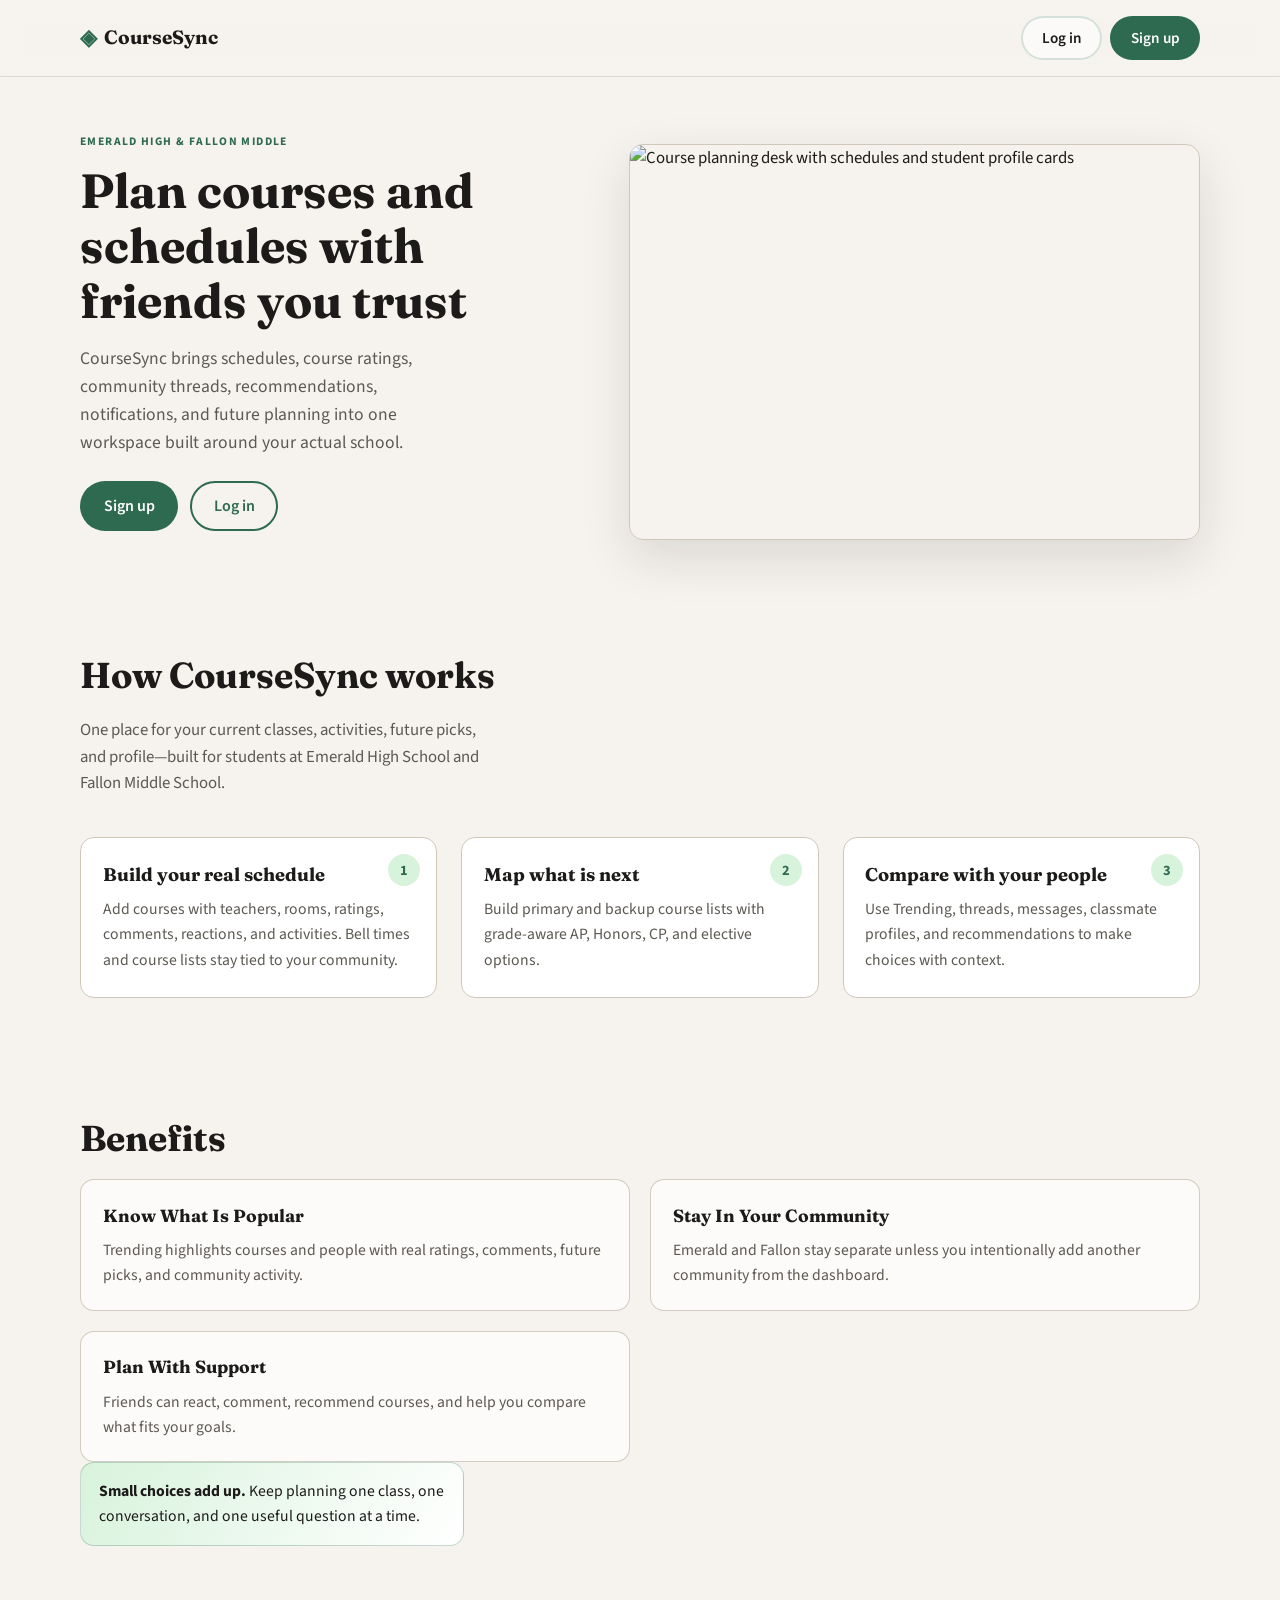
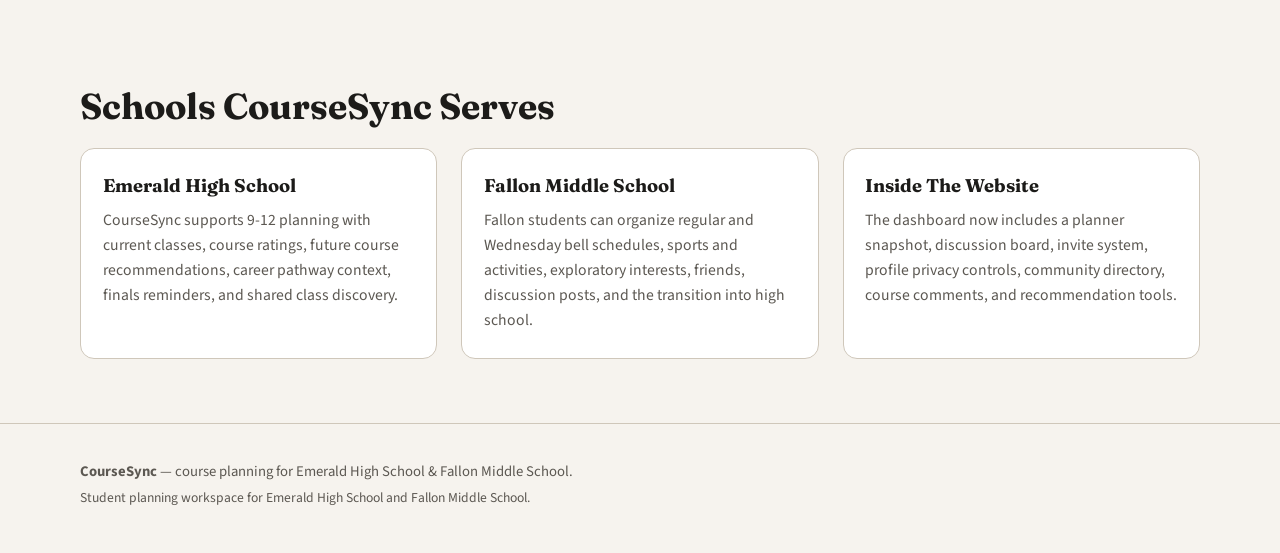
==== main.html @ 9a4d91c2 "Add files via upload" ====
<!DOCTYPE html>
<html lang="en">
  <head>
    <meta charset="UTF-8" />
    <meta name="viewport" content="width=device-width, initial-scale=1.0" />
    <title>CourseSync — Dashboard</title>
    <link rel="preconnect" href="https://fonts.googleapis.com" />
    <link rel="preconnect" href="https://fonts.gstatic.com" crossorigin />
    <link
      href="https://fonts.googleapis.com/css2?family=Fraunces:ital,opsz,wght@0,9..144,400;0,9..144,600;0,9..144,700&family=Source+Sans+3:ital,wght@0,400;0,500;0,600;0,700&display=swap"
      rel="stylesheet"
    />
    <link rel="stylesheet" href="styles.css?v=course-sync-current" />
  </head>
  <body class="app-body">
    <a class="skip-link" href="#app-main">Skip to content</a>

    <div class="app-shell">
      <aside class="app-sidebar" aria-label="Main navigation">
        <div class="sidebar-brand">
          <a href="main.html" class="logo"><span class="logo-mark" aria-hidden="true">◈</span> CourseSync</a>
        </div>
        <nav class="sidebar-nav">
          <button type="button" class="sidebar-link" data-panel="home" aria-current="page">Main</button>
          <button type="button" class="sidebar-link" data-panel="schedule">Current Schedule</button>
          <button type="button" class="sidebar-link" data-panel="future">Future Courses</button>
          <button type="button" class="sidebar-link" data-panel="grad">Grad Requirements</button>
          <button type="button" class="sidebar-link" data-panel="courses">Course Info</button>
          <button type="button" class="sidebar-link" data-panel="classes">Classes</button>
          <button type="button" class="sidebar-link" data-panel="community">Community</button>
          <button type="button" class="sidebar-link" data-panel="discussion">Networking</button>
          <button type="button" class="sidebar-link" data-panel="friends">Friends & Messages</button>
          <button type="button" class="sidebar-link" data-panel="settings">Settings</button>
        </nav>
        <div class="sidebar-footer">
          <div class="sidebar-update-log">
            <strong>Update Log</strong>
            <span>May 9: Finder, starred courses, achievements, and cleaner class matching.</span>
          </div>
        </div>
      </aside>

      <div class="app-content">
        <header class="app-topbar">
          <button type="button" class="btn btn-ghost topbar-menu" id="sidebar-toggle" aria-label="Open menu">Menu</button>
          <h1 class="topbar-title" id="topbar-title">Main</h1>
          <nav class="topbar-actions" aria-label="Quick navigation">
            <button type="button" class="btn btn-primary btn-sm" id="nav-main" title="Dashboard home">Main</button>
            <a class="btn btn-outline btn-sm" id="nav-overview" href="index.html">Overview</a>
            <button type="button" class="btn btn-outline btn-sm" id="nav-profile">My Snapshot</button>
            <div class="notification-wrap">
              <button type="button" class="btn btn-outline btn-sm notification-trigger" id="notification-trigger" aria-expanded="false" aria-haspopup="true">Notifications <span id="notification-count" class="notification-count">0</span></button>
              <div class="notification-dropdown" id="notification-dropdown" hidden>
                <h3>Notifications</h3>
                <div id="notification-list"></div>
              </div>
            </div>
            <div class="user-menu-wrap">
              <button type="button" class="user-menu-trigger" id="user-menu-trigger" aria-expanded="false" aria-haspopup="true">
                <span class="user-menu-avatar" id="topbar-avatar" aria-hidden="true"></span>
                <span class="user-menu-name" id="topbar-name">Account</span>
              </button>
              <div class="user-menu-dropdown" id="user-menu-dropdown" hidden>
                <button type="button" class="user-menu-item" id="menu-open-profile">Profile & Security</button>
                <button type="button" class="user-menu-item user-menu-danger" id="menu-sign-out">Sign Out</button>
              </div>
            </div>
          </nav>
        </header>

        <main class="app-main" id="app-main">
          <section id="panel-home" class="panel" aria-labelledby="home-heading">
            <div class="home-hero card-elevated home-hero-expanded">
              <div class="home-hero-text">
                <h2 id="home-heading" class="home-greeting-title"><span id="home-greeting">Hi There</span></h2>
                <p class="home-lead home-lead-wide">
                  Welcome back to your CourseSync dashboard. Here you can shape your weekly schedule, track
                  sports and activities, plan future courses, compare course ratings, discuss coursework, and invite
                  classmates into your school community.
                </p>
                <p class="positive-note" role="note">
                  <strong>Stay Current.</strong> When you save to your profile, classmates can discover shared
                  courses, and Course Info reflects enrollments and ratings from everyone who has published here.
                </p>
                <div class="home-hero-meta">
                  <span class="pill" id="home-school-pill">School</span>
                  <span class="pill pill-soft" id="home-grade-pill" hidden></span>
                  <span class="pill pill-soft" id="current-date-pill">Today</span>
                </div>
              </div>
              <div class="home-hero-visual hero-single">
                <img
                  src="assets/course-planning.svg"
                  alt="Students collaborating"
                  loading="eager"
                />
              </div>
            </div>

            <section class="card home-explorer-section" aria-labelledby="home-explorer-heading">
              <div class="section-row-head">
                <div>
                  <h3 id="home-explorer-heading" class="card-title">Explorer</h3>
                  <p class="muted small">Use Explorer for quick course discovery, community context, and planning ideas that change with your active school, grade, and career pathway.</p>
                </div>
              </div>
              <div class="explore-actions" aria-label="Explorer choices">
                <button type="button" class="explore-action-card" id="home-explore-course">
                  <span class="explore-action-label">Courses</span>
                  <strong>Random Course Info</strong>
                  <span>Pull a title, level, subject, workload hint, and planning note.</span>
                </button>
                <button type="button" class="explore-action-card" id="home-explore-person">
                  <span class="explore-action-label">People</span>
                  <strong>Random Person</strong>
                  <span>Surface a verified member from your school community.</span>
                </button>
                <button type="button" class="explore-action-card" id="home-explore-fact">
                  <span class="explore-action-label">Facts</span>
                  <strong>Random Fun Fact</strong>
                  <span>Get a quick planning, study, or school-life fact.</span>
                </button>
              </div>
              <div class="explore-result-card inline-explore-result" id="home-explore-result" aria-live="polite">
                <div id="home-explore-panel-body" class="explore-panel-body"></div>
              </div>
            </section>

            <section class="card trending-section" aria-labelledby="home-trending-heading">
              <div class="section-row-head">
                <div>
                  <h3 id="home-trending-heading" class="card-title">Trending</h3>
                  <p class="muted small">See what is moving in your community: course enrollment, future-plan demand, board replies, ratings, and fresh activity signals.</p>
                </div>
              </div>
              <div id="home-trending-results" class="trending-grid" aria-live="polite"></div>
            </section>

            <div class="home-grid home-grid-compact">
              <article class="card home-card invite-card">
                <h3>Invite Friends</h3>
                <p>Share an invite message classmates can use to join your CourseSync community.</p>
                <label class="field">
                  <span>Friend Email</span>
                  <input type="email" id="invite-email" placeholder="friend@student.org" />
                </label>
                <button type="button" class="btn btn-primary" id="invite-friend-btn">Create Invite</button>
                <p id="invite-output" class="muted small" aria-live="polite"></p>
              </article>
              <article class="card home-card" id="career-outline-card">
                <h3>Career Outline</h3>
                <div id="career-outline-content"></div>
              </article>
            </div>

            <div class="card friend-activity-card">
              <div class="activity-card-head">
                <div>
                  <h3 class="card-title">Friend Activity</h3>
                  <p class="muted small">Updates from friends only—you will not see your own actions here.</p>
                </div>
                <label class="field activity-filter-field">
                  <span class="sr-only">Time range</span>
                  <select id="activity-filter-days" aria-label="Filter activity by time range">
                    <option value="7" selected>Last 7 days</option>
                    <option value="0">All activity</option>
                  </select>
                </label>
              </div>
              <ul id="friend-activity-list" class="activity-feed activity-feed-clamped"></ul>
              <button type="button" class="btn btn-outline btn-load-more" id="friend-activity-load-more" hidden>
                Load more
              </button>
            </div>

            <div class="home-grid">
              <article class="card home-card">
                <img class="card-thumb" src="assets/course-planning.svg" alt="" loading="lazy" />
                <h3>Weekly Schedule</h3>
                <p>Monday–Friday class rows with times, rooms, and a comments area for ratings.</p>
                <button type="button" class="btn btn-primary" data-panel="schedule">Open Schedule</button>
              </article>
              <article class="card home-card">
                <img class="card-thumb" src="assets/course-planning.svg" alt="" loading="lazy" />
                <h3>Future Planning</h3>
                <p>Primary picks and alternatives for next year—or the next term.</p>
                <button type="button" class="btn btn-primary" data-panel="future">Plan Courses</button>
              </article>
              <article class="card home-card">
                <img class="card-thumb" src="assets/course-planning.svg" alt="" loading="lazy" />
                <h3>Course Info</h3>
                <p>See which courses have the most students here, average ratings, and full comment threads.</p>
                <button type="button" class="btn btn-primary" data-panel="courses">Browse</button>
              </article>
              <article class="card home-card">
                <img class="card-thumb" src="assets/course-planning.svg" alt="" loading="lazy" />
                <h3>Community</h3>
                <p>Your school hub, member count, and verified directory—sorted by your inner circle.</p>
                <button type="button" class="btn btn-primary" data-panel="community">Open Community</button>
              </article>
              <article class="card home-card">
                <img class="card-thumb" src="assets/course-planning.svg" alt="" loading="lazy" />
                <h3>Networking</h3>
                <p>Talk about coursework, study groups, school questions, or public and private board posts.</p>
                <button type="button" class="btn btn-primary" data-panel="discussion">Open Networking</button>
              </article>
              <article class="card home-card">
                <img class="card-thumb" src="assets/course-planning.svg" alt="" loading="lazy" />
                <h3>Shared Classes</h3>
                <p>Find others with the same period and teacher as you from published schedules.</p>
                <button type="button" class="btn btn-primary" data-panel="classes">View Classes</button>
              </article>
            </div>
          </section>

          <section id="panel-snapshot" class="panel" hidden aria-labelledby="snapshot-heading">
            <h2 id="snapshot-heading" class="panel-title">My Snapshot</h2>
            <p class="panel-intro">A cleaner view of your current schedule, planned courses, and summer or online work.</p>
            <button type="button" class="btn btn-outline section-jump-btn" id="snapshot-open-profile">Open Profile & Security</button>
            <div id="snapshot-content" class="snapshot-grid"></div>
          </section>

          <section id="panel-explore" class="panel" hidden aria-labelledby="explore-heading">
            <div class="explore-hero card card-elevated">
              <div>
                <h2 id="explore-heading" class="panel-title">Explorer</h2>
                <p class="panel-intro">
                  Browse without committing to anything. Pull up a random course, discover people from your school
                  directory, or get a quick planning fact when you need a spark.
                </p>
              </div>
              <button type="button" class="btn btn-primary" id="explore-surprise">Surprise Me</button>
            </div>

            <div class="explore-actions" aria-label="Explorer choices">
              <button type="button" class="explore-action-card" id="explore-course">
                <span class="explore-action-label">Courses</span>
                <strong>Random Course</strong>
                <span>Preview a title, subject, level, and course note from the catalog.</span>
              </button>
              <button type="button" class="explore-action-card" id="explore-person">
                <span class="explore-action-label">People</span>
                <strong>Random Person</strong>
                <span>Find a verified classmate when directory profiles are available.</span>
              </button>
              <button type="button" class="explore-action-card" id="explore-fact">
                <span class="explore-action-label">Facts</span>
                <strong>Fun Fact</strong>
                <span>Get a quick school-planning idea or course-selection reminder.</span>
              </button>
            </div>

            <div class="card explore-result-card" id="explore-result" aria-live="polite">
              <div id="explore-panel-body" class="explore-panel-body"></div>
            </div>
            <div class="card trending-section">
              <h3 class="card-title">Trending</h3>
              <p class="muted small">Activity highlights by courses, people, or board discussions.</p>
              <div id="explore-trending-results" class="trending-grid" aria-live="polite"></div>
            </div>
          </section>

          <section id="panel-schedule" class="panel" hidden aria-labelledby="sched-heading">
            <h2 id="sched-heading" class="panel-title">Current Schedule</h2>
            <p class="panel-intro">
              Build the schedule for the active community one semester at a time. You can add a class to one day,
              every weekday, Semester 1, Semester 2, or both semesters; CourseSync keeps each community's classes
              separate so Fallon and Emerald schedules do not overwrite each other. Official EHS course titles: see the
              <a id="ehs-doc-link" href="#" target="_blank" rel="noopener noreferrer">registration resources document</a>.
            </p>

            <div class="schedule-toolbar card toolbar-card">
              <button type="button" class="btn btn-primary" id="btn-save-all">Save To Profile & Directory</button>
              <button type="button" class="btn btn-ghost" id="btn-undo-schedule" title="Revert last local change">Undo</button>
              <span id="save-status" class="muted small toolbar-status" aria-live="polite"></span>
            </div>

            <div class="two-col">
              <div class="card schedule-card">
                <label class="field">
                  <span>School</span>
                  <select id="schedule-school">
                    <option value="Emerald High School">Emerald High School</option>
                    <option value="Fallon Middle School">Fallon Middle School</option>
                  </select>
                </label>
                <div id="emerald-day-wrap" hidden>
                  <p class="field-label">Bell Reference By Day</p>
                  <div class="day-tabs" id="bell-day-tabs" role="tablist" aria-label="Weekday bells"></div>
                </div>
                <div id="bell-schedule" class="bell-schedule"></div>
              </div>

              <div class="card form-card">
                <h3 class="card-title">Add A Class</h3>
                <label class="field">
                  <span>Weekday</span>
                  <select id="add-class-weekday">
                    <option value="All">All Weekdays</option>
                    <option value="Monday">Monday</option>
                    <option value="Tuesday">Tuesday</option>
                    <option value="Wednesday">Wednesday</option>
                    <option value="Thursday">Thursday</option>
                    <option value="Friday">Friday</option>
                  </select>
                </label>
                <label class="field">
                  <span>Semester</span>
                  <select id="add-class-semester">
                    <option value="both">Both Semesters</option>
                    <option value="s1">Semester 1</option>
                    <option value="s2">Semester 2</option>
                  </select>
                </label>
                <label class="field">
                  <span id="period-field-label">Period</span>
                  <select id="add-class-period">
                    <option value="">Choose…</option>
                  </select>
                </label>
                <label class="field">
                  <span>Room Number</span>
                  <input type="text" id="add-class-room" placeholder="e.g. B-204, 12" autocomplete="off" />
                </label>
                <p class="hint" id="period-hint-emerald" hidden>
                  Period 0 and Period 7 are optional. ACCESS Period is available if your class meets then.
                </p>
                <p class="hint" id="period-hint-fallon" hidden>Fallon uses block labels.</p>

                <label class="field">
                  <span>Find A Course</span>
                  <input type="search" id="course-filter-add" class="course-search" placeholder="Search by name…" autocomplete="off" />
                </label>
                <label class="field" id="course-browser-grad-wrap">
                  <span>Grad Requirement Filter</span>
                  <select id="course-browser-grad-filter">
                    <option value="">All Requirements</option>
                    <option value="History/Social Science">History/Social Science</option>
                    <option value="English">English</option>
                    <option value="Mathematics">Mathematics</option>
                    <option value="Science">Science</option>
                    <option value="World Language">World Language</option>
                    <option value="Elective">Elective / Other</option>
                  </select>
                </label>
                <p class="selected-course-line">Selected: <strong id="add-class-course-label">— None —</strong></p>
                <input type="hidden" id="add-class-course-value" value="" />
                <div id="course-browser-add" class="course-browser" aria-label="Course catalog"></div>

                <label class="field">
                  <span>Teacher</span>
                  <input type="text" id="add-class-teacher" placeholder="Type teacher name…" autocomplete="off" />
                </label>
                <p class="muted small">After adding, use <strong>Comments</strong> on each row for rating and notes.</p>
                <button type="button" class="btn btn-primary" id="add-class-btn">Add To This Day</button>
              </div>
            </div>

            <div class="schedule-split card table-card">
              <div class="schedule-split-main">
                <h3 class="card-title">My Classes</h3>
                <p class="field-label">Semester</p>
                <div class="day-tabs" id="my-classes-semester-tabs" role="tablist" aria-label="Schedule semester"></div>
                <p class="field-label">Edit Day</p>
                <div class="day-tabs" id="my-classes-day-tabs" role="tablist" aria-label="Schedule weekday"></div>
                <div class="table-wrap">
                  <table class="data-table schedule-class-table">
                    <thead>
                      <tr>
                        <th>Period</th>
                        <th>Start</th>
                        <th>End</th>
                        <th>Room</th>
                        <th>Course</th>
                        <th>Teacher</th>
                        <th>Comments</th>
                        <th></th>
                      </tr>
                    </thead>
                    <tbody id="classes-tbody"></tbody>
                  </table>
                </div>
              </div>
              <aside class="comments-panel" id="comments-panel" aria-live="polite">
                <h3 class="card-title">Comments</h3>
                <p id="comments-empty" class="muted small">Select a row and open comments to add a rating and note.</p>
                <div id="comments-editor" hidden>
                  <p class="muted small" id="comments-context"></p>
                  <label class="field">
                    <span>Rating (1–5)</span>
                    <select id="comments-rating">
                      <option value="5">5 — Excellent</option>
                      <option value="4">4</option>
                      <option value="3">3</option>
                      <option value="2">2</option>
                      <option value="1">1 — Tough</option>
                    </select>
                  </label>
                  <label class="field">
                    <span>Note</span>
                    <textarea id="comments-text" rows="4" placeholder="Workload, pacing, what helped…"></textarea>
                  </label>
                  <button type="button" class="btn btn-primary" id="comments-save-btn">Save Comment</button>
                </div>
              </aside>
            </div>

            <div class="two-col">
              <div class="card">
                <h3 class="card-title">Activities</h3>
                <label class="field">
                  <span>Activity Name</span>
                  <input type="text" id="act-name" placeholder="Soccer, Robotics, ASB…" />
                </label>
                <label class="field">
                  <span>Type</span>
                  <select id="act-kind">
                    <option value="Sport">Sport</option>
                    <option value="Club">Club</option>
                    <option value="Arts">Arts</option>
                    <option value="Leadership">Leadership</option>
                    <option value="Other">Other</option>
                  </select>
                </label>
                <label class="field">
                  <span>When It Meets</span>
                  <input type="text" id="act-when" placeholder="Club room, meeting note, or recurring detail…" />
                </label>
                <div class="sports-fields" id="sports-fields">
                  <label class="field">
                    <span>Sport</span>
                    <select id="act-sport">
                      <option value="">Choose sport…</option>
                      <optgroup label="Fall Sports">
                        <option>Cross Country (Co-Ed)</option>
                        <option>Flag Football (Girls)</option>
                        <option>Football</option>
                        <option>Golf (Girls)</option>
                        <option>Tennis (Girls)</option>
                        <option>Volleyball (Girls)</option>
                        <option>Water Polo (Girls & Boys)</option>
                      </optgroup>
                      <optgroup label="Winter Sports">
                        <option>Archery</option>
                        <option>Basketball (Boys)</option>
                        <option>Basketball (Girls)</option>
                        <option>Dance</option>
                        <option>Hip Hop</option>
                        <option>Soccer (Boys)</option>
                        <option>Soccer (Girls)</option>
                        <option>Wrestling (Co-Ed)</option>
                      </optgroup>
                      <optgroup label="Spring Sports">
                        <option>Badminton (Co-Ed)</option>
                        <option>Baseball (Boys)</option>
                        <option>Beach Volleyball (Girls)</option>
                        <option>Golf (Boys)</option>
                        <option>Softball (Girls)</option>
                        <option>STUNT (Girls)</option>
                        <option>Swim (Co-Ed)</option>
                        <option>Tennis (Boys)</option>
                        <option>Track & Field (Co-Ed)</option>
                        <option>Volleyball (Boys)</option>
                      </optgroup>
                      <optgroup label="Open-Season Sports">
                        <option>Traditional Competitive Cheer</option>
                        <option>Spirit (Sideline) Cheer</option>
                      </optgroup>
                    </select>
                  </label>
                  <div class="inline-fields">
                    <label class="field grow">
                      <span>Date</span>
                      <input type="date" id="act-date" />
                    </label>
                    <label class="field grow">
                      <span>Start Time</span>
                      <input type="time" id="act-start" />
                    </label>
                    <label class="field grow">
                      <span>End Time</span>
                      <input type="time" id="act-end" />
                    </label>
                  </div>
                </div>
                <button type="button" class="btn btn-primary" id="add-activity-btn">Add Activity</button>
              </div>
              <div class="card table-card">
                <h3 class="card-title">Activities List</h3>
                <div class="table-wrap">
                  <table class="data-table">
                    <thead>
                      <tr>
                        <th>Activity</th>
                        <th>Type</th>
                        <th>When</th>
                        <th>Calendar</th>
                        <th></th>
                      </tr>
                    </thead>
                    <tbody id="activities-tbody"></tbody>
                  </table>
                </div>
              </div>
            </div>

            <div class="card summer-card">
              <h3 class="card-title">Summer Courses (This Summer)</h3>
              <p class="muted">Add the program name and where you are taking it.</p>
              <div class="inline-fields">
                <label class="field grow">
                  <span>Course / Program Name</span>
                  <input type="text" id="summer-title" placeholder="e.g. Algebra 2 Summer Bridge" />
                </label>
                <label class="field grow">
                  <span>Where You Are Taking It</span>
                  <input type="text" id="summer-where" placeholder="Institution or platform" />
                </label>
              </div>
              <button type="button" class="btn btn-outline" id="add-summer-btn">Add Summer Course</button>
              <ul id="summer-list" class="summer-list"></ul>
            </div>

            <div class="card new-schedule-card">
              <h3 class="card-title">New Schedule</h3>
              <p class="muted small">Use this only when your school year or semester setup changes. Your current classes, activities, and summer courses will move into Past Classes, then the active schedule will be cleared for a fresh setup.</p>
              <button type="button" class="btn btn-outline" id="btn-new-year">Start New Schedule</button>
            </div>
          </section>

          <section id="panel-future" class="panel" hidden aria-labelledby="future-heading">
            <div class="future-hero card">
              <img
                class="future-hero-img"
                src="assets/course-planning.svg"
                alt="Course planning reference"
                loading="lazy"
              />
              <div class="future-hero-text">
                <h2 id="future-heading" class="panel-title future-hero-title">Future Course Reference</h2>
                <p class="panel-intro future-hero-intro">
                  Plan by <strong>grade</strong>: choose the school year you are planning for, add primary picks and
                  backups, then save. Grades you have already finished are hidden automatically.
                </p>
              </div>
            </div>
            <div class="schedule-toolbar card toolbar-card">
              <button type="button" class="btn btn-primary" id="btn-save-future">Save To Profile & Directory</button>
              <span class="muted small">Plans are stored per grade and published when you save.</span>
            </div>
            <div class="card future-grade-wrap">
              <p class="field-label">Planning For Grade</p>
              <div class="day-tabs future-grade-tabs" id="future-grade-tabs" role="tablist" aria-label="Grade to plan"></div>
              <p id="future-grade-hint" class="muted small"></p>
            </div>
            <div class="future-layout future-layout-enhanced">
              <div class="card future-picks-card">
                <h3 class="card-title">Primary Picks</h3>
                <p class="muted small">Your first-choice classes for the grade you are planning. Use these for the courses you most want on your schedule.</p>
                <ul id="future-primary-list" class="future-dynamic-list"></ul>
                <div class="future-toolbar">
                  <button type="button" class="btn btn-outline" id="future-add-row">Add Row</button>
                  <button type="button" class="btn btn-ghost" id="future-remove-active">Remove Row</button>
                  <button type="button" class="btn btn-ghost" id="future-clear-primary">Clear All</button>
                </div>
              </div>
              <div class="card future-picks-card">
                <h3 class="card-title">Alternatives & Backups</h3>
                <p class="muted small">Backup choices give your counselor options if a primary pick is full, unavailable, or does not fit your schedule.</p>
                <ul id="future-alt-list" class="future-dynamic-list"></ul>
                <div class="future-toolbar">
                  <button type="button" class="btn btn-outline" id="future-add-alt-row">Add Alt Row</button>
                  <button type="button" class="btn btn-ghost" id="future-remove-alt-active">Remove Selected</button>
                </div>
                <label class="field">
                  <span>Notes For This Grade (Optional)</span>
                  <textarea id="future-alt-notes" rows="2" placeholder="If a section is full, I will…"></textarea>
                </label>
              </div>
              <div class="card catalog-card future-catalog-card">
                <h3 class="card-title">Catalog</h3>
                <input type="search" id="course-filter-future" class="course-search" placeholder="Search courses…" />
                <div id="future-catalog" class="course-browser course-browser-tall"></div>
              </div>
            </div>
            <div class="card">
              <h3 class="card-title">Recommended For You</h3>
              <p class="muted small">Based on academic level, saved ratings, career pathway, current courses, and community compatibility.</p>
              <div id="future-recommendations" class="recommendation-list"></div>
            </div>
            <div class="card">
              <h3 class="card-title">All Plans By Grade</h3>
              <p class="muted small">Summary of every grade you have planned (current grade and up).</p>
              <div id="future-by-grade-summary" class="future-summary-grid"></div>
            </div>
          </section>

          <section id="panel-grad" class="panel" hidden aria-labelledby="grad-heading">
            <h2 id="grad-heading" class="panel-title">Grad Requirements</h2>
            <p class="panel-intro">Track Emerald high-school progress against DUSD course requirements and UC/CSU A-G categories. Fallon Middle hides this page because middle-school schedules do not count toward these high-school graduation totals.</p>
            <div id="grad-requirements-content" class="grad-grid"></div>
          </section>

          <section id="panel-courses" class="panel" hidden aria-labelledby="courses-heading">
            <h2 id="courses-heading" class="panel-title">Course Info</h2>
            <p class="panel-intro">
              Browse active-community courses with requirement labels, difficulty notes, published enrollment counts,
              rating averages, and comments. Use filters when you want courses that support a specific graduation area,
              AP/Honors level, or subject.
            </p>
            <div class="card course-filter-toolbar">
              <a class="btn btn-outline" id="course-info-doc-btn" href="#" target="_blank" rel="noopener noreferrer">Open EHS Registration Resources (Google Doc)</a>
              <details class="filter-menu">
                <summary class="btn btn-ghost">Filter</summary>
                <div class="filter-menu-panel">
                  <label class="field">
                    <span>Sort</span>
                    <select id="course-info-sort">
                      <option value="popular">Most Students</option>
                      <option value="alpha">A-Z</option>
                      <option value="starred">Starred</option>
                    </select>
                  </label>
                  <label class="field">
                    <span>Level</span>
                    <select id="course-info-level-filter">
                      <option value="">All Levels</option>
                      <option value="AP">Only AP</option>
                      <option value="advanced">Only Honors and AP</option>
                    </select>
                  </label>
                  <label class="field">
                    <span>Subject</span>
                    <select id="course-info-subject-filter"></select>
                  </label>
                  <label class="field">
                    <span>Grad Requirement</span>
                    <select id="course-info-grad-filter">
                      <option value="">All Requirements</option>
                      <option value="History/Social Science">History/Social Science</option>
                      <option value="English">English</option>
                      <option value="Mathematics">Mathematics</option>
                      <option value="Science">Science</option>
                      <option value="World Language">World Language</option>
                      <option value="Elective">Elective / Other</option>
                    </select>
                  </label>
                </div>
              </details>
              <label class="field compact-search">
                <span>Search Courses</span>
                <input type="search" id="course-info-search" class="course-search" placeholder="Find a course…" />
              </label>
            </div>
            <div id="course-info-grid" class="course-info-grid"></div>
          </section>

          <section id="panel-community" class="panel" hidden aria-labelledby="community-heading">
            <h2 id="community-heading" class="panel-title">Community</h2>
            <p class="panel-intro">
              Manage the community context for the whole dashboard. The active community controls visible courses,
              schedule options, directory members, board posts, and planning data.
            </p>

            <div class="community-hero card card-elevated" id="community-hero">
              <div class="community-hero-main">
                <img id="community-logo" class="community-logo" src="" alt="" width="96" height="96" />
                <div class="community-hero-text">
                  <h3 class="community-school-name" id="community-school-title">School</h3>
                  <p class="muted small" id="community-school-meta"></p>
                  <p id="community-premise" class="community-premise"></p>
                  <p class="community-members">
                    <strong id="community-member-count">0</strong>
                    <span class="muted">verified members present in this community</span>
                  </p>
                </div>
              </div>
              <div class="community-switcher">
                <label class="field">
                  <span>Active Community</span>
                  <select id="community-switch"></select>
                </label>
                <div class="community-add-row">
                  <label class="field grow">
                    <span>Add Another Community</span>
                  <select id="community-add-select">
                      <option value="">Choose a school…</option>
                    </select>
                  </label>
                  <button type="button" class="btn btn-outline" id="community-add-btn">Add</button>
                </div>
                <button type="button" class="btn btn-ghost user-menu-danger" id="community-remove-btn">Remove Current Community</button>
                <p class="muted small">Your profile school stays in Profile & Security; this only changes the community data and choices visible in this workspace.</p>
              </div>
            </div>

            <div class="card community-links-card">
              <h3 class="card-title">Links</h3>
              <div id="community-links" class="link-grid"></div>
            </div>

            <h3 class="section-subtitle" id="directory-section-title">Directory</h3>
            <p class="panel-intro tight-intro">
              Only verified students who saved a profile on this browser appear here. Filters align across name,
              grade, academic level, and starred-course matches so you can scan the directory without losing context.
            </p>
            <div class="directory-filters card">
              <label class="field filter-field">
                <span>Search</span>
                <input type="search" class="course-search" id="directory-search" placeholder="Name or email…" />
              </label>
              <label class="field filter-field">
                <span>Sort</span>
                <select id="directory-sort">
                  <option value="circle">Close Friends, Friends, Classmates</option>
                  <option value="name">Name (A–Z)</option>
                  <option value="starred">Starred Courses First</option>
                </select>
              </label>
              <label class="field filter-field">
                <span>Grade</span>
                <select id="filter-grade">
                  <option value="">All Grades</option>
                  <option value="9">9th</option>
                  <option value="10">10th</option>
                  <option value="11">11th</option>
                  <option value="12">12th</option>
                  <option value="8">8th</option>
                  <option value="7">7th</option>
                  <option value="6">6th</option>
                </select>
              </label>
              <label class="field filter-field">
                <span>Gender</span>
                <select id="filter-gender">
                  <option value="">All</option>
                  <option value="Female">Female</option>
                  <option value="Male">Male</option>
                  <option value="Non-Binary">Non-Binary</option>
                  <option value="Prefer Not To Say">Prefer Not To Say</option>
                </select>
              </label>
              <label class="field filter-field">
                <span>Academic Level</span>
                <select id="filter-academic">
                  <option value="">All Levels</option>
                  <option value="Mostly College Prep / CP">Mostly College Prep / CP</option>
                  <option value="Mixed CP and Honors">Mixed CP and Honors</option>
                  <option value="Honors-Focused">Honors-Focused</option>
                  <option value="AP / Advanced Coursework">AP / Advanced Coursework</option>
                  <option value="Exploring / Building Skills">Exploring / Building Skills</option>
                </select>
              </label>
            </div>
            <div id="directory-grid" class="directory-grid"></div>
            <div id="directory-empty" class="empty-state hidden">
              <p>No verified students match yet. Complete your profile and save to appear here.</p>
              <button type="button" class="btn btn-outline" data-panel="profile">Open Profile</button>
            </div>
            <div id="admin-account-tools" class="card admin-tools" hidden>
              <h3 class="card-title">Admin Account Tools</h3>
              <p class="muted small">Available only to calvin.kwok888@gmail.com on this device.</p>
              <div id="admin-account-list" class="admin-account-list"></div>
            </div>
          </section>

          <section id="panel-discussion" class="panel" hidden aria-labelledby="discussion-heading">
            <h2 id="discussion-heading" class="panel-title">Networking</h2>
            <p class="panel-intro">
              Ask for help, organize study groups, and share public or private board posts with your community.
            </p>
            <div class="discussion-layout">
              <div class="card">
                <h3 class="card-title">New Post</h3>
                <label class="field">
                  <span>Post Title</span>
                  <input type="text" id="discussion-title" placeholder="What should classmates respond to?" />
                </label>
                <label class="field">
                  <span>Category</span>
                  <select id="discussion-category">
                    <option value="Coursework">Coursework</option>
                    <option value="Study Group">Study Group</option>
                    <option value="Questions">Questions</option>
                    <option value="For Fun">For Fun</option>
                  </select>
                </label>
                <label class="field">
                  <span>Response Window</span>
                  <select id="discussion-response-window">
                    <option value="Today">Today</option>
                    <option value="This Week" selected>This Week</option>
                    <option value="Anytime">Anytime</option>
                  </select>
                </label>
                <label class="field">
                  <span>Visibility</span>
                  <select id="discussion-visibility">
                    <option value="public">Public Board</option>
                    <option value="friends">Friends Only</option>
                    <option value="close">Close Friends Only</option>
                    <option value="specific">Specific People</option>
                    <option value="private">Private To Me</option>
                  </select>
                </label>
                <label class="field" id="discussion-specific-wrap" hidden>
                  <span>Specific People</span>
                  <input type="text" id="discussion-specific-people" placeholder="Emails, separated by commas" />
                </label>
                <label class="field">
                  <span>Message</span>
                  <textarea id="discussion-text" rows="4" placeholder="What do you want to discuss?"></textarea>
                </label>
                <button type="button" class="btn btn-primary" id="discussion-post-btn">Post</button>
              </div>
              <div class="card discussion-feed-card">
                <h3 class="card-title" id="discussion-feed-title">Board</h3>
                <div id="discussion-feed" class="discussion-feed"></div>
              </div>
            </div>
          </section>

          <section id="panel-classes" class="panel" hidden aria-labelledby="classes-heading">
            <h2 id="classes-heading" class="panel-title">Classes</h2>
            <p class="panel-intro">
              See who else in the verified directory shares the same period, time block, and teacher as you—per
              class row. Matches use your saved schedule and school.
            </p>
            <div id="classes-content" class="classes-content"></div>
            <section class="card past-classes-card" aria-labelledby="past-classes-heading">
              <h3 id="past-classes-heading" class="card-title">Past Classes</h3>
              <p class="muted small">Schedules saved when you start a New Schedule appear here for previous years or semesters.</p>
              <div id="past-classes-content"></div>
            </section>
          </section>

          <section id="panel-friends" class="panel" hidden aria-labelledby="friends-heading">
            <h2 id="friends-heading" class="panel-title">Friends & Messages</h2>
            <p class="panel-intro">
              Find friends by email or phone number, review suggestions, and manage requests separately from search.
            </p>

            <div class="friends-hero card">
              <img src="assets/course-planning.svg" alt="Friends talking" class="friends-banner" loading="lazy" />
            </div>

            <h3 class="section-subtitle">Your Friends</h3>
            <div id="friends-horizontal" class="friends-horizontal"></div>

            <div class="friends-panels">
              <div class="card find-friends-card">
                <h3 class="card-title">Find Friends</h3>
                <p class="muted small">Match verified students by <strong>email</strong> or <strong>phone number</strong> (one per line or comma-separated).</p>
                <label class="field">
                  <span>Emails & Phone Numbers</span>
                  <textarea id="contacts-paste" class="contacts-textarea" rows="5" placeholder="alex@student.org&#10;9255550142"></textarea>
                </label>
                <button type="button" class="btn btn-primary" id="contacts-find-btn">Search Directory</button>
                <div id="contacts-results" class="contacts-results"></div>
              </div>

              <div class="card">
                <h3 class="card-title">Suggestions For You</h3>
                <p class="muted small">Same school and grade when available—not yet friends.</p>
                <div id="suggestions-list" class="suggestions-cards"></div>
              </div>
            </div>

            <div class="requests-split">
              <div class="card">
                <h3 class="card-title">Requests</h3>
                <p class="muted small">Switch between regular friend requests and close friend requests.</p>
                <div class="segmented-control" role="tablist" aria-label="Request type">
                  <button type="button" class="day-tab active" id="requests-tab-friends">Friends</button>
                  <button type="button" class="day-tab" id="requests-tab-close">Close Friends</button>
                </div>
                <div id="friend-requests-in" class="requests-in"></div>
                <hr class="request-divider friend-request-divider" />
                <div id="friend-requests-out" class="requests-out"></div>
                <div id="close-requests-in" class="requests-in" hidden></div>
                <hr class="request-divider close-request-divider" hidden />
                <div id="close-requests-out" class="requests-out" hidden></div>
              </div>
            </div>

            <div class="card recommend-card">
              <h3 class="card-title">Recommend A Course</h3>
              <p class="muted small">Send a course suggestion to friends, close friends, your grade, or students with a matching pathway.</p>
              <div class="recommend-form">
                <label class="field">
                  <span>Course</span>
                  <select id="recommend-course-select"></select>
                </label>
                <label class="field">
                  <span>Audience</span>
                  <select id="recommend-audience">
                    <option value="friends">Friends</option>
                    <option value="close">Close Friends</option>
                    <option value="grade">My Grade</option>
                    <option value="pathway">My Pathway</option>
                  </select>
                </label>
                <label class="field">
                  <span>Note</span>
                  <input type="text" id="recommend-note" placeholder="Why should they consider it?" />
                </label>
                <button type="button" class="btn btn-primary" id="recommend-send">Recommend</button>
              </div>
              <p id="recommend-status" class="muted small" aria-live="polite"></p>
            </div>

            <div class="card chat-card">
              <h3 class="card-title">Messages</h3>
              <label class="field">
                <span>Chat With</span>
                <select id="chat-peer-select"><option value="">Select A Friend…</option></select>
              </label>
              <div id="chat-thread" class="chat-thread" aria-live="polite"></div>
              <div class="emoji-row" aria-label="Message emoji shortcuts">
                <button type="button" class="btn btn-ghost btn-sm" data-chat-emoji="👍">👍</button>
                <button type="button" class="btn btn-ghost btn-sm" data-chat-emoji="🔥">🔥</button>
                <button type="button" class="btn btn-ghost btn-sm" data-chat-emoji="❤️">❤️</button>
                <button type="button" class="btn btn-ghost btn-sm" data-chat-emoji="😂">😂</button>
              </div>
              <div class="chat-compose">
                <input type="text" id="chat-input" placeholder="Type a message…" autocomplete="off" />
                <button type="button" class="btn btn-primary" id="chat-send">Send</button>
              </div>
            </div>
          </section>

          <section id="panel-profile" class="panel" hidden aria-labelledby="profile-heading">
            <h2 id="profile-heading" class="panel-title">Profile & Security</h2>
            <p class="panel-intro">
              Saving publishes your identity details to the verified directory on this browser. Privacy and appearance live in Settings.
            </p>
            <button type="button" class="btn btn-outline section-jump-btn" id="profile-open-snapshot">View My Snapshot</button>

            <form id="profile-form" class="profile-form card">
              <div class="profile-avatar-row">
                <div id="avatar-preview" class="avatar-preview" aria-hidden="true"></div>
                <div class="avatar-controls">
                  <p class="card-title" style="margin-top: 0">Profile Picture</p>
                  <label class="avatar-upload-btn">
                    <span>Choose Photo</span>
                    <input type="file" id="avatar-upload" accept="image/*" />
                  </label>
                  <button type="button" class="btn btn-ghost" id="avatar-clear-upload">Use Preset Instead</button>
                  <p class="muted small">Saved Photos:</p>
                  <div id="avatar-saved-options" class="avatar-presets avatar-photo-options"></div>
                  <p class="muted small">Color Presets:</p>
                  <div id="avatar-presets" class="avatar-presets"></div>
                </div>
              </div>

              <label class="field">
                <span>Display Name</span>
                <input type="text" id="pf-name" required autocomplete="name" />
              </label>
              <label class="field">
                <span>Mobile Phone</span>
                <input type="tel" id="pf-phone" required autocomplete="tel" />
              </label>
              <label class="field">
                <span>School</span>
                <select id="pf-school" required>
                  <option value="Emerald High School">Emerald High School</option>
                  <option value="Fallon Middle School">Fallon Middle School</option>
                </select>
              </label>
              <label class="field">
                <span>Gender</span>
                <select id="pf-gender" required>
                  <option value="">Select…</option>
                  <option value="Female">Female</option>
                  <option value="Male">Male</option>
                  <option value="Non-Binary">Non-Binary</option>
                  <option value="Prefer Not To Say">Prefer Not To Say</option>
                </select>
              </label>
              <label class="field">
                <span>Student Type</span>
                <select id="pf-student-type" required>
                  <option value="">Select…</option>
                  <option value="Traditional">Traditional</option>
                  <option value="Transfer">Transfer</option>
                  <option value="International">International</option>
                  <option value="Homeschool">Homeschool Transition</option>
                  <option value="Other">Other</option>
                </select>
              </label>
              <label class="field">
                <span>Current Grade</span>
                <select id="pf-grade">
                  <option value="">Select…</option>
                  <option value="6">6th</option>
                  <option value="7">7th</option>
                  <option value="8">8th</option>
                  <option value="9">9th</option>
                  <option value="10">10th</option>
                  <option value="11">11th</option>
                  <option value="12">12th</option>
                </select>
              </label>
              <label class="field">
                <span>Academic Level</span>
                <select id="pf-academic">
                  <option value="">Select…</option>
                  <option value="Mostly College Prep / CP">Mostly College Prep / CP</option>
                  <option value="Mixed CP and Honors">Mixed CP and Honors</option>
                  <option value="Honors-Focused">Honors-Focused</option>
                  <option value="AP / Advanced Coursework">AP / Advanced Coursework</option>
                  <option value="Exploring / Building Skills">Exploring / Building Skills</option>
                </select>
              </label>
              <label class="field">
                <span>Career Pathway / Goal</span>
                <select id="pf-career">
                  <option value="">Select…</option>
                  <option value="STEM / Engineering">STEM / Engineering</option>
                  <option value="Computer Science / Technology">Computer Science / Technology</option>
                  <option value="Health / Medicine">Health / Medicine</option>
                  <option value="Business / Entrepreneurship">Business / Entrepreneurship</option>
                  <option value="Arts / Media / Design">Arts / Media / Design</option>
                  <option value="Education / Public Service">Education / Public Service</option>
                  <option value="Humanities / Law">Humanities / Law</option>
                  <option value="Exploring Options">Exploring Options</option>
                </select>
              </label>
              <label class="field">
                <span>Pronouns (Optional)</span>
                <input type="text" id="pf-pronouns" placeholder="They/them, she/her…" />
              </label>
              <label class="field">
                <span>Bio</span>
                <textarea id="pf-bio" rows="4" placeholder="Clubs, goals, how you like to study…"></textarea>
              </label>

              <p id="profile-saved" class="save-hint" hidden>Profile Saved.</p>
              <button type="submit" class="btn btn-primary">Save Profile & Publish To Directory</button>
            </form>
          </section>

          <section id="panel-settings" class="panel" hidden aria-labelledby="settings-heading">
            <h2 id="settings-heading" class="panel-title">Settings</h2>
            <p class="panel-intro">Manage privacy, appearance, and school-specific planning data from one place.</p>

            <div class="settings-grid">
              <section class="card settings-card" aria-labelledby="settings-community-heading">
                <h3 id="settings-community-heading" class="card-title">Community Data</h3>
                <p class="muted small">
                  Community data controls which school-specific schedules, course lists, directory members, board posts,
                  and planning choices appear throughout CourseSync. Switching or removing a community changes those local options.
                </p>
                <p id="emerald-backup-status" class="muted small"></p>
                <div class="settings-actions">
                  <button type="button" class="btn btn-primary" id="restore-emerald-data">Restore Emerald Data</button>
                  <button type="button" class="btn btn-outline" id="settings-open-emerald">Return To Emerald Community</button>
                </div>
              </section>

              <section class="card settings-card" aria-labelledby="settings-appearance-heading">
                <h3 id="settings-appearance-heading" class="card-title">Appearance</h3>
                <label class="field">
                  <span>Accent Color</span>
                  <input type="color" id="pf-accent" value="#2d6a4f" />
                </label>
                <label class="field">
                  <span>Background Type</span>
                  <select id="setting-theme">
                    <option value="light">Light Mode</option>
                    <option value="dark">Dark Mode</option>
                  </select>
                </label>
                <button type="button" class="btn btn-primary" id="settings-save">Save Settings</button>
                <p id="settings-save-status" class="muted small" aria-live="polite"></p>
              </section>

              <section class="card settings-card settings-card-wide" aria-labelledby="settings-notifications-heading">
                <h3 id="settings-notifications-heading" class="card-title">Notifications</h3>
                <div class="settings-check-grid">
                  <label><input type="checkbox" data-notify-setting="friendRequests" /> Friend requests</label>
                  <label><input type="checkbox" data-notify-setting="messages" /> Messages</label>
                  <label><input type="checkbox" data-notify-setting="courseRecommendations" /> Course recommendations</label>
                  <label><input type="checkbox" data-notify-setting="networkingPosts" /> Networking posts</label>
                  <label><input type="checkbox" data-notify-setting="communityChanges" /> Community changes</label>
                </div>
              </section>

              <section class="card settings-card settings-card-wide" aria-labelledby="settings-privacy-heading">
                <h3 id="settings-privacy-heading" class="card-title">Privacy</h3>
                <p class="muted small">School Directory = verified students at your school in this app. Friends Only = accepted friends. Only Me = hidden from others.</p>
                <div class="privacy-grid" id="privacy-grid"></div>
              </section>

              <section class="card settings-card settings-card-wide achievement-panel" aria-labelledby="achievements-heading">
                <h3 id="achievements-heading" class="card-title">Achievements</h3>
                <p class="muted small">Badges unlock automatically as your account becomes more complete and active.</p>
                <div id="achievement-grid" class="achievement-grid"></div>
              </section>
            </div>
          </section>
        </main>
      </div>
    </div>

    <div class="modal-overlay" id="peer-modal" hidden role="dialog" aria-modal="true" aria-labelledby="peer-modal-title">
      <div class="modal modal-wide">
        <button type="button" class="modal-close" id="peer-modal-close" aria-label="Close">×</button>
        <h2 id="peer-modal-title" class="modal-title">Student</h2>
        <div id="peer-modal-body"></div>
      </div>
    </div>

    <div class="modal-overlay" id="course-comments-modal" hidden role="dialog" aria-modal="true" aria-labelledby="cc-modal-title">
      <div class="modal modal-wide">
        <button type="button" class="modal-close" id="course-comments-close" aria-label="Close">×</button>
        <h2 id="cc-modal-title" class="modal-title">Course Comments</h2>
        <div id="course-comments-body"></div>
      </div>
    </div>

    <div class="modal-overlay" id="avatar-editor-modal" hidden role="dialog" aria-modal="true" aria-labelledby="avatar-editor-title">
      <div class="modal modal-wide avatar-editor-modal">
        <button type="button" class="modal-close" id="avatar-editor-cancel" aria-label="Close">×</button>
        <h2 id="avatar-editor-title" class="modal-title">Edit Profile Photo</h2>
        <div class="avatar-editor-layout">
          <canvas id="avatar-editor-canvas" width="320" height="320" aria-label="Profile photo crop preview"></canvas>
          <div class="avatar-editor-controls">
            <label class="field">
              <span>Zoom</span>
              <input type="range" id="avatar-zoom" min="1" max="3" step="0.05" value="1" />
            </label>
            <label class="field">
              <span>Horizontal Position</span>
              <input type="range" id="avatar-offset-x" min="-120" max="120" step="1" value="0" />
            </label>
            <label class="field">
              <span>Vertical Position</span>
              <input type="range" id="avatar-offset-y" min="-120" max="120" step="1" value="0" />
            </label>
            <label class="field">
              <span>Filter</span>
              <select id="avatar-filter">
                <option value="none">None</option>
                <option value="bright">Bright</option>
                <option value="warm">Warm</option>
                <option value="cool">Cool</option>
                <option value="mono">Black & White</option>
              </select>
            </label>
            <div class="settings-actions">
              <button type="button" class="btn btn-primary" id="avatar-apply">Apply Photo</button>
              <button type="button" class="btn btn-outline" id="avatar-editor-reset">Reset Adjustments</button>
            </div>
          </div>
        </div>
      </div>
    </div>

    <script src="data-catalog.js?v=course-sync-current"></script>
    <script src="course-metadata.js"></script>
    <script src="community-data.js"></script>
    <script src="main.js?v=course-sync-current"></script>
    <script>
      (function () {
        document.querySelectorAll(".app-main .btn[data-panel]").forEach(function (btn) {
          btn.addEventListener("click", function () {
            var id = btn.getAttribute("data-panel");
            if (!id) return;
            var l = document.querySelector('.sidebar-link[data-panel="' + id + '"]');
            if (l) l.click();
          });
        });
      })();
    </script>
  </body>
</html>
---- styles.css ----
:root {
  --bg: #f6f3ee;
  --bg-alt: #ebe6dd;
  --ink: #1c1b19;
  --muted: #5c5852;
  --accent: #2d6a4f;
  --accent-hover: #24523f;
  --accent-soft: #d8f3dc;
  --user-accent: #2d6a4f;
  --border: #cfc7ba;
  --card: #ffffff;
  --shadow: 0 18px 50px rgba(28, 27, 25, 0.12);
  --radius: 14px;
  --font-sans: "Source Sans 3", system-ui, sans-serif;
  --font-display: "Fraunces", Georgia, serif;
}

*,
*::before,
*::after {
  box-sizing: border-box;
}

[hidden] {
  display: none !important;
}

html {
  scroll-behavior: smooth;
}

body {
  margin: 0;
  font-family: var(--font-sans);
  font-size: 1.05rem;
  line-height: 1.6;
  color: var(--ink);
  background: var(--bg);
}

body.theme-dark {
  --bg: #171916;
  --bg-alt: #22261f;
  --ink: #f4f1ea;
  --muted: #c3baad;
  --border: #4d564b;
  --card: #20241f;
  --shadow: 0 18px 50px rgba(0, 0, 0, 0.35);
  --accent-soft: color-mix(in srgb, var(--user-accent) 24%, #22261f);
  background: var(--bg);
  color: var(--ink);
}

body.theme-dark input,
body.theme-dark textarea,
body.theme-dark select,
body.theme-dark .card,
body.theme-dark .notification-dropdown,
body.theme-dark .modal,
body.theme-dark .trending-card,
body.theme-dark .course-browser,
body.theme-dark .chat-thread,
body.theme-dark .course-info-card,
body.theme-dark .directory-card,
body.theme-dark .explore-action-card,
body.theme-dark .manual-result-card,
body.theme-dark .future-row,
body.theme-dark .course-chip,
body.theme-dark .day-tab {
  background-color: var(--card);
  color: var(--ink);
}

body.theme-dark .muted,
body.theme-dark .small,
body.theme-dark .panel-intro {
  color: var(--muted);
}

body.theme-dark .btn-outline,
body.theme-dark .btn-ghost {
  color: var(--ink);
  border-color: var(--border);
}

body.theme-dark .btn-primary {
  background: var(--user-accent);
  color: #fff;
}

.skip-link {
  position: absolute;
  left: -999px;
  top: 0.5rem;
  padding: 0.5rem 1rem;
  background: var(--ink);
  color: var(--bg);
  z-index: 100;
  border-radius: 6px;
}

.skip-link:focus {
  left: 0.5rem;
}

.container {
  width: min(1120px, 100% - 2.5rem);
  margin-inline: auto;
}

.site-header {
  position: sticky;
  top: 0;
  z-index: 20;
  background: rgba(246, 243, 238, 0.92);
  backdrop-filter: blur(10px);
  border-bottom: 1px solid rgba(207, 199, 186, 0.6);
}

.header-inner {
  display: flex;
  align-items: center;
  justify-content: space-between;
  padding: 1rem 0;
}

.logo {
  font-family: var(--font-display);
  font-weight: 700;
  font-size: 1.2rem;
  color: inherit;
  text-decoration: none;
  display: inline-flex;
  align-items: center;
  gap: 0.45rem;
}

.logo-mark {
  color: var(--accent);
  font-size: 1.35rem;
  line-height: 1;
}

.nav-actions {
  display: flex;
  gap: 0.5rem;
  align-items: center;
}

.btn {
  font-family: inherit;
  font-size: 0.95rem;
  font-weight: 600;
  border-radius: 999px;
  padding: 0.55rem 1.15rem;
  border: 2px solid transparent;
  cursor: pointer;
  transition: background 0.15s ease, color 0.15s ease, border-color 0.15s ease, transform 0.1s ease;
}

.btn:active {
  transform: translateY(1px);
}

.btn-primary {
  background: var(--accent);
  color: #fff;
}

.btn-primary:hover {
  background: var(--accent-hover);
}

.btn-ghost {
  background: rgba(255, 255, 255, 0.58);
  border-color: rgba(45, 106, 79, 0.18);
  color: var(--ink);
}

.btn-ghost:hover {
  border-color: rgba(45, 106, 79, 0.34);
  background: rgba(45, 106, 79, 0.08);
}

.btn-outline {
  background: transparent;
  border-color: var(--accent);
  color: var(--accent);
}

.btn-outline:hover {
  background: var(--accent-soft);
}

.btn-lg {
  padding: 0.75rem 1.35rem;
  font-size: 1rem;
}

.empty-state {
  border: 1px dashed var(--border);
  border-radius: var(--radius);
  background: rgba(255, 255, 255, 0.6);
  padding: 1.15rem 1.25rem;
  display: flex;
  flex-wrap: wrap;
  gap: 0.85rem;
  align-items: center;
  justify-content: space-between;
}

.empty-state p {
  margin: 0;
  color: var(--muted);
}

.empty-state-compact {
  padding: 0.85rem 1rem;
}

.hero {
  padding: 3.5rem 0 4rem;
}

.hero-grid {
  display: grid;
  gap: 2.5rem;
  align-items: center;
}

@media (min-width: 760px) {
  .hero-grid {
    grid-template-columns: minmax(0, 0.95fr) minmax(300px, 1.05fr);
    gap: 2rem;
  }
}

.eyebrow {
  text-transform: uppercase;
  letter-spacing: 0.12em;
  font-size: 0.72rem;
  font-weight: 700;
  color: var(--accent);
  margin: 0 0 0.75rem;
}

.hero h1 {
  font-family: var(--font-display);
  font-size: clamp(2.1rem, 4vw, 3rem);
  line-height: 1.15;
  margin: 0 0 1rem;
  font-weight: 700;
}

.lede {
  margin: 0 0 1.5rem;
  color: var(--muted);
  font-size: 1.1rem;
  max-width: 38ch;
}

.hero-ctas {
  display: flex;
  flex-wrap: wrap;
  gap: 0.75rem;
  margin-bottom: 1.25rem;
}

.trust-row {
  list-style: none;
  padding: 0;
  margin: 0;
  display: flex;
  flex-wrap: wrap;
  gap: 0.5rem 1rem;
  color: var(--muted);
  font-size: 0.9rem;
}

.trust-row li {
  display: inline-flex;
  align-items: center;
  gap: 0.35rem;
}

.trust-row li::before {
  content: "";
  width: 6px;
  height: 6px;
  border-radius: 50%;
  background: var(--accent);
}

.hero-panel {
  display: flex;
  justify-content: center;
}

.mock-card {
  width: min(100%, 380px);
  background: var(--card);
  border-radius: var(--radius);
  box-shadow: var(--shadow);
  border: 1px solid var(--border);
  overflow: hidden;
}

.mock-header {
  display: flex;
  gap: 6px;
  padding: 0.75rem 1rem;
  background: linear-gradient(90deg, var(--bg-alt), #f0ebe3);
  border-bottom: 1px solid var(--border);
}

.mock-header .dot {
  width: 9px;
  height: 9px;
  border-radius: 50%;
  background: #c4bdb0;
}

.mock-body {
  padding: 1.25rem 1.25rem 1.5rem;
}

.mock-title {
  font-weight: 700;
  margin: 0 0 1rem;
  font-family: var(--font-display);
}

.mock-bars {
  display: flex;
  flex-direction: column;
  gap: 0.65rem;
  margin-bottom: 1rem;
}

.mock-bars .bar {
  height: 10px;
  background: var(--bg-alt);
  border-radius: 999px;
  overflow: hidden;
}

.mock-bars .bar span {
  display: block;
  height: 100%;
  background: linear-gradient(90deg, var(--accent), #40916c);
  border-radius: inherit;
}

.mock-note {
  margin: 0;
  font-size: 0.88rem;
  color: var(--muted);
}

.section {
  padding: 4rem 0;
}

.section-alt {
  background: var(--bg-alt);
}

.section-title {
  font-family: var(--font-display);
  font-size: clamp(1.75rem, 3vw, 2.25rem);
  margin: 0 0 0.75rem;
}

.section-intro {
  margin: 0 0 2.5rem;
  color: var(--muted);
  max-width: 60ch;
}

.steps {
  list-style: none;
  padding: 0;
  margin: 0;
  display: grid;
  gap: 1.5rem;
}

@media (min-width: 720px) {
  .steps {
    grid-template-columns: repeat(2, 1fr);
  }
}

.step {
  background: var(--card);
  border: 1px solid var(--border);
  border-radius: var(--radius);
  padding: 1.35rem 1.35rem 1.5rem;
  position: relative;
}

.step-num {
  position: absolute;
  top: 1rem;
  right: 1rem;
  width: 2rem;
  height: 2rem;
  border-radius: 50%;
  background: var(--accent-soft);
  color: var(--accent);
  font-weight: 700;
  font-size: 0.9rem;
  display: flex;
  align-items: center;
  justify-content: center;
}

.step h3 {
  font-family: var(--font-display);
  font-size: 1.15rem;
  margin: 0 0 0.5rem;
  padding-right: 2.5rem;
}

.step p {
  margin: 0;
  color: var(--muted);
  font-size: 0.98rem;
}

.benefit-grid {
  display: grid;
  gap: 1.25rem;
}

@media (min-width: 720px) {
  .benefit-grid {
    grid-template-columns: repeat(2, 1fr);
  }
}

.benefit {
  padding: 1.35rem;
  border-radius: var(--radius);
  border: 1px solid rgba(207, 199, 186, 0.9);
  background: rgba(255, 255, 255, 0.65);
}

.benefit h3 {
  font-family: var(--font-display);
  margin: 0 0 0.5rem;
  font-size: 1.1rem;
}

.benefit p {
  margin: 0;
  color: var(--muted);
  font-size: 0.98rem;
}

.cta-band {
  background: linear-gradient(135deg, #1b4332, #2d6a4f);
  color: #f1f7f3;
}

.cta-inner {
  display: flex;
  flex-direction: column;
  gap: 1.5rem;
  align-items: flex-start;
}

@media (min-width: 720px) {
  .cta-inner {
    flex-direction: row;
    align-items: center;
    justify-content: space-between;
  }
}

.cta-band h2 {
  font-family: var(--font-display);
  margin: 0 0 0.35rem;
  font-size: 1.6rem;
}

.cta-band p {
  margin: 0;
  opacity: 0.9;
}

.cta-buttons {
  display: flex;
  flex-wrap: wrap;
  gap: 0.65rem;
}

.cta-band .btn-primary {
  background: #f1f7f3;
  color: #1b4332;
}

.cta-band .btn-primary:hover {
  background: #fff;
}

.cta-band .btn-outline {
  border-color: rgba(241, 247, 243, 0.65);
  color: #f1f7f3;
}

.cta-band .btn-outline:hover {
  background: rgba(255, 255, 255, 0.1);
}

.site-footer {
  padding: 2rem 0 2.5rem;
  border-top: 1px solid var(--border);
  background: var(--bg);
}

.footer-inner p {
  margin: 0.25rem 0;
  color: var(--muted);
  font-size: 0.92rem;
}

.fineprint {
  font-size: 0.85rem !important;
}

/* Modals */
.modal-overlay {
  position: fixed;
  inset: 0;
  background: rgba(28, 27, 25, 0.45);
  display: flex;
  align-items: center;
  justify-content: center;
  padding: 1.25rem;
  z-index: 50;
}

.modal-overlay[hidden] {
  display: none !important;
}

.modal {
  background: var(--card);
  border-radius: calc(var(--radius) + 4px);
  width: min(440px, 100%);
  max-height: min(90vh, 640px);
  overflow: auto;
  padding: 1.75rem 1.75rem 1.5rem;
  position: relative;
  box-shadow: var(--shadow);
  border: 1px solid var(--border);
}

.modal-close {
  position: absolute;
  top: 0.85rem;
  right: 0.85rem;
  border: none;
  background: transparent;
  font-size: 1.5rem;
  line-height: 1;
  cursor: pointer;
  color: var(--muted);
  padding: 0.25rem 0.45rem;
  border-radius: 8px;
}

.modal-close:hover {
  background: var(--bg-alt);
  color: var(--ink);
}

.modal-title {
  font-family: var(--font-display);
  margin: 0 0 0.25rem;
  font-size: 1.5rem;
}

.modal-sub {
  margin: 0 0 1.25rem;
  color: var(--muted);
  font-size: 0.92rem;
}

.field {
  display: flex;
  flex-direction: column;
  gap: 0.35rem;
  margin-bottom: 1rem;
  font-size: 0.92rem;
  font-weight: 600;
}

.field span,
.field legend {
  font-weight: 600;
}

.field input {
  font: inherit;
  padding: 0.65rem 0.75rem;
  border-radius: 10px;
  border: 1px solid var(--border);
  background: #fff;
}

.field input:focus,
.field select:focus,
.field textarea:focus {
  outline: 2px solid var(--accent);
  outline-offset: 1px;
}

.field select,
.field textarea {
  font: inherit;
  padding: 0.65rem 0.75rem;
  border-radius: 10px;
  border: 1px solid var(--border);
  background: #fff;
}

.field textarea {
  resize: vertical;
  min-height: 6rem;
}

.checkbox-field {
  border: none;
  padding: 0;
  margin: 0 0 0.5rem;
}

.checkbox-field legend {
  margin-bottom: 0.35rem;
}

.checkbox {
  display: flex;
  gap: 0.55rem;
  align-items: flex-start;
  font-weight: 500;
  color: var(--muted);
  cursor: pointer;
}

.checkbox input {
  margin-top: 0.2rem;
  accent-color: var(--accent);
}

.hint {
  margin: 0 0 1rem;
  font-size: 0.88rem;
  color: var(--muted);
}

.success-copy {
  margin: 0 0 1rem;
  color: var(--muted);
  font-size: 0.95rem;
}

.review {
  margin: 0;
  display: grid;
  gap: 0.65rem;
}

.review dt {
  font-size: 0.78rem;
  text-transform: uppercase;
  letter-spacing: 0.06em;
  color: var(--muted);
  font-weight: 700;
}

.review dd {
  margin: 0;
  font-weight: 600;
}

.form-error {
  color: #9d0208;
  font-size: 0.9rem;
  margin: 0 0 0.75rem;
}

.modal-actions {
  display: flex;
  justify-content: flex-end;
  gap: 0.5rem;
  margin-top: 0.5rem;
  flex-wrap: wrap;
}

.modal-actions .btn-ghost {
  margin-right: auto;
}

.toast {
  position: fixed;
  bottom: 1.25rem;
  left: 50%;
  transform: translateX(-50%);
  background: var(--ink);
  color: #fff;
  padding: 0.85rem 1.25rem;
  border-radius: 999px;
  font-size: 0.95rem;
  box-shadow: var(--shadow);
  z-index: 60;
  max-width: min(90vw, 420px);
  text-align: center;
}

.toast[hidden] {
  display: none !important;
}

/* ----- Landing refinements ----- */
.positive-note,
.landing-note {
  margin: 0 0 1.25rem;
  padding: 1rem 1.15rem;
  border-radius: var(--radius);
  background: linear-gradient(120deg, var(--accent-soft), #fff);
  border: 1px solid rgba(45, 106, 79, 0.25);
  color: var(--ink);
  font-size: 0.98rem;
  max-width: 48ch;
}

.hero-visual {
  padding-bottom: 3rem;
}

.hero-collage {
  display: flex;
  flex-direction: column;
  gap: 1rem;
  align-items: stretch;
}

.hero-img-main {
  width: 100%;
  height: auto;
  border-radius: var(--radius);
  object-fit: cover;
  box-shadow: var(--shadow);
  border: 1px solid var(--border);
}

.hero-img-stack {
  display: grid;
  grid-template-columns: 1fr 1fr;
  gap: 0.75rem;
}

.hero-img-stack img {
  width: 100%;
  height: 120px;
  object-fit: cover;
  border-radius: 12px;
  border: 1px solid var(--border);
}

.section-tight {
  padding: 3rem 0 4rem;
}

.section-intro.narrow {
  max-width: 52ch;
}

.steps-three {
  grid-template-columns: 1fr;
}

@media (min-width: 900px) {
  .steps-three {
    grid-template-columns: repeat(3, 1fr);
  }
}

.pill {
  display: inline-block;
  padding: 0.35rem 0.85rem;
  border-radius: 999px;
  background: var(--accent-soft);
  color: var(--accent-hover);
  font-weight: 600;
  font-size: 0.88rem;
}

/* ----- App dashboard ----- */
.app-body {
  margin: 0;
  min-height: 100vh;
  background: var(--bg);
}

.app-shell {
  display: flex;
  min-height: 100vh;
}

.app-sidebar {
  width: 260px;
  flex-shrink: 0;
  background: #fff;
  border-right: 1px solid var(--border);
  display: flex;
  flex-direction: column;
  padding: 1.25rem 1rem;
  position: sticky;
  top: 0;
  align-self: flex-start;
  height: 100vh;
  box-shadow: 4px 0 24px rgba(28, 27, 25, 0.06);
}

.app-sidebar .logo {
  font-size: 1.05rem;
}

.sidebar-brand {
  margin-bottom: 1.5rem;
}

.sidebar-meta {
  margin: 0.35rem 0 0;
  font-size: 0.78rem;
  color: var(--muted);
  word-break: break-all;
}

.sidebar-nav {
  display: flex;
  flex-direction: column;
  gap: 0.35rem;
  flex: 1;
  overflow-y: auto;
  padding-right: 0.25rem;
}

.sidebar-link {
  font: inherit;
  text-align: left;
  padding: 0.65rem 0.85rem;
  border: none;
  border-radius: 10px;
  background: transparent;
  cursor: pointer;
  color: var(--ink);
  font-weight: 600;
  border-left: 3px solid transparent;
}

.sidebar-link:hover {
  background: rgba(45, 106, 79, 0.08);
}

.sidebar-link[aria-current="page"] {
  background: color-mix(in srgb, var(--user-accent) 14%, transparent);
  border-left-color: var(--user-accent);
  color: var(--ink);
}

.sidebar-footer {
  margin-top: auto;
  padding-top: 1rem;
  border-top: 1px solid var(--border);
  display: flex;
  flex-direction: column;
  gap: 0.5rem;
}

.sidebar-aux {
  font-size: 0.88rem;
  color: var(--muted);
}

.btn-block {
  width: 100%;
  text-align: center;
}

.app-content {
  flex: 1;
  display: flex;
  flex-direction: column;
  min-width: 0;
}

.app-topbar {
  display: flex;
  align-items: center;
  gap: 0.75rem;
  padding: 0.85rem 1.25rem;
  background: rgba(246, 243, 238, 0.95);
  border-bottom: 1px solid var(--border);
  position: sticky;
  top: 0;
  z-index: 10;
}

.topbar-title {
  font-family: var(--font-display);
  font-size: 1.35rem;
  margin: 0;
  flex: 1;
  min-width: 0;
}

.topbar-actions {
  display: flex;
  align-items: center;
  gap: 0.35rem;
  flex-wrap: wrap;
  justify-content: flex-end;
}

.topbar-home {
  display: none;
}

@media (min-width: 640px) {
  .topbar-home {
    display: inline-flex;
  }
}

.user-menu-wrap {
  position: relative;
}

.user-menu-trigger {
  display: inline-flex;
  align-items: center;
  gap: 0.5rem;
  padding: 0.35rem 0.6rem 0.35rem 0.35rem;
  border-radius: 999px;
  border: 1px solid var(--border);
  background: #fff;
  cursor: pointer;
  font: inherit;
  font-weight: 600;
  max-width: 200px;
}

.user-menu-avatar {
  width: 32px;
  height: 32px;
  border-radius: 50%;
  overflow: hidden;
  flex-shrink: 0;
  display: flex;
  align-items: center;
  justify-content: center;
  background: var(--bg-alt);
}

.user-menu-avatar img {
  width: 100%;
  height: 100%;
  object-fit: cover;
}

.user-menu-avatar span {
  width: 100%;
  height: 100%;
  display: flex;
  align-items: center;
  justify-content: center;
  font-size: 0.85rem;
  font-weight: 700;
  color: #fff;
}

.user-menu-name {
  overflow: hidden;
  text-overflow: ellipsis;
  white-space: nowrap;
}

.user-menu-dropdown {
  position: absolute;
  right: 0;
  top: calc(100% + 6px);
  min-width: 220px;
  background: #fff;
  border: 1px solid var(--border);
  border-radius: 12px;
  box-shadow: var(--shadow);
  padding: 0.35rem;
  z-index: 50;
}

.user-menu-item {
  display: block;
  width: 100%;
  text-align: left;
  padding: 0.55rem 0.75rem;
  border: none;
  border-radius: 8px;
  background: transparent;
  font: inherit;
  cursor: pointer;
  color: var(--ink);
  text-decoration: none;
}

.user-menu-item:hover {
  background: var(--bg-alt);
}

.user-menu-danger {
  color: #9d0208;
}

.topbar-menu {
  display: none;
}

.app-main {
  padding: 1.5rem 1.25rem 3rem;
  flex: 1;
}

.panel-title {
  font-family: var(--font-display);
  font-size: 1.75rem;
  margin: 0 0 0.5rem;
}

.panel-intro {
  color: var(--muted);
  max-width: 70ch;
  margin: 0 0 1.5rem;
}

.panel > .card,
.panel > section.card,
.panel > .home-grid,
.panel > .friend-activity-card,
.panel > .two-col,
.panel > .schedule-split,
.panel > .future-layout {
  margin-top: 1.15rem;
}

input[type="color"] {
  min-width: 72px;
  min-height: 44px;
  padding: 0.2rem;
  border-radius: 10px;
  border: 1px solid var(--border);
  background: var(--card);
}

.muted {
  color: var(--muted);
  font-size: 0.95rem;
}

.muted.small {
  font-size: 0.85rem;
}

.card {
  background: var(--card);
  border: 1px solid var(--border);
  border-radius: var(--radius);
  padding: 1.25rem 1.35rem;
}

.card-elevated {
  box-shadow: var(--shadow);
}

.card-title {
  font-family: var(--font-display);
  font-size: 1.1rem;
  margin: 0 0 0.75rem;
}

.card-thumb {
  width: 100%;
  height: 160px;
  object-fit: cover;
  border-radius: 10px;
  margin-bottom: 1rem;
  border: 1px solid var(--border);
}

.home-hero {
  display: grid;
  gap: 1.5rem;
  margin-bottom: 2rem;
  padding: 1.5rem;
  align-items: center;
}

@media (min-width: 880px) {
  .home-hero {
    grid-template-columns: 1fr 1fr;
    padding: 2rem;
  }
}

.home-lead {
  color: var(--muted);
  margin: 0 0 1rem;
}

.home-hero-visual img {
  width: 100%;
  height: auto;
  border-radius: var(--radius);
  border: 1px solid var(--border);
  object-fit: cover;
  max-height: 280px;
}

.home-grid {
  display: grid;
  gap: 1.25rem;
}

@media (min-width: 800px) {
  .home-grid {
    grid-template-columns: repeat(3, 1fr);
  }
}

.home-card h3 {
  font-family: var(--font-display);
  margin: 0 0 0.5rem;
  font-size: 1.15rem;
}

.home-card p {
  color: var(--muted);
  font-size: 0.95rem;
  margin: 0 0 1rem;
}

.two-col {
  display: grid;
  gap: 1.25rem;
  margin-bottom: 1.25rem;
}

@media (min-width: 900px) {
  .two-col {
    grid-template-columns: 1fr 1fr;
  }
}

.bell-schedule .card-title {
  margin-top: 0;
}

.bell-list {
  list-style: none;
  padding: 0;
  margin: 0;
  display: grid;
  gap: 0.35rem;
  font-size: 0.92rem;
}

.bell-list li {
  display: flex;
  justify-content: space-between;
  gap: 1rem;
  padding: 0.35rem 0;
  border-bottom: 1px dashed var(--border);
}

.bell-list li:last-child {
  border-bottom: none;
}

.table-card {
  margin-bottom: 1.25rem;
}

.table-wrap {
  overflow-x: auto;
}

.data-table {
  width: 100%;
  border-collapse: collapse;
  font-size: 0.92rem;
}

.data-table th,
.data-table td {
  text-align: left;
  padding: 0.6rem 0.5rem;
  border-bottom: 1px solid var(--border);
}

.data-table th {
  font-size: 0.78rem;
  text-transform: uppercase;
  letter-spacing: 0.05em;
  color: var(--muted);
}

.btn-sm {
  padding: 0.35rem 0.65rem;
  font-size: 0.85rem;
}

.chip-row {
  display: flex;
  flex-wrap: wrap;
  gap: 0.5rem;
  margin-top: 1rem;
}

.chip {
  display: inline-flex;
  align-items: center;
  gap: 0.35rem;
  padding: 0.4rem 0.65rem;
  background: var(--bg-alt);
  border-radius: 999px;
  font-size: 0.88rem;
  border: 1px solid var(--border);
}

.chip-x {
  border: none;
  background: transparent;
  cursor: pointer;
  font-size: 1.1rem;
  line-height: 1;
  padding: 0 0.2rem;
  color: var(--muted);
}

.future-layout {
  display: grid;
  gap: 1.25rem;
}

@media (min-width: 1100px) {
  .future-layout {
    grid-template-columns: 1fr 1fr 1.15fr;
  }
}

.future-slots {
  display: grid;
  gap: 0.65rem;
}

.future-slot {
  display: grid;
  grid-template-columns: auto 1fr;
  gap: 0.35rem 0.75rem;
  align-items: start;
  text-align: left;
  padding: 0.85rem 1rem;
  border-radius: 12px;
  border: 2px dashed var(--border);
  background: #fff;
  cursor: pointer;
  font: inherit;
  color: inherit;
}

.future-slot.filled {
  border-style: solid;
  border-color: color-mix(in srgb, var(--user-accent) 45%, var(--border));
  background: color-mix(in srgb, var(--user-accent) 6%, #fff);
}

.future-slot.active-slot {
  outline: 2px solid var(--user-accent);
  outline-offset: 2px;
}

.future-slot .slot-num {
  grid-row: span 2;
  width: 1.75rem;
  height: 1.75rem;
  border-radius: 50%;
  background: var(--accent-soft);
  color: var(--accent-hover);
  font-weight: 700;
  font-size: 0.85rem;
  display: flex;
  align-items: center;
  justify-content: center;
}

.future-slot .slot-label {
  font-size: 0.95rem;
}

.future-slot .slot-sub {
  grid-column: 2;
  font-size: 0.82rem;
  color: var(--muted);
}

.future-slot-actions {
  display: flex;
  flex-wrap: wrap;
  gap: 0.5rem;
  margin-top: 1rem;
}

.subject-accordion {
  border: 1px solid var(--border);
  border-radius: 12px;
  padding: 0 0.75rem;
  margin-bottom: 0.65rem;
  background: #fff;
}

.subject-accordion summary {
  cursor: pointer;
  font-weight: 700;
  padding: 0.85rem 0.25rem;
  font-family: var(--font-display);
}

.course-pick-list {
  padding: 0 0.25rem 0.75rem;
}

.level-heading {
  margin: 0.75rem 0 0.35rem;
  font-size: 0.72rem;
  text-transform: uppercase;
  letter-spacing: 0.08em;
  color: var(--user-accent);
  font-weight: 700;
}

.level-heading:first-child {
  margin-top: 0;
}

.course-pick {
  display: block;
  width: 100%;
  text-align: left;
  font: inherit;
  padding: 0.45rem 0.5rem;
  margin-bottom: 0.25rem;
  border: 1px solid transparent;
  border-radius: 8px;
  background: var(--bg);
  cursor: pointer;
  color: var(--ink);
}

.course-pick:hover {
  border-color: var(--border);
  background: #fff;
}

.profile-form {
  max-width: 980px;
  display: grid;
  gap: 1rem;
}

.profile-avatar-row {
  display: grid;
  gap: 1rem;
  margin-bottom: 1.25rem;
}

@media (min-width: 560px) {
  .profile-avatar-row {
    grid-template-columns: 120px 1fr;
    align-items: start;
  }
}

.avatar-preview {
  width: 120px;
  height: 120px;
  border-radius: 50%;
  overflow: hidden;
  border: 3px solid var(--border);
  display: flex;
  align-items: center;
  justify-content: center;
  background: var(--bg-alt);
}

.avatar-img {
  width: 100%;
  height: 100%;
  object-fit: cover;
}

.avatar-initial {
  width: 100%;
  height: 100%;
  display: flex;
  align-items: center;
  justify-content: center;
  font-size: 2.5rem;
  font-weight: 700;
  color: #fff;
  font-family: var(--font-display);
}

.avatar-presets {
  display: flex;
  flex-wrap: wrap;
  gap: 0.5rem;
}

.avatar-upload-btn {
  display: inline-flex;
  align-items: center;
  justify-content: center;
  width: fit-content;
  padding: 0.55rem 1.15rem;
  border-radius: 999px;
  border: 2px solid var(--user-accent);
  color: var(--user-accent);
  background: #fff;
  font-weight: 700;
  cursor: pointer;
}

.avatar-upload-btn input {
  position: absolute;
  width: 1px;
  height: 1px;
  opacity: 0;
  pointer-events: none;
}

.avatar-photo-option {
  width: 46px;
  height: 46px;
  border-radius: 50%;
  border: 2px solid var(--border);
  padding: 0;
  overflow: hidden;
  background: #fff;
  cursor: pointer;
  transition: transform 0.12s ease, border-color 0.12s ease;
}

.avatar-photo-option:hover,
.avatar-preset:hover {
  transform: translateY(-1px);
}

.avatar-photo-option.selected {
  border-color: var(--user-accent);
  box-shadow: 0 0 0 2px color-mix(in srgb, var(--user-accent) 22%, transparent);
}

.avatar-photo-option img {
  width: 100%;
  height: 100%;
  object-fit: cover;
}

.avatar-preset {
  width: 36px;
  height: 36px;
  border-radius: 50%;
  border: 2px solid #fff;
  box-shadow: 0 0 0 1px var(--border);
  cursor: pointer;
  padding: 0;
}

.avatar-preset.selected {
  box-shadow: 0 0 0 2px var(--ink);
}

.save-hint {
  color: var(--accent);
  font-weight: 600;
  margin: 0 0 0.5rem;
}

@media (max-width: 880px) {
  .app-sidebar {
    position: fixed;
    left: 0;
    top: 0;
    z-index: 40;
    transform: translateX(-100%);
    transition: transform 0.2s ease;
  }

  .app-sidebar.open {
    transform: translateX(0);
  }

  .topbar-menu {
    display: inline-flex;
  }
}

/* ----- Schedule / bells / course browser v2 ----- */
.field-label {
  font-weight: 700;
  font-size: 0.92rem;
  margin: 0 0 0.35rem;
}

.day-tabs {
  display: flex;
  flex-wrap: wrap;
  gap: 0.35rem;
  margin-bottom: 0.75rem;
}

.day-tab {
  font: inherit;
  font-weight: 600;
  padding: 0.4rem 0.65rem;
  border-radius: 999px;
  border: 1px solid var(--border);
  background: #fff;
  cursor: pointer;
}

.day-tab.active {
  background: color-mix(in srgb, var(--user-accent) 18%, #fff);
  border-color: var(--user-accent);
  color: var(--accent-hover);
}

.bell-table-wrap {
  margin-top: 0.5rem;
}

.bell-table th,
.bell-table td {
  font-size: 0.85rem;
}

.form-card,
.schedule-card {
  box-shadow: 0 8px 30px rgba(28, 27, 25, 0.06);
}

.course-search {
  width: 100%;
  font: inherit;
  padding: 0.6rem 0.75rem;
  border-radius: 10px;
  border: 1px solid var(--border);
  margin-bottom: 0.75rem;
}

.selected-course-line {
  font-size: 0.92rem;
  margin: 0 0 0.75rem;
}

.course-browser {
  max-height: 280px;
  overflow: auto;
  padding-right: 0.25rem;
  margin-bottom: 1rem;
  border: 1px solid var(--border);
  border-radius: 12px;
  padding: 0.5rem;
  background: #faf9f7;
}

.course-browser-tall {
  max-height: 420px;
}

.level-accordions {
  padding: 0 0 0.5rem 0.5rem;
}

.level-nested {
  border: none;
  margin-bottom: 0.5rem;
}

.level-nested summary.level-summary {
  cursor: pointer;
  font-size: 0.82rem;
  font-weight: 700;
  text-transform: uppercase;
  letter-spacing: 0.06em;
  color: var(--user-accent);
  padding: 0.35rem 0;
  list-style: none;
}

.count-badge {
  display: inline-block;
  margin-left: 0.35rem;
  padding: 0.1rem 0.45rem;
  border-radius: 999px;
  background: var(--bg-alt);
  font-size: 0.72rem;
  color: var(--muted);
}

.course-chip-grid {
  display: flex;
  flex-wrap: wrap;
  gap: 0.35rem;
  padding-bottom: 0.5rem;
}

.course-chip {
  font: inherit;
  font-size: 0.82rem;
  padding: 0.35rem 0.55rem;
  border-radius: 999px;
  border: 1px solid var(--border);
  background: #fff;
  cursor: pointer;
  text-align: left;
}

.course-chip:hover {
  border-color: var(--user-accent);
  background: color-mix(in srgb, var(--user-accent) 8%, #fff);
}

.target-hint .active-target {
  border-color: var(--user-accent) !important;
  background: color-mix(in srgb, var(--user-accent) 12%, #fff) !important;
}

.td-note {
  max-width: 220px;
  font-size: 0.85rem;
  color: var(--muted);
}

.inline-fields {
  display: flex;
  flex-wrap: wrap;
  gap: 1rem;
}

.inline-fields .grow {
  flex: 1;
  min-width: 180px;
}

.summer-card {
  box-shadow: 0 8px 28px rgba(45, 106, 79, 0.08);
  border-color: rgba(45, 106, 79, 0.2);
}

.summer-list {
  list-style: none;
  padding: 0;
  margin: 1rem 0 0;
}

.summer-item {
  display: flex;
  justify-content: space-between;
  align-items: flex-start;
  gap: 1rem;
  padding: 0.75rem;
  border: 1px solid var(--border);
  border-radius: 10px;
  margin-bottom: 0.5rem;
  background: #fff;
}

.future-dynamic-list {
  list-style: none;
  padding: 0;
  margin: 0 0 0.75rem;
  display: flex;
  flex-direction: column;
  gap: 0.35rem;
}

.future-row {
  padding: 0.65rem 0.85rem;
  border-radius: 10px;
  border: 2px solid var(--border);
  cursor: pointer;
  background: #fff;
}

.future-row.active {
  border-color: var(--user-accent);
  background: color-mix(in srgb, var(--user-accent) 6%, #fff);
}

.future-toolbar {
  display: flex;
  flex-wrap: wrap;
  gap: 0.5rem;
  margin-bottom: 0.75rem;
}

.sub-heading {
  margin-top: 1.25rem;
}

.catalog-card {
  min-height: 200px;
}

.toolbar-row {
  margin-bottom: 1rem;
}

.directory-grid {
  display: grid;
  gap: 1rem;
  grid-template-columns: repeat(auto-fill, minmax(200px, 1fr));
}

#directory-section-title {
  margin-top: 2rem;
}

.directory-filters {
  margin-top: 1rem;
  margin-bottom: 1.25rem;
  display: grid;
  gap: 0.8rem;
  align-items: end;
}

@media (min-width: 900px) {
  .directory-filters {
    grid-template-columns: 1.4fr repeat(4, minmax(140px, 1fr));
  }
}

.directory-filters .course-search,
.directory-filters select {
  min-height: 44px;
  margin-bottom: 0;
}

.past-classes-card {
  margin-top: 1.25rem;
}

.past-year-card {
  border-top: 1px solid var(--border);
  padding-top: 0.8rem;
  margin-top: 0.8rem;
}

.grad-grid {
  display: grid;
  gap: 1rem;
}

@media (min-width: 880px) {
  .grad-grid {
    grid-template-columns: repeat(2, minmax(0, 1fr));
  }
}

.grad-card {
  border: 1px solid var(--border);
  border-radius: 8px;
  background: var(--card);
  padding: 1rem;
}

.chip-req {
  display: block;
  color: var(--muted);
  font-size: 0.72rem;
}

.new-schedule-card {
  margin-top: 1.25rem;
}

.section-jump-btn {
  margin-bottom: 1rem;
}

.directory-card {
  background: var(--card);
  border: 1px solid var(--border);
  border-radius: var(--radius);
  padding: 1.1rem;
  box-shadow: 0 6px 24px rgba(28, 27, 25, 0.06);
  transition: transform 0.12s ease;
}

.directory-card:hover {
  transform: translateY(-2px);
}

.directory-card h3 {
  font-family: var(--font-display);
  margin: 0.5rem 0 0.25rem;
  font-size: 1.05rem;
}

.directory-avatar {
  width: 44px;
  height: 44px;
  border-radius: 50%;
  background: var(--accent-soft);
  color: var(--accent-hover);
  font-weight: 700;
  display: flex;
  align-items: center;
  justify-content: center;
}

.directory-actions {
  margin-top: 0.75rem;
  display: flex;
  flex-wrap: wrap;
  gap: 0.35rem;
  align-items: center;
}

.badge-ok {
  font-size: 0.8rem;
  font-weight: 700;
  color: var(--accent-hover);
}

.badge-wait {
  font-size: 0.8rem;
  color: var(--muted);
}

.friends-layout {
  display: grid;
  gap: 1.25rem;
}

@media (min-width: 900px) {
  .friends-layout {
    grid-template-columns: 1fr 1.1fr;
  }
}

.suggestions-list ul {
  margin: 0.5rem 0 0;
  padding-left: 1.1rem;
}

.request-row {
  display: flex;
  flex-wrap: wrap;
  align-items: center;
  gap: 0.5rem;
  padding: 0.5rem 0;
  border-bottom: 1px solid var(--border);
}

.friends-list-ui {
  list-style: none;
  padding: 0;
  margin: 0;
}

.friends-list-ui li {
  margin-bottom: 0.35rem;
}

.friend-open-chat {
  font: inherit;
  font-weight: 600;
  background: transparent;
  border: none;
  cursor: pointer;
  color: var(--accent-hover);
  text-decoration: underline;
  padding: 0;
}

.chat-card {
  display: flex;
  flex-direction: column;
  min-height: 360px;
}

.chat-thread {
  flex: 1;
  border: 1px solid var(--border);
  border-radius: 12px;
  padding: 0.75rem;
  margin: 0.75rem 0;
  max-height: 280px;
  overflow: auto;
  background: #faf9f7;
}

.chat-bubble {
  max-width: 85%;
  padding: 0.5rem 0.75rem;
  border-radius: 12px;
  margin-bottom: 0.5rem;
  font-size: 0.92rem;
}

.chat-bubble.mine {
  margin-left: auto;
  background: color-mix(in srgb, var(--user-accent) 22%, #fff);
  border: 1px solid rgba(45, 106, 79, 0.25);
}

.chat-bubble.them {
  background: #fff;
  border: 1px solid var(--border);
}

.chat-compose {
  display: flex;
  gap: 0.5rem;
}

.chat-compose input {
  flex: 1;
  font: inherit;
  padding: 0.55rem 0.75rem;
  border-radius: 10px;
  border: 1px solid var(--border);
}

.peer-block {
  margin-bottom: 1rem;
}

.peer-block h4 {
  margin: 0 0 0.35rem;
  font-size: 0.85rem;
  text-transform: uppercase;
  letter-spacing: 0.05em;
  color: var(--muted);
}

.privacy-fieldset {
  border: 1px solid var(--border);
  border-radius: 12px;
  padding: 1rem 1.1rem;
  margin: 1rem 0;
}

.privacy-grid {
  display: grid;
  gap: 0.65rem;
}

.privacy-row {
  display: grid;
  grid-template-columns: 1fr auto;
  gap: 0.75rem;
  align-items: center;
  font-size: 0.92rem;
}

.privacy-row select {
  font: inherit;
  padding: 0.4rem 0.5rem;
  border-radius: 8px;
  border: 1px solid var(--border);
  min-width: 140px;
}

.modal-wide {
  width: min(860px, calc(100% - 2rem));
  max-height: min(90vh, 900px);
  overflow-y: auto;
}

.avatar-editor-layout {
  display: grid;
  gap: 1.25rem;
}

@media (min-width: 760px) {
  .avatar-editor-layout {
    grid-template-columns: 340px 1fr;
    align-items: start;
  }
}

#avatar-editor-canvas {
  width: min(320px, 100%);
  aspect-ratio: 1;
  border-radius: 50%;
  background: var(--bg-alt);
  border: 1px solid var(--border);
}

.avatar-editor-controls {
  display: grid;
  gap: 0.8rem;
}

/* ---------- Schedule toolbar & split layout ---------- */
.schedule-toolbar,
.toolbar-card {
  display: flex;
  flex-wrap: wrap;
  align-items: center;
  gap: 0.75rem 1rem;
  margin-bottom: 1.25rem;
}

.toolbar-status {
  flex: 1 1 140px;
  min-width: 0;
}

.schedule-split {
  display: grid;
  gap: 0;
  margin-bottom: 1.5rem;
  padding: 0;
  overflow: hidden;
}

@media (min-width: 960px) {
  .schedule-split {
    grid-template-columns: 1fr min(340px, 34%);
  }
}

.schedule-split-main {
  padding: 1.25rem 1.35rem;
  border-bottom: 1px solid var(--border);
}

@media (min-width: 960px) {
  .schedule-split-main {
    border-bottom: none;
    border-right: 1px solid var(--border);
  }
}

.comments-panel {
  padding: 1.25rem 1.35rem;
  background: linear-gradient(180deg, rgba(45, 106, 79, 0.04), transparent 120px);
}

.comments-panel .card-title {
  margin-top: 0;
}

.hero-duo {
  display: grid;
  gap: 0.75rem;
}

@media (min-width: 520px) {
  .hero-duo {
    grid-template-columns: 1fr 1fr;
  }
}

.hero-duo img {
  width: 100%;
  max-height: 220px;
  object-fit: cover;
}

/* ---------- Home friend activity ---------- */
.friend-activity-card {
  margin-bottom: 1.5rem;
}

.activity-feed {
  list-style: none;
  padding: 0;
  margin: 0.75rem 0 0;
  display: flex;
  flex-direction: column;
  gap: 0.65rem;
}

.activity-feed li {
  padding: 0.65rem 0.85rem;
  border-radius: 10px;
  border: 1px solid var(--border);
  background: #fff;
  font-size: 0.95rem;
}

.activity-time {
  display: block;
  font-size: 0.78rem;
  color: var(--muted);
  margin-bottom: 0.25rem;
}

/* ---------- Course info grid ---------- */
#panel-courses .panel-intro + .card {
  display: flex;
  flex-wrap: wrap;
  align-items: center;
  gap: 0.65rem 0.85rem;
}

.course-info-grid {
  display: grid;
  gap: 1.1rem;
  grid-template-columns: repeat(auto-fill, minmax(280px, 1fr));
  margin-top: 1.25rem;
}

.course-info-card {
  background: var(--card);
  border: 1px solid var(--border);
  border-radius: var(--radius);
  padding: 1.15rem 1.25rem;
  box-shadow: 0 8px 28px rgba(28, 27, 25, 0.06);
}

.course-info-card summary {
  cursor: pointer;
  display: flex;
  justify-content: space-between;
  gap: 0.75rem;
  font-weight: 800;
}

.course-info-head {
  display: flex;
  flex-wrap: wrap;
  gap: 0.5rem;
  align-items: center;
  margin-bottom: 0.65rem;
}

.enroll-badge {
  font-size: 0.78rem;
  font-weight: 700;
  text-transform: uppercase;
  letter-spacing: 0.04em;
  background: var(--accent-soft);
  color: var(--accent-hover);
  padding: 0.25rem 0.55rem;
  border-radius: 999px;
}

.level-tag {
  font-size: 0.8rem;
  color: var(--muted);
  border: 1px solid var(--border);
  padding: 0.2rem 0.5rem;
  border-radius: 8px;
}

.course-info-card h3 {
  font-family: var(--font-display);
  margin: 0 0 0.35rem;
  font-size: 1.1rem;
}

.rating-line {
  margin-top: 0.75rem;
  padding-top: 0.65rem;
  border-top: 1px dashed var(--border);
  font-size: 0.92rem;
}

/* ---------- Directory filters ---------- */
.directory-filters {
  display: flex;
  flex-wrap: wrap;
  gap: 1rem 1.25rem;
  align-items: flex-end;
  margin-bottom: 1.25rem;
}

.directory-filters .filter-field {
  flex: 1 1 160px;
  min-width: 140px;
  margin: 0;
}

/* ---------- Friends: banner, horizontal strip, find / suggest ---------- */
.friends-hero {
  padding: 0;
  overflow: hidden;
  margin-bottom: 1.25rem;
}

.friends-banner {
  width: 100%;
  height: 180px;
  object-fit: cover;
  display: block;
}

@media (min-width: 700px) {
  .friends-banner {
    height: 220px;
  }
}

.section-subtitle {
  font-family: var(--font-display);
  font-size: 1.05rem;
  margin: 0 0 0.65rem;
}

.friends-horizontal {
  display: flex;
  gap: 0.85rem;
  overflow-x: auto;
  padding: 0.5rem 0.15rem 1rem;
  margin-bottom: 1.25rem;
  scroll-snap-type: x proximity;
  -webkit-overflow-scrolling: touch;
}

.friend-h-card {
  flex: 0 0 auto;
  scroll-snap-align: start;
  display: flex;
  flex-direction: column;
  align-items: center;
  gap: 0.45rem;
  min-width: 92px;
  padding: 0.85rem 0.65rem;
  border-radius: var(--radius);
  border: 1px solid var(--border);
  background: var(--card);
  cursor: pointer;
  font: inherit;
  text-align: center;
  box-shadow: 0 6px 20px rgba(28, 27, 25, 0.06);
  transition: transform 0.12s ease, border-color 0.12s ease;
}

.friend-h-card:hover {
  transform: translateY(-2px);
  border-color: rgba(45, 106, 79, 0.45);
}

.friend-h-avatar {
  width: 52px;
  height: 52px;
  border-radius: 50%;
  background: var(--accent-soft);
  color: var(--accent-hover);
  font-weight: 700;
  font-size: 1.15rem;
  display: flex;
  align-items: center;
  justify-content: center;
}

.friend-h-name {
  font-size: 0.82rem;
  font-weight: 600;
  line-height: 1.25;
  max-width: 88px;
  overflow: hidden;
  text-overflow: ellipsis;
}

.friends-panels {
  display: grid;
  gap: 1.25rem;
  margin-bottom: 1.25rem;
}

@media (min-width: 900px) {
  .friends-panels {
    grid-template-columns: 1fr 1fr;
    align-items: start;
  }
}

.find-friends-card {
  border: 1px solid rgba(45, 106, 79, 0.22);
  box-shadow: 0 10px 36px rgba(45, 106, 79, 0.08);
}

.contacts-textarea {
  width: 100%;
  font: inherit;
  padding: 0.75rem 0.85rem;
  border-radius: 10px;
  border: 1px solid var(--border);
  resize: vertical;
  min-height: 120px;
  background: #faf9f7;
}

.contacts-results {
  margin-top: 1rem;
}

.results-title {
  font-size: 0.85rem;
  text-transform: uppercase;
  letter-spacing: 0.06em;
  color: var(--muted);
  margin: 0 0 0.65rem;
}

.match-grid {
  display: grid;
  gap: 0.65rem;
}

.match-card {
  display: grid;
  gap: 0.35rem;
  padding: 0.85rem 1rem;
  border-radius: 12px;
  border: 1px solid var(--border);
  background: #fff;
}

.match-card .btn {
  justify-self: start;
}

.suggestions-cards {
  display: flex;
  flex-direction: column;
  gap: 0.65rem;
}

.suggestion-card {
  display: flex;
  flex-wrap: wrap;
  align-items: center;
  gap: 0.5rem 0.85rem;
  padding: 0.75rem 0.9rem;
  border-radius: 12px;
  border: 1px solid var(--border);
  background: #faf9f7;
}

.suggestion-card .btn {
  margin-left: auto;
}

.requests-split {
  display: grid;
  gap: 1.25rem;
  margin-bottom: 1.25rem;
}

@media (min-width: 800px) {
  .requests-split {
    grid-template-columns: 1fr 1fr;
  }
}

/* ---------- Peer modal ---------- */
.mutual-line {
  font-size: 1rem;
  margin: 0 0 1rem;
  padding: 0.65rem 0.85rem;
  border-radius: 10px;
  background: var(--accent-soft);
  border: 1px solid rgba(45, 106, 79, 0.2);
}

.peer-schedule {
  font-size: 0.85rem;
}

.peer-schedule th,
.peer-schedule td {
  white-space: nowrap;
}

.peer-schedule td:nth-child(6) {
  white-space: normal;
  max-width: 200px;
}

.sr-only {
  position: absolute;
  width: 1px;
  height: 1px;
  padding: 0;
  margin: -1px;
  overflow: hidden;
  clip: rect(0, 0, 0, 0);
  white-space: nowrap;
  border: 0;
}

.home-hero-expanded {
  padding: 2rem 1.75rem;
}

.home-greeting-title {
  font-family: var(--font-display);
  font-size: clamp(2rem, 4vw, 2.75rem);
  margin: 0 0 1rem;
  line-height: 1.15;
}

.home-lead-wide {
  max-width: 52ch;
}

.home-hero-meta {
  display: flex;
  flex-wrap: wrap;
  gap: 0.5rem;
  margin: 1rem 0;
}

.home-hero-ctas {
  display: flex;
  flex-wrap: wrap;
  gap: 0.65rem;
  margin-top: 1rem;
}

.hero-trio {
  display: grid;
  gap: 0.65rem;
}

@media (min-width: 700px) {
  .hero-trio {
    grid-template-columns: repeat(3, 1fr);
  }
}

.hero-trio img {
  width: 100%;
  max-height: 200px;
  object-fit: cover;
  border-radius: var(--radius);
  border: 1px solid var(--border);
}

.pill-soft {
  background: rgba(45, 106, 79, 0.1);
  color: var(--accent-hover);
  border: 1px solid rgba(45, 106, 79, 0.2);
}

.activity-card-head {
  display: flex;
  flex-wrap: wrap;
  justify-content: space-between;
  gap: 1rem;
  align-items: flex-end;
}

.activity-filter-field {
  margin: 0;
  min-width: 160px;
}

.btn-load-more {
  margin-top: 0.75rem;
  width: 100%;
  max-width: 320px;
}

.community-hero {
  margin-bottom: 2rem;
  padding: 1.5rem;
}

.community-hero-main {
  display: flex;
  flex-wrap: wrap;
  gap: 1.25rem;
  align-items: flex-start;
  margin-bottom: 1.5rem;
}

.community-logo {
  width: 96px;
  height: 96px;
  object-fit: cover;
  border-radius: 16px;
  border: 1px solid var(--border);
  flex-shrink: 0;
}

.community-school-name {
  font-family: var(--font-display);
  margin: 0 0 0.35rem;
  font-size: 1.45rem;
}

.community-premise {
  margin: 0.75rem 0;
  line-height: 1.55;
}

.community-members {
  margin: 0.5rem 0 0;
}

.community-switcher {
  border-top: 1px solid var(--border);
  padding-top: 1.25rem;
}

.community-add-row {
  display: flex;
  flex-wrap: wrap;
  gap: 0.65rem;
  align-items: flex-end;
  margin-top: 0.75rem;
}

.community-add-row .grow {
  flex: 1;
  min-width: 200px;
}

.tight-intro {
  margin-top: 0;
}

.directory-card {
  position: relative;
}

.directory-card-close {
  border-color: rgba(188, 108, 37, 0.45);
  box-shadow: 0 8px 28px rgba(188, 108, 37, 0.12);
}

.close-star {
  position: absolute;
  top: 0.65rem;
  right: 0.75rem;
  color: #bc6c25;
  font-size: 1.1rem;
}

.tier-pill {
  font-size: 0.78rem;
  font-weight: 700;
  text-transform: uppercase;
  letter-spacing: 0.04em;
  color: var(--accent-hover);
}

.friend-h-card {
  position: relative;
}

.friend-h-star {
  position: absolute;
  top: 0.35rem;
  right: 0.35rem;
  color: #bc6c25;
  font-size: 0.95rem;
  line-height: 1;
}

.friend-h-card.is-close {
  border-color: rgba(188, 108, 37, 0.4);
}

.close-requests-split {
  margin-bottom: 1.5rem;
}

.future-hero {
  display: grid;
  gap: 0;
  overflow: hidden;
  padding: 0;
  margin-bottom: 1.25rem;
}

@media (min-width: 800px) {
  .future-hero {
    grid-template-columns: 1fr 1.2fr;
    align-items: stretch;
  }
}

.future-hero-img {
  width: 100%;
  height: 100%;
  min-height: 180px;
  object-fit: cover;
}

.future-hero-text {
  padding: 1.5rem 1.75rem;
}

.future-hero-title {
  margin-top: 0;
}

.future-hero-intro {
  margin-bottom: 0;
}

.future-grade-wrap {
  margin-bottom: 1.25rem;
}

.future-layout-enhanced {
  align-items: start;
}

.future-picks-card,
.future-catalog-card {
  box-shadow: 0 8px 28px rgba(28, 27, 25, 0.06);
}

.future-summary-grid {
  display: grid;
  gap: 1rem;
  grid-template-columns: repeat(auto-fill, minmax(240px, 1fr));
}

.future-summary-card {
  border: 1px solid var(--border);
  border-radius: var(--radius);
  padding: 1rem 1.1rem;
  background: #faf9f7;
}

.future-summary-card h4 {
  font-family: var(--font-display);
  margin: 0 0 0.65rem;
}

.future-summary-ul {
  margin: 0;
  padding-left: 1.1rem;
  font-size: 0.92rem;
}

.future-summary-note {
  margin: 0.65rem 0 0;
  font-size: 0.9rem;
}

.active-target {
  font-weight: 700;
  color: var(--accent-hover);
}

.class-match-grid {
  display: grid;
  gap: 1.1rem;
}

@media (min-width: 800px) {
  .class-match-grid {
    grid-template-columns: repeat(2, 1fr);
  }
}

.class-match-card {
  border: 1px solid var(--border);
  border-radius: var(--radius);
  padding: 1.15rem 1.25rem;
  background: var(--card);
  box-shadow: 0 8px 24px rgba(28, 27, 25, 0.06);
}

.class-match-head {
  display: flex;
  flex-wrap: wrap;
  justify-content: space-between;
  gap: 0.5rem;
  align-items: baseline;
}

.class-match-head h4 {
  font-family: var(--font-display);
  margin: 0;
  font-size: 1.05rem;
}

.class-match-peers {
  list-style: none;
  padding: 0;
  margin: 0.5rem 0 0;
  display: flex;
  flex-wrap: wrap;
  gap: 0.35rem 0.75rem;
}

.linkish-btn {
  font: inherit;
  font-weight: 600;
  background: none;
  border: none;
  padding: 0;
  color: var(--accent-hover);
  cursor: pointer;
  text-decoration: underline;
}

.cc-list {
  list-style: none;
  padding: 0;
  margin: 0;
  max-height: min(60vh, 420px);
  overflow-y: auto;
}

.cc-item {
  padding: 0.85rem 0;
  border-bottom: 1px solid var(--border);
}

.cc-meta {
  font-size: 0.88rem;
  margin-bottom: 0.35rem;
}

.cc-text {
  margin: 0;
  font-size: 0.95rem;
}

.private-note-area {
  width: 100%;
  font: inherit;
  padding: 0.65rem 0.75rem;
  border-radius: 10px;
  border: 1px solid var(--border);
  margin: 0.5rem 0;
}

.peer-close-bar {
  display: flex;
  flex-wrap: wrap;
  gap: 0.5rem;
  margin-top: 1rem;
  padding-top: 1rem;
  border-top: 1px dashed var(--border);
}

.explore-hero {
  display: flex;
  flex-wrap: wrap;
  justify-content: space-between;
  gap: 1.25rem;
  align-items: center;
  margin-bottom: 1.25rem;
}

.explore-hero .panel-intro {
  margin-bottom: 0;
}

.explore-actions {
  display: grid;
  gap: 1rem;
  margin-bottom: 1.25rem;
}

@media (min-width: 820px) {
  .explore-actions {
    grid-template-columns: repeat(3, minmax(0, 1fr));
  }
}

.explore-action-card {
  min-height: 150px;
  text-align: left;
  border: 1px solid var(--border);
  border-radius: var(--radius);
  background: var(--card);
  color: var(--text);
  padding: 1.1rem 1.2rem;
  display: grid;
  gap: 0.45rem;
  align-content: start;
  cursor: pointer;
  box-shadow: 0 8px 24px rgba(28, 27, 25, 0.06);
}

.explore-action-card:hover,
.explore-action-card[aria-pressed="true"] {
  border-color: var(--accent);
  background: var(--accent-soft);
}

.explore-action-card strong {
  font-family: var(--font-display);
  font-size: 1.15rem;
}

.explore-action-card span:last-child {
  color: var(--muted);
  line-height: 1.45;
}

.explore-action-label,
.explore-result-kicker {
  text-transform: uppercase;
  letter-spacing: 0.06em;
  font-size: 0.72rem;
  font-weight: 700;
  color: var(--muted);
}

.explore-result-card {
  min-height: 230px;
}

.explore-panel-body {
  display: grid;
  gap: 0.85rem;
}

.explore-title {
  font-family: var(--font-display);
  margin: 0;
  font-size: clamp(1.6rem, 2.4vw, 2.3rem);
}

.explore-result-meta {
  display: flex;
  flex-wrap: wrap;
  gap: 0.5rem;
}

.explore-result-meta span {
  border: 1px solid var(--border);
  border-radius: 999px;
  padding: 0.3rem 0.65rem;
  color: var(--muted);
  font-size: 0.9rem;
  background: rgba(255, 255, 255, 0.72);
}

.explore-fact {
  font-family: var(--font-display);
  font-size: clamp(1.45rem, 2.2vw, 2rem);
  line-height: 1.5;
  margin: 0;
}

.btn-block {
  width: 100%;
}

.hero-single img {
  aspect-ratio: 16 / 10;
  max-height: 420px;
  object-fit: cover;
}

.home-explorer-section,
.inline-explore-result,
.admin-tools,
.discussion-feed-card,
.recommendation-card {
  margin-bottom: 1.25rem;
}

.home-grid-compact {
  grid-template-columns: repeat(auto-fit, minmax(280px, 1fr));
  margin-bottom: 1.25rem;
}

.section-row-head {
  display: flex;
  justify-content: space-between;
  gap: 1rem;
  align-items: end;
  margin-bottom: 1rem;
}

.schedule-reference-img {
  width: 100%;
  max-height: 620px;
  object-fit: contain;
  border: 1px solid var(--border);
  border-radius: var(--radius);
  background: #fff;
}

.schedule-alert {
  display: grid;
  gap: 0.75rem;
}

.calendar-mini {
  display: inline-grid;
  gap: 0.15rem;
  padding: 0.4rem 0.55rem;
  border: 1px solid var(--border);
  border-radius: 8px;
  background: #fff;
  min-width: 112px;
}

.calendar-mini span {
  color: var(--muted);
  font-size: 0.86rem;
}

.snapshot-grid {
  display: grid;
  gap: 1rem;
}

.discussion-layout {
  display: grid;
  gap: 1.25rem;
}

@media (min-width: 920px) {
  .discussion-layout {
    grid-template-columns: minmax(280px, 0.75fr) minmax(0, 1.25fr);
  }
}

.discussion-feed {
  display: grid;
  gap: 0.85rem;
}

.discussion-post {
  border: 1px solid var(--border);
  border-radius: 10px;
  padding: 0.9rem 1rem;
  background: #fff;
}

.discussion-post-head {
  display: flex;
  justify-content: space-between;
  flex-wrap: wrap;
  gap: 0.5rem;
  color: var(--muted);
  font-size: 0.9rem;
}

.admin-account-list,
.recommendation-list {
  display: grid;
  gap: 0.75rem;
}

.admin-account-row,
.recommendation-item {
  display: flex;
  justify-content: space-between;
  gap: 1rem;
  align-items: center;
  border: 1px solid var(--border);
  border-radius: 10px;
  padding: 0.8rem;
  background: #fff;
}

.admin-account-row span,
.recommendation-item div {
  display: grid;
  gap: 0.1rem;
}

.admin-account-row small {
  color: var(--muted);
}

.sports-fields {
  display: grid;
  gap: 0.75rem;
  padding: 0.85rem;
  border: 1px dashed var(--border);
  border-radius: 10px;
  background: #faf9f7;
  margin-bottom: 1rem;
}

.future-layout-enhanced {
  grid-template-columns: 1fr;
}

@media (min-width: 1100px) {
  .future-layout-enhanced {
    grid-template-columns: minmax(0, 1fr) minmax(0, 1fr) minmax(360px, 1.25fr);
  }
}

.schools-served .steps {
  align-items: stretch;
}

.sidebar-update-log {
  display: grid;
  gap: 0.35rem;
  padding: 0.75rem;
  border: 1px solid var(--border);
  border-radius: 8px;
  background: rgba(255, 255, 255, 0.68);
  font-size: 0.9rem;
}

.sidebar-update-log span {
  color: var(--muted);
  line-height: 1.35;
}

.mini-title {
  margin: 1rem 0 0.5rem;
  font-size: 1rem;
}

.explorer-manual {
  margin-top: 1rem;
}

.manual-filter-row {
  display: grid;
  grid-template-columns: minmax(220px, 1.4fr) minmax(160px, 1fr) minmax(140px, 0.8fr);
  gap: 0.85rem;
  align-items: end;
}

.manual-results {
  display: grid;
  grid-template-columns: repeat(auto-fit, minmax(220px, 1fr));
  gap: 0.75rem;
  margin-top: 0.8rem;
}

.manual-result-card,
.achievement-card {
  border: 1px solid var(--border);
  border-radius: 8px;
  padding: 0.85rem;
  background: #fff;
}

.manual-result-card p {
  margin-bottom: 0;
}

.compact-search {
  display: inline-grid;
  min-width: min(320px, 100%);
  margin-left: 0.5rem;
  vertical-align: top;
}

.course-star-btn[aria-pressed="true"] {
  border-color: var(--user-accent);
  color: var(--user-accent);
  font-weight: 700;
}

.achievement-panel {
  border-top: 1px solid var(--border);
  margin-top: 1.25rem;
  padding-top: 1rem;
}

.achievement-grid {
  display: grid;
  grid-template-columns: repeat(auto-fit, minmax(210px, 1fr));
  gap: 0.75rem;
}

.achievement-card {
  display: flex;
  gap: 0.75rem;
}

.achievement-card.locked {
  opacity: 0.66;
}

.achievement-card.unlocked {
  border-color: color-mix(in srgb, var(--user-accent), white 50%);
  background: color-mix(in srgb, var(--user-accent), white 92%);
}

.achievement-icon {
  font-size: 1.35rem;
  color: var(--user-accent);
}

.achievement-card p,
.achievement-card span {
  margin: 0.15rem 0 0;
  color: var(--muted);
  font-size: 0.9rem;
}

.future-layout-enhanced {
  gap: 1.25rem;
  align-items: start;
}

.future-picks-card {
  padding: 1.25rem;
}

.activity-feed li {
  display: flex;
  gap: 0.75rem;
  align-items: flex-start;
}

.activity-feed li p {
  margin: 0.15rem 0 0;
}

.activity-dot {
  width: 0.65rem;
  height: 0.65rem;
  border-radius: 999px;
  margin-top: 0.35rem;
  background: var(--user-accent);
  flex: 0 0 auto;
}

.activity-empty {
  justify-content: center;
  text-align: center;
}

.date-pill,
.notification-count {
  border: 1px solid var(--border);
  border-radius: 999px;
  padding: 0.25rem 0.55rem;
  background: #fff;
  color: var(--muted);
  font-size: 0.85rem;
  white-space: nowrap;
}

.notification-wrap {
  position: relative;
}

.notification-dropdown {
  position: absolute;
  right: 0;
  top: calc(100% + 0.5rem);
  width: min(340px, 90vw);
  padding: 1rem;
  border: 1px solid var(--border);
  border-radius: 8px;
  background: #fff;
  box-shadow: var(--shadow);
  z-index: 20;
}

.notification-dropdown h3 {
  margin-top: 0;
}

.notification-item {
  border-top: 1px solid var(--border);
  padding: 0.65rem 0;
}

.notification-item p {
  margin: 0.1rem 0 0;
  color: var(--muted);
}

.trending-section {
  margin-top: 1rem;
}

.trending-grid {
  display: grid;
  grid-template-columns: repeat(auto-fit, minmax(280px, 1fr));
  gap: 1rem;
}

.trend-tabs {
  grid-column: 1 / -1;
  display: flex;
  flex-wrap: wrap;
  gap: 0.4rem;
  margin-bottom: 0.25rem;
}

.trending-card {
  display: grid;
  grid-template-columns: 72px 1fr;
  gap: 0.85rem;
  border: 1px solid var(--border);
  border-radius: 8px;
  padding: 1rem;
  background: #fff;
  min-height: 164px;
}

.trend-art {
  display: grid;
  place-items: center;
  min-height: 86px;
  border-radius: 8px;
  background: color-mix(in srgb, var(--user-accent), white 86%);
  color: var(--user-accent);
  font-weight: 700;
  font-size: 0.86rem;
}

.trending-card.person .trend-art {
  background: #eef4ff;
  color: #1d3557;
}

.trending-card.discussion .trend-art {
  background: #fff4df;
  color: #7a4a00;
}

.trend-content h4 {
  margin: 0.15rem 0 0.1rem;
  line-height: 1.2;
}

.trend-why {
  margin: 0.45rem 0 0.55rem;
  font-weight: 600;
}

.trend-stat-row {
  display: flex;
  flex-wrap: wrap;
  gap: 0.35rem;
}

.trend-stat-row span {
  display: inline-flex;
  align-items: center;
  border: 1px solid var(--border);
  border-radius: 999px;
  padding: 0.16rem 0.5rem;
  color: var(--muted);
  font-size: 0.8rem;
  background: #faf9f7;
}

.settings-grid {
  display: grid;
  gap: 1rem;
}

@media (min-width: 860px) {
  .settings-grid {
    grid-template-columns: repeat(2, minmax(0, 1fr));
  }

  .settings-card-wide {
    grid-column: 1 / -1;
  }
}

.settings-actions {
  display: flex;
  flex-wrap: wrap;
  gap: 0.6rem;
  margin-top: 1rem;
}

.settings-check-grid {
  display: grid;
  gap: 0.55rem;
}

@media (min-width: 720px) {
  .settings-check-grid {
    grid-template-columns: repeat(2, minmax(0, 1fr));
  }
}

.course-filter-toolbar,
.recommend-form {
  display: flex;
  gap: 0.8rem;
  align-items: flex-end;
  flex-wrap: wrap;
}

.filter-menu {
  position: relative;
}

.filter-menu summary {
  list-style: none;
  cursor: pointer;
}

.filter-menu-panel {
  position: absolute;
  z-index: 10;
  top: calc(100% + 0.45rem);
  left: 0;
  width: min(320px, 90vw);
  display: grid;
  gap: 0.75rem;
  padding: 0.9rem;
  border: 1px solid var(--border);
  border-radius: 8px;
  background: #fff;
  box-shadow: var(--shadow);
}

.link-grid {
  display: grid;
  grid-template-columns: repeat(auto-fit, minmax(180px, 1fr));
  gap: 0.75rem;
}

.resource-link {
  border: 1px solid var(--border);
  border-radius: 8px;
  padding: 0.8rem;
  background: #fff;
  color: var(--text);
  font-weight: 700;
  text-decoration: none;
}

.thread-comments {
  display: grid;
  gap: 0.5rem;
  margin-top: 0.75rem;
}

.thread-comment {
  border-left: 3px solid var(--border);
  padding-left: 0.7rem;
}

.thread-comment p {
  margin: 0.1rem 0;
}

.thread-reply {
  display: flex;
  gap: 0.5rem;
  margin-top: 0.7rem;
}

.thread-reply input {
  flex: 1;
}

.reaction-row,
.emoji-row {
  display: flex;
  gap: 0.35rem;
  flex-wrap: wrap;
  margin-top: 0.45rem;
}

.reaction-btn {
  border: 1px solid var(--border);
  border-radius: 999px;
  background: #fff;
  padding: 0.2rem 0.5rem;
  cursor: pointer;
}

.request-divider {
  border: 0;
  border-top: 1px solid var(--border);
  margin: 0.8rem 0;
}

.request-label {
  margin: 0 0 0.45rem;
  font-weight: 800;
  color: var(--user-accent);
  text-transform: uppercase;
  font-size: 0.78rem;
}

.classes-content {
  padding: 1rem;
  border-radius: 12px;
  background:
    linear-gradient(rgba(255,255,255,0.86), rgba(255,255,255,0.9)),
    url("assets/course-planning.svg") right top / min(420px, 60%) no-repeat;
}

.friends-hero {
  background:
    linear-gradient(90deg, rgba(255,255,255,0.92), rgba(255,255,255,0.72)),
    url("assets/course-planning.svg") right center / contain no-repeat;
  min-height: 170px;
}

@media (max-width: 760px) {
  .manual-filter-row {
    grid-template-columns: 1fr;
  }

  .compact-search {
    margin-left: 0;
    margin-top: 0.75rem;
  }
}
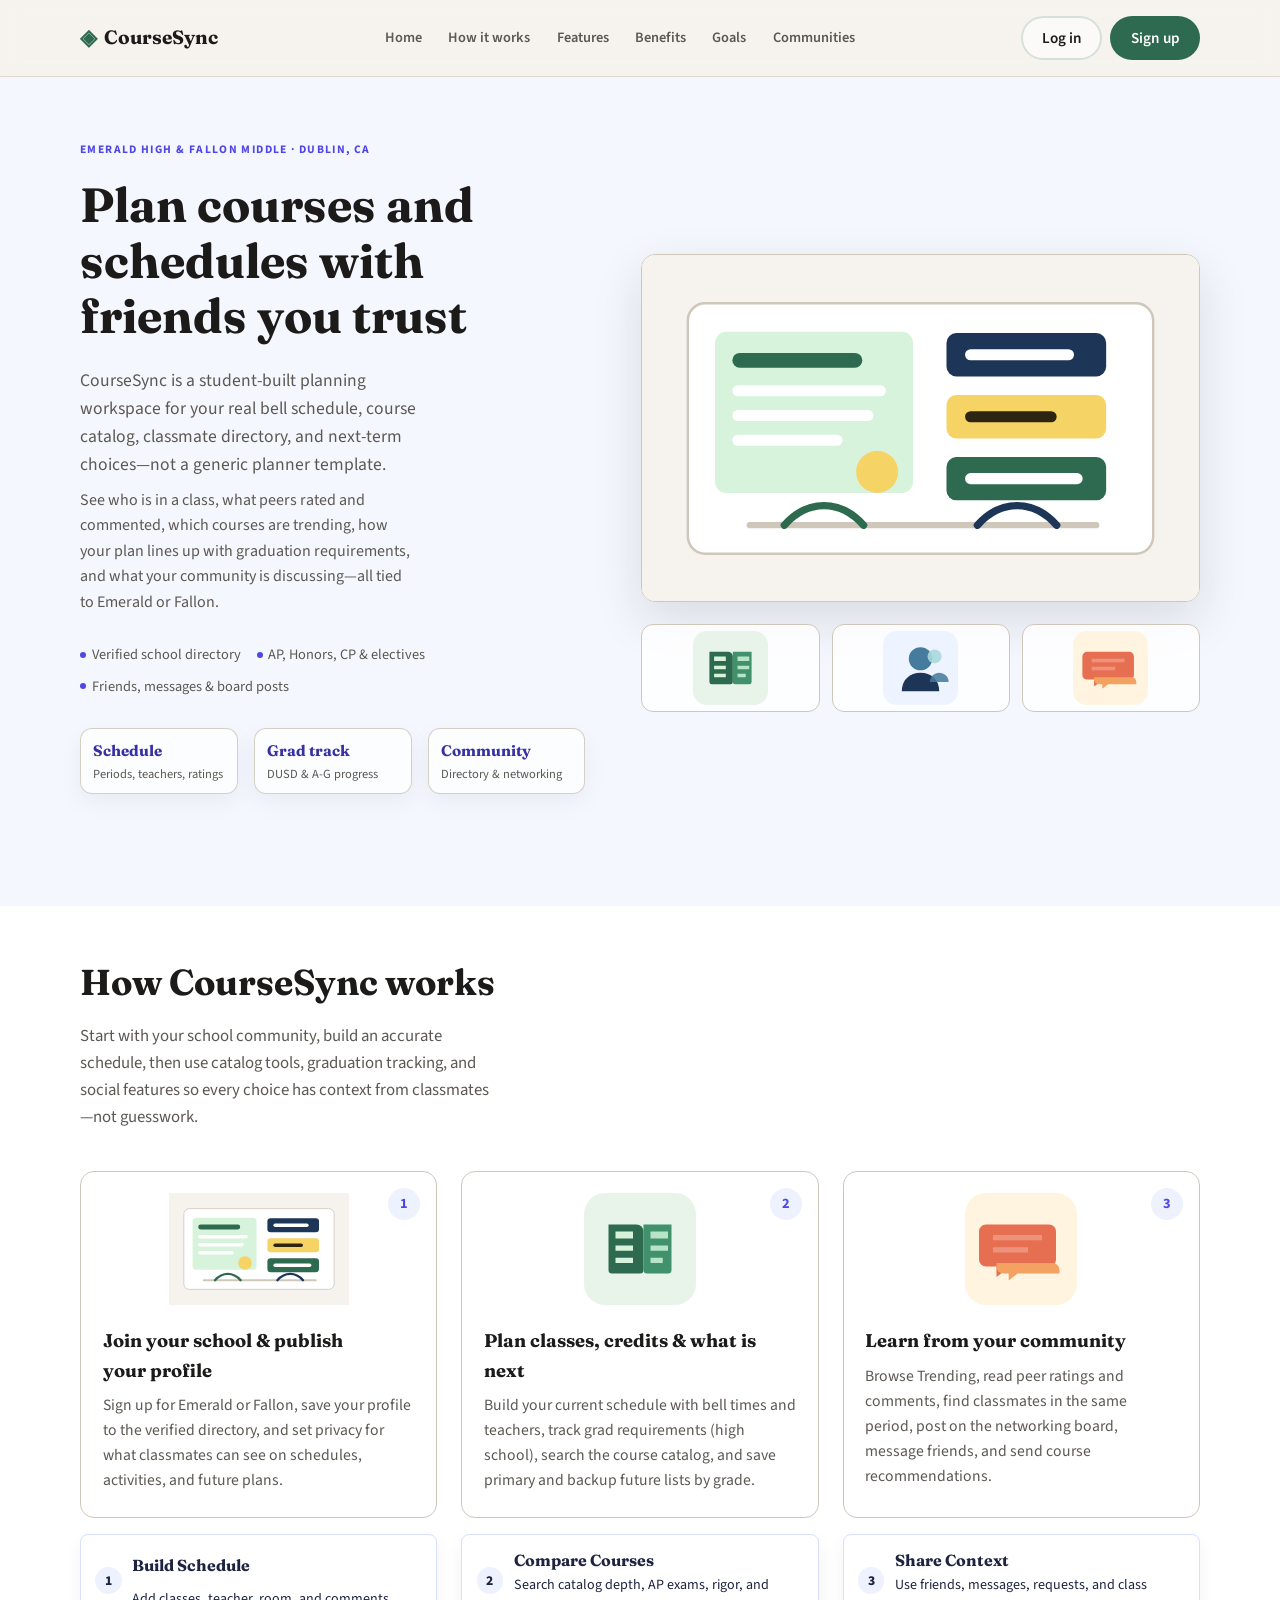
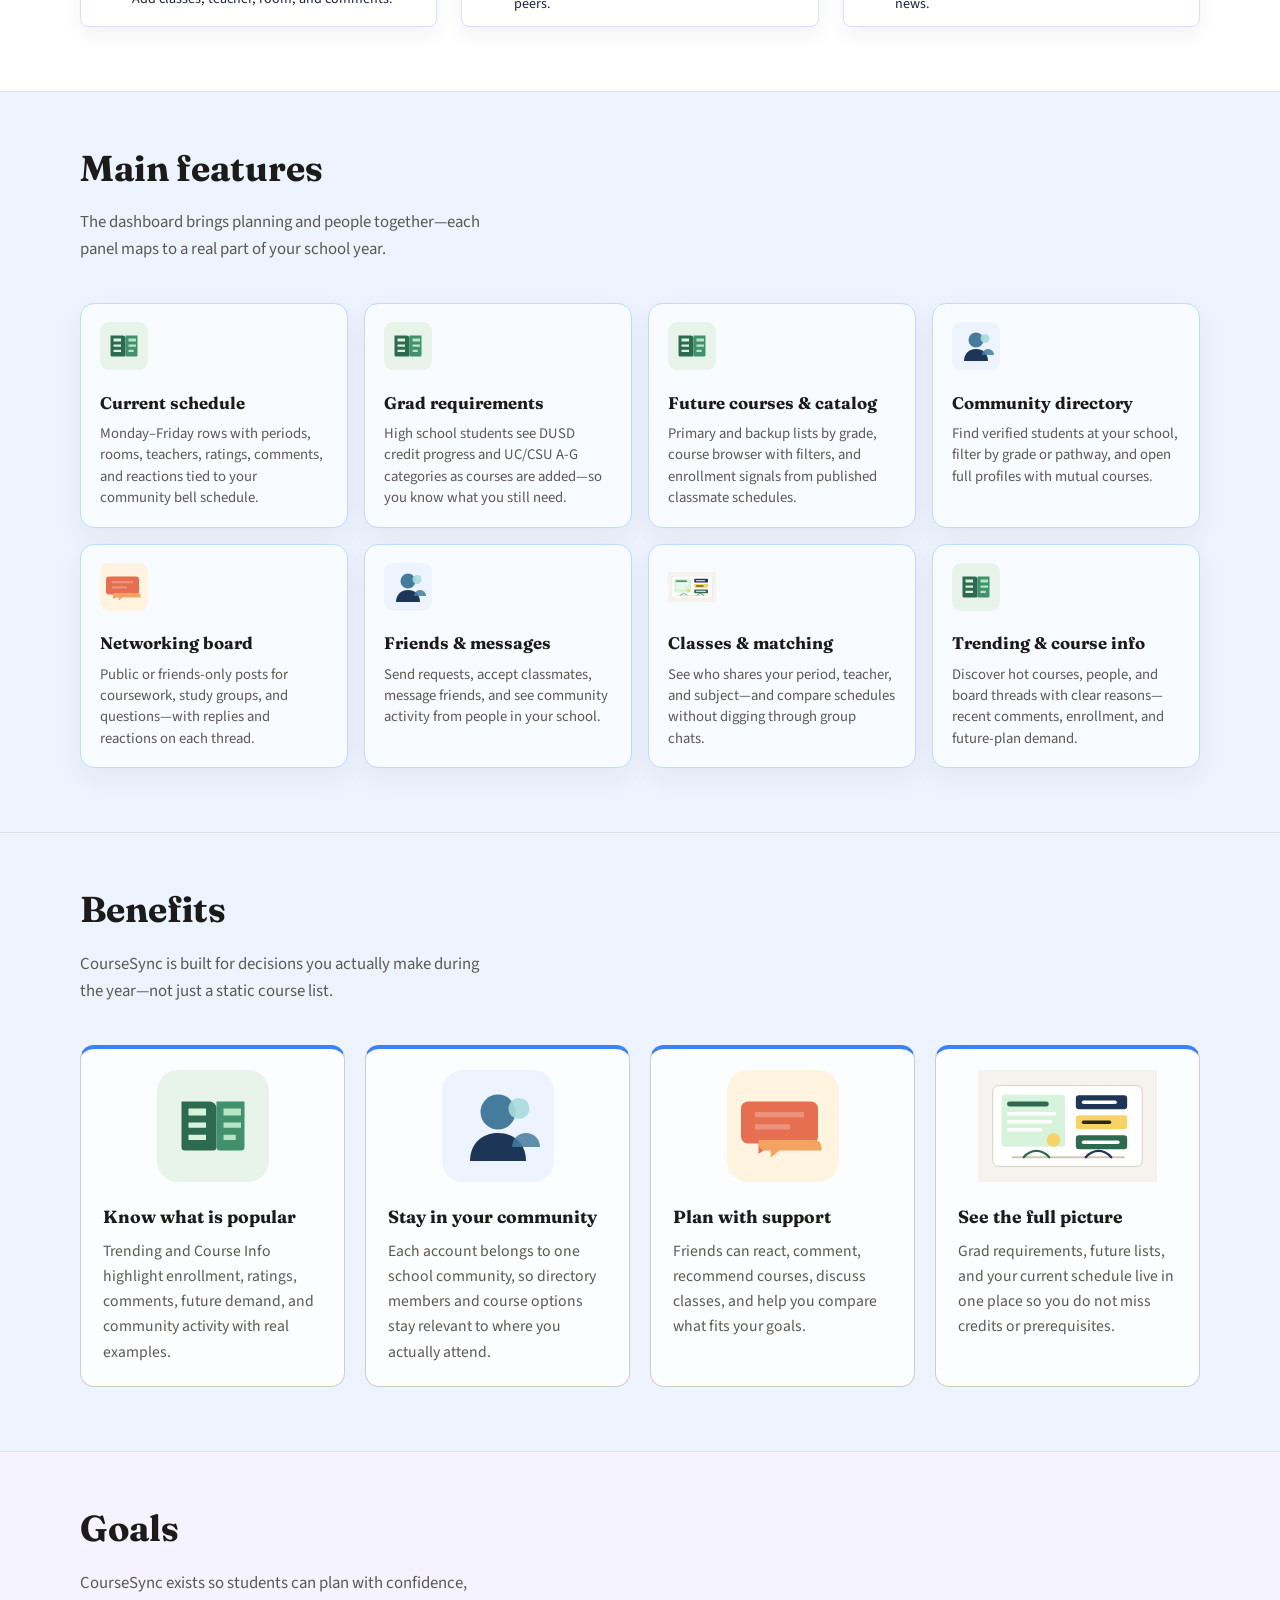
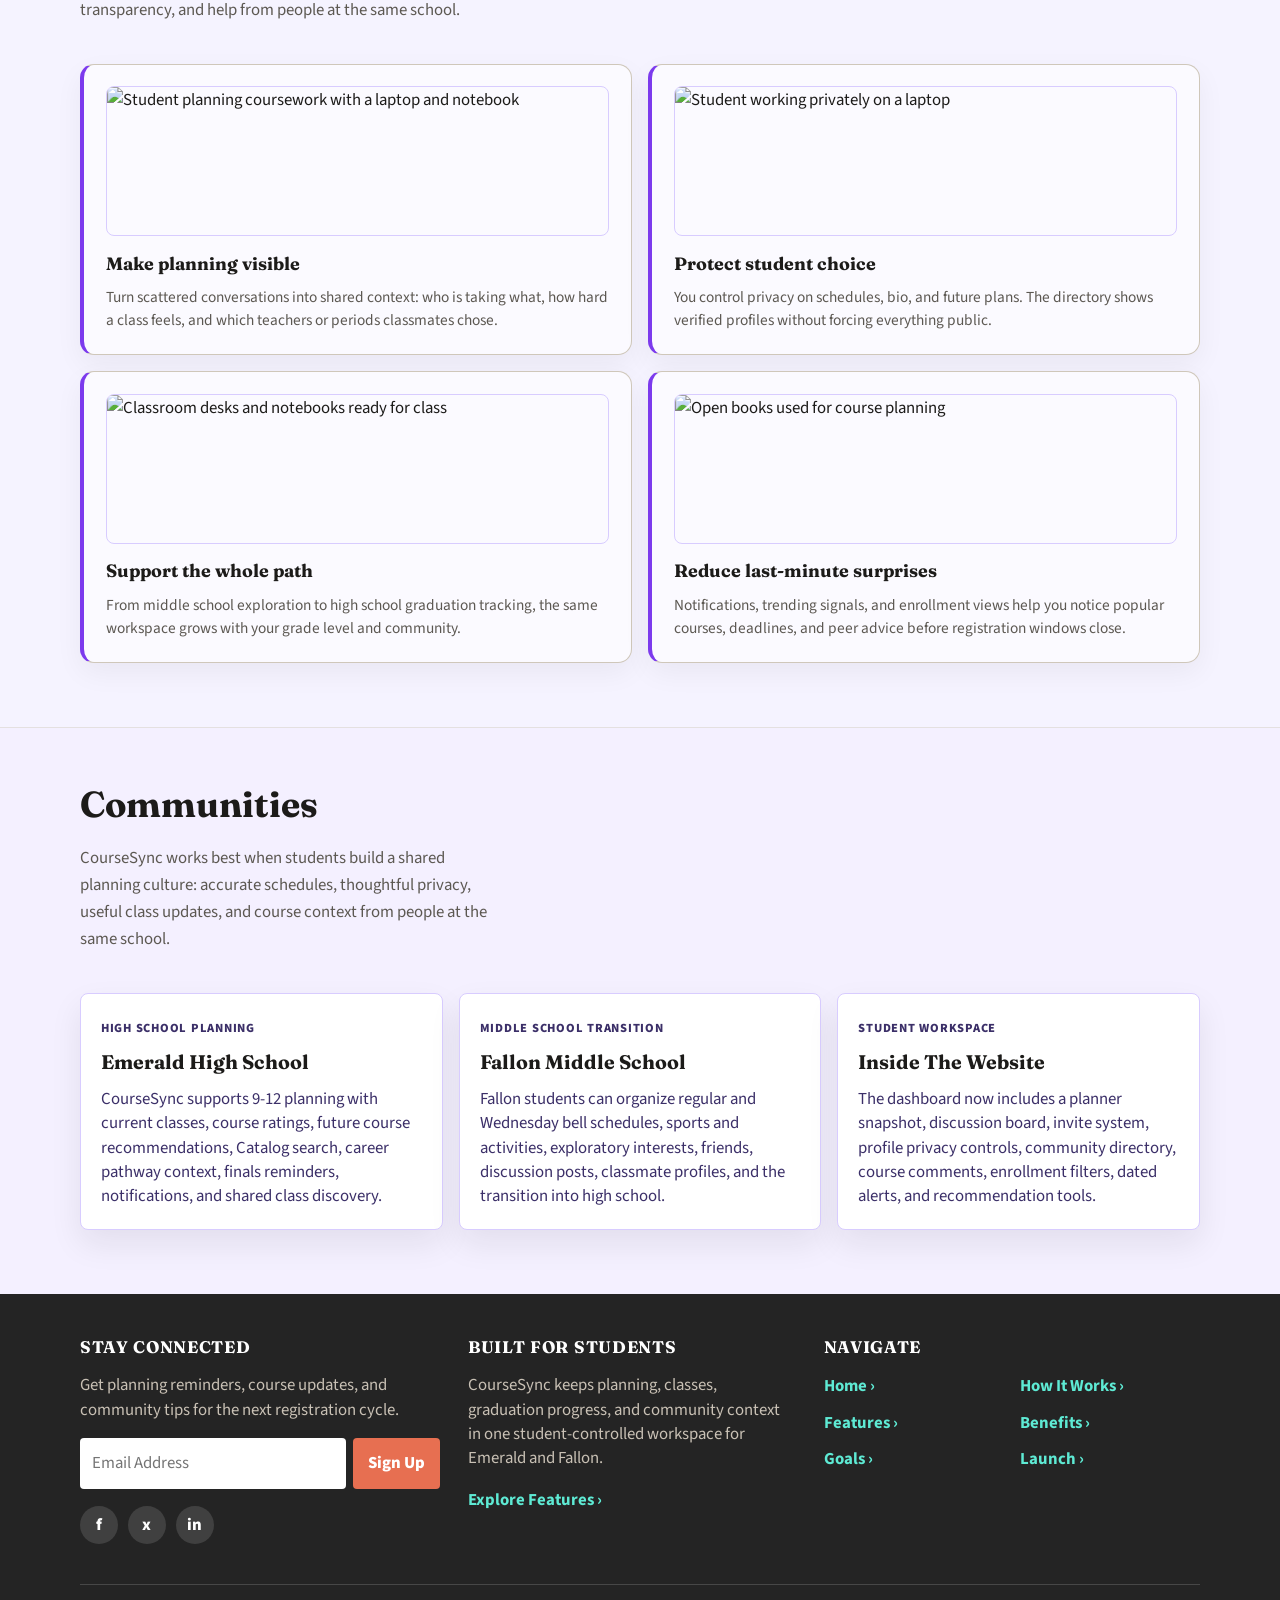
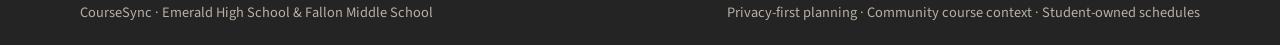
==== commit 14a56c05: "Add files via upload" ====
--- a/main.html
+++ b/main.html
@@ -10,6 +10,7 @@
       href="https://fonts.googleapis.com/css2?family=Fraunces:ital,opsz,wght@0,9..144,400;0,9..144,600;0,9..144,700&family=Source+Sans+3:ital,wght@0,400;0,500;0,600;0,700&display=swap"
       rel="stylesheet"
     />
+    <link rel="stylesheet" href="https://cdn.jsdelivr.net/npm/quill@2.0.3/dist/quill.snow.css" />
     <link rel="stylesheet" href="styles.css?v=course-sync-current" />
   </head>
   <body class="app-body">
@@ -21,8 +22,9 @@
           <a href="main.html" class="logo"><span class="logo-mark" aria-hidden="true">◈</span> CourseSync</a>
         </div>
         <nav class="sidebar-nav">
-          <button type="button" class="sidebar-link" data-panel="home" aria-current="page">Main</button>
+          <button type="button" class="sidebar-link" data-panel="home" aria-current="page">Home</button>
           <button type="button" class="sidebar-link" data-panel="schedule">Current Schedule</button>
+          <button type="button" class="sidebar-link" data-panel="access">Access Sessions</button>
           <button type="button" class="sidebar-link" data-panel="future">Future Courses</button>
           <button type="button" class="sidebar-link" data-panel="grad">Grad Requirements</button>
           <button type="button" class="sidebar-link" data-panel="courses">Course Info</button>
@@ -33,25 +35,29 @@
           <button type="button" class="sidebar-link" data-panel="settings">Settings</button>
         </nav>
         <div class="sidebar-footer">
-          <div class="sidebar-update-log">
+          <button type="button" class="sidebar-update-log" id="sidebar-update-log-trigger" aria-haspopup="dialog" aria-controls="update-log-modal">
             <strong>Update Log</strong>
-            <span>May 9: Finder, starred courses, achievements, and cleaner class matching.</span>
-          </div>
+            <span class="sidebar-update-log-summary">Last updated July 31 with a clearer settings experience and a more compact networking composer.</span>
+            <span class="sidebar-update-log-hint">View all updates</span>
+          </button>
         </div>
       </aside>
 
       <div class="app-content">
         <header class="app-topbar">
           <button type="button" class="btn btn-ghost topbar-menu" id="sidebar-toggle" aria-label="Open menu">Menu</button>
-          <h1 class="topbar-title" id="topbar-title">Main</h1>
+          <h1 class="topbar-title" id="topbar-title">Home</h1>
           <nav class="topbar-actions" aria-label="Quick navigation">
-            <button type="button" class="btn btn-primary btn-sm" id="nav-main" title="Dashboard home">Main</button>
+            <button type="button" class="btn btn-primary btn-sm" id="nav-main" title="Dashboard home">Home</button>
             <a class="btn btn-outline btn-sm" id="nav-overview" href="index.html">Overview</a>
             <button type="button" class="btn btn-outline btn-sm" id="nav-profile">My Snapshot</button>
             <div class="notification-wrap">
               <button type="button" class="btn btn-outline btn-sm notification-trigger" id="notification-trigger" aria-expanded="false" aria-haspopup="true">Notifications <span id="notification-count" class="notification-count">0</span></button>
               <div class="notification-dropdown" id="notification-dropdown" hidden>
-                <h3>Notifications</h3>
+                <div class="notification-dropdown-head">
+                  <h3>Notifications</h3>
+                  <button type="button" class="btn btn-ghost btn-sm" id="notifications-clear-all">Clear All</button>
+                </div>
                 <div id="notification-list"></div>
               </div>
             </div>
@@ -90,19 +96,40 @@
               </div>
               <div class="home-hero-visual hero-single">
                 <img
-                  src="assets/course-planning.svg"
-                  alt="Students collaborating"
+                  src="https://images.unsplash.com/photo-1523240795612-9a054b0db644?auto=format&fit=crop&w=900&q=80"
+                  alt="Students collaborating around laptops and notebooks"
                   loading="eager"
                 />
               </div>
             </div>
+
+            <section id="home-august-welcome" class="card home-august-welcome" hidden aria-labelledby="august-welcome-heading">
+              <h3 id="august-welcome-heading" class="card-title">Welcome Back to School</h3>
+              <p class="muted small" id="august-welcome-year-line"></p>
+              <p id="august-welcome-info" class="august-welcome-info"></p>
+              <div class="august-welcome-actions">
+                <label class="field">
+                  <span>Your Grade This Year</span>
+                  <select id="august-grade-select"></select>
+                </label>
+                <button type="button" class="btn btn-primary" id="august-save-grade-btn">Update Grade</button>
+                <button type="button" class="btn btn-outline" id="august-open-schedule-btn">Add My New Schedule</button>
+                <button type="button" class="btn btn-ghost" id="august-archive-schedule-btn">Save Previous Grade Schedule</button>
+              </div>
+              <p id="august-welcome-status" class="muted small" aria-live="polite"></p>
+            </section>
 
             <section class="card home-explorer-section" aria-labelledby="home-explorer-heading">
               <div class="section-row-head">
                 <div>
                   <h3 id="home-explorer-heading" class="card-title">Explorer</h3>
-                  <p class="muted small">Use Explorer for quick course discovery, community context, and planning ideas that change with your active school, grade, and career pathway.</p>
-                </div>
+                  <p class="muted small">Use Explorer as a low-pressure discovery space: compare course ideas, surface classmates with useful context, and rotate through facts that can sharpen planning choices before you commit anything to your schedule.</p>
+                </div>
+              </div>
+              <div class="explore-filter-row explorer-filter-row">
+                <label class="field"><span>Course Filter</span><select id="home-explorer-course-filter"><option value="all">All Courses</option></select></label>
+                <label class="field"><span>People Filter</span><select id="home-explorer-person-filter"><option value="all">All People</option><option value="academic">Academic Level</option><option value="pathway">Career Pathway</option><option value="new">New Users</option></select></label>
+                <label class="field"><span>Fact Filter</span><select id="home-explorer-fact-filter"><option value="all">All Facts</option><option value="academic">Academic</option><option value="personal">Personal</option><option value="fun">Fun Fact</option></select></label>
               </div>
               <div class="explore-actions" aria-label="Explorer choices">
                 <button type="button" class="explore-action-card" id="home-explore-course">
@@ -136,10 +163,10 @@
               <div id="home-trending-results" class="trending-grid" aria-live="polite"></div>
             </section>
 
-            <div class="home-grid home-grid-compact">
+            <div class="home-grid home-grid-compact home-career-invite-row">
               <article class="card home-card invite-card">
                 <h3>Invite Friends</h3>
-                <p>Share an invite message classmates can use to join your CourseSync community.</p>
+                <p class="muted small">Share an invite classmates can use to join your CourseSync community.</p>
                 <label class="field">
                   <span>Friend Email</span>
                   <input type="email" id="invite-email" placeholder="friend@student.org" />
@@ -147,17 +174,28 @@
                 <button type="button" class="btn btn-primary" id="invite-friend-btn">Create Invite</button>
                 <p id="invite-output" class="muted small" aria-live="polite"></p>
               </article>
-              <article class="card home-card" id="career-outline-card">
+              <article class="card home-card home-career-card" id="career-outline-card">
                 <h3>Career Outline</h3>
                 <div id="career-outline-content"></div>
               </article>
             </div>
 
+            <section class="card home-networking-section" aria-labelledby="home-networking-heading">
+              <div class="section-row-head">
+                <div>
+                  <h3 id="home-networking-heading" class="card-title">Networking</h3>
+                  <p class="muted small">Ask for help, organize study groups, and share public or private board posts with your community.</p>
+                </div>
+                <button type="button" class="btn btn-outline btn-sm" data-panel="discussion">Open Networking</button>
+              </div>
+              <div id="home-discussion-feed" class="discussion-feed home-post-preview"></div>
+            </section>
+
             <div class="card friend-activity-card">
               <div class="activity-card-head">
                 <div>
-                  <h3 class="card-title">Friend Activity</h3>
-                  <p class="muted small">Updates from friends only—you will not see your own actions here.</p>
+                  <h3 class="card-title">Community activity</h3>
+                  <p class="muted small">Updates from friends and verified classmates at your school—not your own actions.</p>
                 </div>
                 <label class="field activity-filter-field">
                   <span class="sr-only">Time range</span>
@@ -173,39 +211,47 @@
               </button>
             </div>
 
+            <section class="card support-section support-section-with-image" id="daily-motivation-card" aria-labelledby="support-heading">
+              <img class="support-image" src="https://images.unsplash.com/photo-1516321318423-f06f85e504b3?auto=format&fit=crop&w=760&q=80" alt="Student planning with laptop and notebook" loading="lazy" />
+              <div>
+                <h3 id="support-heading" class="card-title">You Are Building Momentum</h3>
+                <p id="daily-motivation-message"></p>
+              </div>
+            </section>
+
             <div class="home-grid">
               <article class="card home-card">
-                <img class="card-thumb" src="assets/course-planning.svg" alt="" loading="lazy" />
+                <img class="card-thumb" src="https://images.unsplash.com/photo-1509062522246-3755977927d7?auto=format&fit=crop&w=520&q=80" alt="Classroom desks and student notebooks" loading="lazy" />
                 <h3>Weekly Schedule</h3>
                 <p>Monday–Friday class rows with times, rooms, and a comments area for ratings.</p>
                 <button type="button" class="btn btn-primary" data-panel="schedule">Open Schedule</button>
               </article>
               <article class="card home-card">
-                <img class="card-thumb" src="assets/course-planning.svg" alt="" loading="lazy" />
+                <img class="card-thumb" src="https://images.unsplash.com/photo-1516321318423-f06f85e504b3?auto=format&fit=crop&w=520&q=80" alt="Laptop with planning work open" loading="lazy" />
                 <h3>Future Planning</h3>
                 <p>Primary picks and alternatives for next year—or the next term.</p>
                 <button type="button" class="btn btn-primary" data-panel="future">Plan Courses</button>
               </article>
               <article class="card home-card">
-                <img class="card-thumb" src="assets/course-planning.svg" alt="" loading="lazy" />
+                <img class="card-thumb" src="https://images.unsplash.com/photo-1524995997946-a1c2e315a42f?auto=format&fit=crop&w=520&q=80" alt="Open books on a study table" loading="lazy" />
                 <h3>Course Info</h3>
                 <p>See which courses have the most students here, average ratings, and full comment threads.</p>
                 <button type="button" class="btn btn-primary" data-panel="courses">Browse</button>
               </article>
               <article class="card home-card">
-                <img class="card-thumb" src="assets/course-planning.svg" alt="" loading="lazy" />
+                <img class="card-thumb" src="https://images.unsplash.com/photo-1523580846011-d3a5bc25702b?auto=format&fit=crop&w=520&q=80" alt="Students walking across campus" loading="lazy" />
                 <h3>Community</h3>
                 <p>Your school hub, member count, and verified directory—sorted by your inner circle.</p>
                 <button type="button" class="btn btn-primary" data-panel="community">Open Community</button>
               </article>
               <article class="card home-card">
-                <img class="card-thumb" src="assets/course-planning.svg" alt="" loading="lazy" />
+                <img class="card-thumb" src="https://images.unsplash.com/photo-1517486808906-6ca8b3f04846?auto=format&fit=crop&w=520&q=80" alt="Students talking in a study group" loading="lazy" />
                 <h3>Networking</h3>
                 <p>Talk about coursework, study groups, school questions, or public and private board posts.</p>
                 <button type="button" class="btn btn-primary" data-panel="discussion">Open Networking</button>
               </article>
               <article class="card home-card">
-                <img class="card-thumb" src="assets/course-planning.svg" alt="" loading="lazy" />
+                <img class="card-thumb" src="https://images.unsplash.com/photo-1519389950473-47ba0277781c?auto=format&fit=crop&w=520&q=80" alt="Students collaborating at a table" loading="lazy" />
                 <h3>Shared Classes</h3>
                 <p>Find others with the same period and teacher as you from published schedules.</p>
                 <button type="button" class="btn btn-primary" data-panel="classes">View Classes</button>
@@ -215,7 +261,7 @@
 
           <section id="panel-snapshot" class="panel" hidden aria-labelledby="snapshot-heading">
             <h2 id="snapshot-heading" class="panel-title">My Snapshot</h2>
-            <p class="panel-intro">A cleaner view of your current schedule, planned courses, and summer or online work.</p>
+              <p class="panel-intro">My Snapshot is your read-only planning summary—what classmates see when they open your profile, and what you see before sharing or comparing schedules. It pulls together your active bell-schedule classes, grade-by-grade future picks (with notes when privacy allows), and summer or online courses taken outside the regular day. Use it to sanity-check your published plan, confirm which semester or day view you are showing, and mark completion dates for outside-school work once a course is finished.</p>
             <button type="button" class="btn btn-outline section-jump-btn" id="snapshot-open-profile">Open Profile & Security</button>
             <div id="snapshot-content" class="snapshot-grid"></div>
           </section>
@@ -225,11 +271,43 @@
               <div>
                 <h2 id="explore-heading" class="panel-title">Explorer</h2>
                 <p class="panel-intro">
-                  Browse without committing to anything. Pull up a random course, discover people from your school
-                  directory, or get a quick planning fact when you need a spark.
+                  Browse without committing to anything. Explorer helps you test possibilities: filter course ideas by
+                  graduation requirement or level (AP, Honors, ROP, SAI, CP), discover people whose profiles can give real context, and rotate through
+                  planning facts that make your next schedule decision easier.
                 </p>
               </div>
               <button type="button" class="btn btn-primary" id="explore-surprise">Surprise Me</button>
+            </div>
+
+            <div class="explore-filter-row explorer-filter-row">
+              <label class="field">
+                <span>Course Filter</span>
+                <select id="explorer-course-filter">
+                  <option value="all">All Courses</option>
+                </select>
+              </label>
+              <label class="field">
+                <span>People Filter</span>
+                <select id="explorer-person-filter">
+                  <option value="all">All People</option>
+                  <option value="academic">Academic Level</option>
+                  <option value="pathway">Career Pathway</option>
+                  <option value="new">New Users</option>
+                </select>
+              </label>
+              <label class="field">
+                <span>Fact Filter</span>
+                <select id="explorer-fact-filter">
+                  <option value="all">All Facts</option>
+                  <option value="academic">Academic</option>
+                  <option value="personal">Personal</option>
+                  <option value="fun">Fun Fact</option>
+                </select>
+              </label>
+              <label class="checkbox explore-same-class">
+                <input type="checkbox" id="explore-same-class-filter" />
+                <span>Only people with a shared class</span>
+              </label>
             </div>
 
             <div class="explore-actions" aria-label="Explorer choices">
@@ -263,27 +341,29 @@
           <section id="panel-schedule" class="panel" hidden aria-labelledby="sched-heading">
             <h2 id="sched-heading" class="panel-title">Current Schedule</h2>
             <p class="panel-intro">
-              Build the schedule for the active community one semester at a time. You can add a class to one day,
-              every weekday, Semester 1, Semester 2, or both semesters; CourseSync keeps each community's classes
-              separate so Fallon and Emerald schedules do not overwrite each other. Official EHS course titles: see the
+              Build your schedule one semester at a time for your school community. New classes are added to every
+              weekday by default. Official EHS course titles: see the
               <a id="ehs-doc-link" href="#" target="_blank" rel="noopener noreferrer">registration resources document</a>.
             </p>
 
-            <div class="schedule-toolbar card toolbar-card">
-              <button type="button" class="btn btn-primary" id="btn-save-all">Save To Profile & Directory</button>
-              <button type="button" class="btn btn-ghost" id="btn-undo-schedule" title="Revert last local change">Undo</button>
-              <span id="save-status" class="muted small toolbar-status" aria-live="polite"></span>
+            <div class="card schedule-grade-card">
+              <label class="field">
+                <span>Save This Schedule To Grade</span>
+                <select id="schedule-save-grade">
+                  <option value="">Current Profile Grade</option>
+                  <option value="6">Grade 6</option>
+                  <option value="7">Grade 7</option>
+                  <option value="8">Grade 8</option>
+                  <option value="9">Grade 9</option>
+                  <option value="10">Grade 10</option>
+                  <option value="11">Grade 11</option>
+                  <option value="12">Grade 12</option>
+                </select>
+              </label>
             </div>
 
             <div class="two-col">
               <div class="card schedule-card">
-                <label class="field">
-                  <span>School</span>
-                  <select id="schedule-school">
-                    <option value="Emerald High School">Emerald High School</option>
-                    <option value="Fallon Middle School">Fallon Middle School</option>
-                  </select>
-                </label>
                 <div id="emerald-day-wrap" hidden>
                   <p class="field-label">Bell Reference By Day</p>
                   <div class="day-tabs" id="bell-day-tabs" role="tablist" aria-label="Weekday bells"></div>
@@ -293,17 +373,6 @@
 
               <div class="card form-card">
                 <h3 class="card-title">Add A Class</h3>
-                <label class="field">
-                  <span>Weekday</span>
-                  <select id="add-class-weekday">
-                    <option value="All">All Weekdays</option>
-                    <option value="Monday">Monday</option>
-                    <option value="Tuesday">Tuesday</option>
-                    <option value="Wednesday">Wednesday</option>
-                    <option value="Thursday">Thursday</option>
-                    <option value="Friday">Friday</option>
-                  </select>
-                </label>
                 <label class="field">
                   <span>Semester</span>
                   <select id="add-class-semester">
@@ -322,47 +391,35 @@
                   <span>Room Number</span>
                   <input type="text" id="add-class-room" placeholder="e.g. B-204, 12" autocomplete="off" />
                 </label>
-                <p class="hint" id="period-hint-emerald" hidden>
-                  Period 0 and Period 7 are optional. ACCESS Period is available if your class meets then.
-                </p>
+                <p class="hint" id="period-hint-emerald" hidden>Period 0 and Period 7 are optional. ACCESS sessions now live in their own tab.</p>
                 <p class="hint" id="period-hint-fallon" hidden>Fallon uses block labels.</p>
 
-                <label class="field">
-                  <span>Find A Course</span>
-                  <input type="search" id="course-filter-add" class="course-search" placeholder="Search by name…" autocomplete="off" />
-                </label>
-                <label class="field" id="course-browser-grad-wrap">
-                  <span>Grad Requirement Filter</span>
-                  <select id="course-browser-grad-filter">
-                    <option value="">All Requirements</option>
-                    <option value="History/Social Science">History/Social Science</option>
-                    <option value="English">English</option>
-                    <option value="Mathematics">Mathematics</option>
-                    <option value="Science">Science</option>
-                    <option value="World Language">World Language</option>
-                    <option value="Elective">Elective / Other</option>
-                  </select>
-                </label>
-                <p class="selected-course-line">Selected: <strong id="add-class-course-label">— None —</strong></p>
-                <input type="hidden" id="add-class-course-value" value="" />
-                <div id="course-browser-add" class="course-browser" aria-label="Course catalog"></div>
+                <div class="course-selection-stack">
+                  <p class="selected-course-line">Selected: <strong id="add-class-course-label">— None —</strong></p>
+                  <input type="hidden" id="add-class-course-value" value="" />
+                  <label class="field catalog-search-field">
+                    <span>Catalog</span>
+                    <input type="search" id="add-course-filter" class="course-search" placeholder="Search current courses..." autocomplete="off" />
+                  </label>
+                  <div id="course-browser-add" class="course-browser" aria-label="Course catalog"></div>
+                </div>
 
                 <label class="field">
                   <span>Teacher</span>
                   <input type="text" id="add-class-teacher" placeholder="Type teacher name…" autocomplete="off" />
                 </label>
                 <p class="muted small">After adding, use <strong>Comments</strong> on each row for rating and notes.</p>
-                <button type="button" class="btn btn-primary" id="add-class-btn">Add To This Day</button>
+                <button type="button" class="btn btn-primary" id="add-class-btn">Add To Schedule</button>
               </div>
             </div>
 
             <div class="schedule-split card table-card">
               <div class="schedule-split-main">
                 <h3 class="card-title">My Classes</h3>
-                <p class="field-label">Semester</p>
+                <p class="field-label">Semester Views</p>
                 <div class="day-tabs" id="my-classes-semester-tabs" role="tablist" aria-label="Schedule semester"></div>
-                <p class="field-label">Edit Day</p>
-                <div class="day-tabs" id="my-classes-day-tabs" role="tablist" aria-label="Schedule weekday"></div>
+                <div class="day-tabs" id="my-classes-day-tabs" role="tablist" aria-label="Schedule weekday" hidden></div>
+                <div id="my-classes-grad-strip" class="my-classes-grad-strip" hidden aria-label="Graduation requirement areas for this semester"></div>
                 <div class="table-wrap">
                   <table class="data-table schedule-class-table">
                     <thead>
@@ -383,9 +440,10 @@
               </div>
               <aside class="comments-panel" id="comments-panel" aria-live="polite">
                 <h3 class="card-title">Comments</h3>
-                <p id="comments-empty" class="muted small">Select a row and open comments to add a rating and note.</p>
+                <p id="comments-empty" class="muted small">Open a weekday row to rate a class you are taking this semester. Ratings apply only to active schedule rows.</p>
                 <div id="comments-editor" hidden>
                   <p class="muted small" id="comments-context"></p>
+                  <p class="muted small comments-rating-note">You can rate only classes on your current schedule. Removing a class clears its rating.</p>
                   <label class="field">
                     <span>Rating (1–5)</span>
                     <select id="comments-rating">
@@ -422,10 +480,16 @@
                     <option value="Other">Other</option>
                   </select>
                 </label>
-                <label class="field">
-                  <span>When It Meets</span>
-                  <input type="text" id="act-when" placeholder="Club room, meeting note, or recurring detail…" />
-                </label>
+                <div class="activity-compact-box">
+                  <label class="field">
+                    <span>Day</span>
+                    <input type="text" id="act-when" placeholder="Mon/Wed, practice block, club room…" />
+                  </label>
+                  <label class="field">
+                    <span>Training Time</span>
+                    <input type="text" id="act-training-time" placeholder="6:00–7:30 pm" />
+                  </label>
+                </div>
                 <div class="sports-fields" id="sports-fields">
                   <label class="field">
                     <span>Sport</span>
@@ -468,20 +532,6 @@
                       </optgroup>
                     </select>
                   </label>
-                  <div class="inline-fields">
-                    <label class="field grow">
-                      <span>Date</span>
-                      <input type="date" id="act-date" />
-                    </label>
-                    <label class="field grow">
-                      <span>Start Time</span>
-                      <input type="time" id="act-start" />
-                    </label>
-                    <label class="field grow">
-                      <span>End Time</span>
-                      <input type="time" id="act-end" />
-                    </label>
-                  </div>
                 </div>
                 <button type="button" class="btn btn-primary" id="add-activity-btn">Add Activity</button>
               </div>
@@ -506,7 +556,16 @@
 
             <div class="card summer-card">
               <h3 class="card-title">Summer Courses (This Summer)</h3>
-              <p class="muted">Add the program name and where you are taking it.</p>
+              <p class="muted">Choose from the catalog, add where you are taking it, then manage completion dates from My Snapshot when the course is finished.</p>
+              <input type="hidden" id="summer-course-key" value="" />
+              <p class="selected-course-line">Selected: <strong id="summer-course-label">— None —</strong></p>
+              <label class="field">
+                <span>Catalog</span>
+                <div class="course-browser-shell course-browser-shell-tall" aria-label="Summer course catalog">
+                  <input type="search" id="summer-course-filter" class="course-search course-browser-search" placeholder="Search summer courses..." autocomplete="off" />
+                  <div id="summer-course-browser" class="course-browser-body"></div>
+                </div>
+              </label>
               <div class="inline-fields">
                 <label class="field grow">
                   <span>Course / Program Name</span>
@@ -517,14 +576,44 @@
                   <input type="text" id="summer-where" placeholder="Institution or platform" />
                 </label>
               </div>
+              <div class="inline-fields">
+                <label class="field grow">
+                  <span>Format</span>
+                  <select id="summer-format">
+                    <option value="Online">Online</option>
+                    <option value="In Person">In Person</option>
+                  </select>
+                </label>
+                <label class="field grow">
+                  <span>Length</span>
+                  <select id="summer-length">
+                    <option value="Semester">Semester Based</option>
+                    <option value="Full Year">Full Year Based</option>
+                  </select>
+                </label>
+              </div>
               <button type="button" class="btn btn-outline" id="add-summer-btn">Add Summer Course</button>
               <ul id="summer-list" class="summer-list"></ul>
             </div>
 
-            <div class="card new-schedule-card">
-              <h3 class="card-title">New Schedule</h3>
-              <p class="muted small">Use this only when your school year or semester setup changes. Your current classes, activities, and summer courses will move into Past Classes, then the active schedule will be cleared for a fresh setup.</p>
-              <button type="button" class="btn btn-outline" id="btn-new-year">Start New Schedule</button>
+            <div class="schedule-toolbar card toolbar-card schedule-bottom-toolbar">
+              <button type="button" class="btn btn-primary" id="btn-save-all">Save To Profile & Directory</button>
+              <button type="button" class="btn btn-ghost" id="btn-undo-schedule" title="Revert last local change">Undo</button>
+              <span id="save-status" class="muted small toolbar-status" aria-live="polite"></span>
+            </div>
+          </section>
+
+          <section id="panel-access" class="panel" hidden aria-labelledby="access-heading">
+            <h2 id="access-heading" class="panel-title">Access Sessions</h2>
+            <p class="panel-intro">Track ACCESS-period sessions separately from your regular schedule so they do not crowd your class periods.</p>
+            <div class="card access-card">
+              <div class="schedule-form-grid">
+                <label class="field"><span>Day</span><select id="access-day"><option>Monday</option><option>Tuesday</option><option>Wednesday</option><option>Thursday</option><option>Friday</option></select></label>
+                <label class="field"><span>Topic</span><input type="text" id="access-topic" placeholder="Retake, lab help, counselor meeting..." /></label>
+                <label class="field"><span>Teacher / Room</span><input type="text" id="access-location" placeholder="Ms. Patel, B-204" /></label>
+                <button type="button" class="btn btn-primary" id="access-add-btn">Add Session</button>
+              </div>
+              <div id="access-session-list" class="access-session-list"></div>
             </div>
           </section>
 
@@ -532,8 +621,8 @@
             <div class="future-hero card">
               <img
                 class="future-hero-img"
-                src="assets/course-planning.svg"
-                alt="Course planning reference"
+                src="https://images.unsplash.com/photo-1454165804606-c3d57bc86b40?auto=format&fit=crop&w=900&q=80"
+                alt="Notebook, laptop, and schedule planning materials"
                 loading="lazy"
               />
               <div class="future-hero-text">
@@ -543,10 +632,6 @@
                   backups, then save. Grades you have already finished are hidden automatically.
                 </p>
               </div>
-            </div>
-            <div class="schedule-toolbar card toolbar-card">
-              <button type="button" class="btn btn-primary" id="btn-save-future">Save To Profile & Directory</button>
-              <span class="muted small">Plans are stored per grade and published when you save.</span>
             </div>
             <div class="card future-grade-wrap">
               <p class="field-label">Planning For Grade</p>
@@ -563,6 +648,10 @@
                   <button type="button" class="btn btn-ghost" id="future-remove-active">Remove Row</button>
                   <button type="button" class="btn btn-ghost" id="future-clear-primary">Clear All</button>
                 </div>
+                <label class="field">
+                  <span>Primary Notes For This Grade (Optional)</span>
+                  <textarea id="future-primary-notes" rows="2" placeholder="Why these are my first choices…"></textarea>
+                </label>
               </div>
               <div class="card future-picks-card">
                 <h3 class="card-title">Alternatives & Backups</h3>
@@ -573,19 +662,30 @@
                   <button type="button" class="btn btn-ghost" id="future-remove-alt-active">Remove Selected</button>
                 </div>
                 <label class="field">
-                  <span>Notes For This Grade (Optional)</span>
+                  <span>Alternative Notes For This Grade (Optional)</span>
                   <textarea id="future-alt-notes" rows="2" placeholder="If a section is full, I will…"></textarea>
                 </label>
               </div>
               <div class="card catalog-card future-catalog-card">
                 <h3 class="card-title">Catalog</h3>
-                <input type="search" id="course-filter-future" class="course-search" placeholder="Search courses…" />
-                <div id="future-catalog" class="course-browser course-browser-tall"></div>
-              </div>
-            </div>
-            <div class="card">
-              <h3 class="card-title">Recommended For You</h3>
-              <p class="muted small">Based on academic level, saved ratings, career pathway, current courses, and community compatibility.</p>
+                <label class="field catalog-search-field future-catalog-field">
+                  <span>Find A Course</span>
+                  <div class="course-browser-shell course-browser-shell-tall">
+                    <input type="search" id="course-filter-future" class="course-search course-browser-search" placeholder="Search by name, level, or subject…" autocomplete="off" />
+                    <div id="future-catalog" class="course-browser-body"></div>
+                  </div>
+                </label>
+                <div class="future-save-inline">
+                  <button type="button" class="btn btn-primary" id="btn-save-future">Save To Profile & Directory</button>
+                  <span class="muted small">Plans are stored per grade and published when you save.</span>
+                </div>
+              </div>
+            </div>
+            <div class="card recommendation-card recommendation-card-compact">
+              <div>
+                <h3 class="card-title">Recommended For You</h3>
+                <p class="muted small">Small picks based on academic level, ratings, pathway, current courses, and community fit.</p>
+              </div>
               <div id="future-recommendations" class="recommendation-list"></div>
             </div>
             <div class="card">
@@ -604,7 +704,7 @@
           <section id="panel-courses" class="panel" hidden aria-labelledby="courses-heading">
             <h2 id="courses-heading" class="panel-title">Course Info</h2>
             <p class="panel-intro">
-              Browse active-community courses with requirement labels, difficulty notes, published enrollment counts,
+              Browse your school's courses with requirement labels, difficulty notes, published enrollment counts,
               rating averages, and comments. Use filters when you want courses that support a specific graduation area,
               AP/Honors level, or subject.
             </p>
@@ -642,7 +742,12 @@
                       <option value="Mathematics">Mathematics</option>
                       <option value="Science">Science</option>
                       <option value="World Language">World Language</option>
-                      <option value="Elective">Elective / Other</option>
+                      <option value="VAPA / CTE">VAPA / CTE</option>
+                      <option value="Physical Education">Physical Education</option>
+                      <option value="Ethnic Studies">Ethnic Studies</option>
+                      <option value="Financial Literacy">Financial Literacy</option>
+                      <option value="Health">Health</option>
+                      <option value="Elective">Electives / Additional Credits</option>
                     </select>
                   </label>
                 </div>
@@ -658,8 +763,8 @@
           <section id="panel-community" class="panel" hidden aria-labelledby="community-heading">
             <h2 id="community-heading" class="panel-title">Community</h2>
             <p class="panel-intro">
-              Manage the community context for the whole dashboard. The active community controls visible courses,
-              schedule options, directory members, board posts, and planning data.
+              Your school community controls visible courses, schedule options, directory members, board posts, and planning data.
+              Switch schools from Settings if you move to a different school.
             </p>
 
             <div class="community-hero card card-elevated" id="community-hero">
@@ -675,23 +780,6 @@
                   </p>
                 </div>
               </div>
-              <div class="community-switcher">
-                <label class="field">
-                  <span>Active Community</span>
-                  <select id="community-switch"></select>
-                </label>
-                <div class="community-add-row">
-                  <label class="field grow">
-                    <span>Add Another Community</span>
-                  <select id="community-add-select">
-                      <option value="">Choose a school…</option>
-                    </select>
-                  </label>
-                  <button type="button" class="btn btn-outline" id="community-add-btn">Add</button>
-                </div>
-                <button type="button" class="btn btn-ghost user-menu-danger" id="community-remove-btn">Remove Current Community</button>
-                <p class="muted small">Your profile school stays in Profile & Security; this only changes the community data and choices visible in this workspace.</p>
-              </div>
             </div>
 
             <div class="card community-links-card">
@@ -701,56 +789,64 @@
 
             <h3 class="section-subtitle" id="directory-section-title">Directory</h3>
             <p class="panel-intro tight-intro">
-              Only verified students who saved a profile on this browser appear here. Filters align across name,
-              grade, academic level, and starred-course matches so you can scan the directory without losing context.
+              Verified students from your school appear here with visible profiles and schedules, including
+              classmates already available for testing. Filters align across name, grade, academic level, and starred-course
+              matches so you can scan the directory without losing context.
             </p>
             <div class="directory-filters card">
-              <label class="field filter-field">
-                <span>Search</span>
-                <input type="search" class="course-search" id="directory-search" placeholder="Name or email…" />
-              </label>
-              <label class="field filter-field">
-                <span>Sort</span>
-                <select id="directory-sort">
-                  <option value="circle">Close Friends, Friends, Classmates</option>
-                  <option value="name">Name (A–Z)</option>
-                  <option value="starred">Starred Courses First</option>
-                </select>
-              </label>
-              <label class="field filter-field">
-                <span>Grade</span>
-                <select id="filter-grade">
-                  <option value="">All Grades</option>
-                  <option value="9">9th</option>
-                  <option value="10">10th</option>
-                  <option value="11">11th</option>
-                  <option value="12">12th</option>
-                  <option value="8">8th</option>
-                  <option value="7">7th</option>
-                  <option value="6">6th</option>
-                </select>
-              </label>
-              <label class="field filter-field">
-                <span>Gender</span>
-                <select id="filter-gender">
-                  <option value="">All</option>
-                  <option value="Female">Female</option>
-                  <option value="Male">Male</option>
-                  <option value="Non-Binary">Non-Binary</option>
-                  <option value="Prefer Not To Say">Prefer Not To Say</option>
-                </select>
-              </label>
-              <label class="field filter-field">
-                <span>Academic Level</span>
-                <select id="filter-academic">
-                  <option value="">All Levels</option>
-                  <option value="Mostly College Prep / CP">Mostly College Prep / CP</option>
-                  <option value="Mixed CP and Honors">Mixed CP and Honors</option>
-                  <option value="Honors-Focused">Honors-Focused</option>
-                  <option value="AP / Advanced Coursework">AP / Advanced Coursework</option>
-                  <option value="Exploring / Building Skills">Exploring / Building Skills</option>
-                </select>
-              </label>
+              <div class="directory-filter-toolbar">
+                <label class="field filter-field directory-search-field">
+                  <span>Search</span>
+                  <input type="search" class="course-search" id="directory-search" placeholder="Name or email…" />
+                </label>
+                <button type="button" class="btn btn-ghost btn-sm directory-filter-toggle" id="directory-filter-toggle" aria-expanded="false" aria-controls="directory-filter-panel" title="Directory filters">⚙️</button>
+              </div>
+              <div class="directory-filter-panel" id="directory-filter-panel" hidden>
+                <div class="directory-filter-grid">
+                  <label class="field filter-field">
+                    <span>Sort</span>
+                    <select id="directory-sort">
+                      <option value="circle">Close Friends, Friends, Classmates</option>
+                      <option value="name">Name (A–Z)</option>
+                      <option value="starred">Starred Courses First</option>
+                    </select>
+                  </label>
+                  <label class="field filter-field">
+                    <span>Grade</span>
+                    <select id="filter-grade">
+                      <option value="">All Grades</option>
+                      <option value="9">9th</option>
+                      <option value="10">10th</option>
+                      <option value="11">11th</option>
+                      <option value="12">12th</option>
+                      <option value="8">8th</option>
+                      <option value="7">7th</option>
+                      <option value="6">6th</option>
+                    </select>
+                  </label>
+                  <label class="field filter-field">
+                    <span>Gender</span>
+                    <select id="filter-gender">
+                      <option value="">All</option>
+                      <option value="Female">Female</option>
+                      <option value="Male">Male</option>
+                      <option value="Non-Binary">Non-Binary</option>
+                      <option value="Prefer Not To Say">Prefer Not To Say</option>
+                    </select>
+                  </label>
+                  <label class="field filter-field">
+                    <span>Academic Level</span>
+                    <select id="filter-academic">
+                      <option value="">All Levels</option>
+                      <option value="Mostly College Prep / CP">Mostly College Prep / CP</option>
+                      <option value="Mixed CP and Honors">Mixed CP and Honors</option>
+                      <option value="Honors-Focused">Honors-Focused</option>
+                      <option value="AP / Advanced Coursework">AP / Advanced Coursework</option>
+                      <option value="Exploring / Building Skills">Exploring / Building Skills</option>
+                    </select>
+                  </label>
+                </div>
+              </div>
             </div>
             <div id="directory-grid" class="directory-grid"></div>
             <div id="directory-empty" class="empty-state hidden">
@@ -769,53 +865,111 @@
             <p class="panel-intro">
               Ask for help, organize study groups, and share public or private board posts with your community.
             </p>
-            <div class="discussion-layout">
-              <div class="card">
-                <h3 class="card-title">New Post</h3>
-                <label class="field">
-                  <span>Post Title</span>
-                  <input type="text" id="discussion-title" placeholder="What should classmates respond to?" />
-                </label>
-                <label class="field">
-                  <span>Category</span>
-                  <select id="discussion-category">
-                    <option value="Coursework">Coursework</option>
-                    <option value="Study Group">Study Group</option>
-                    <option value="Questions">Questions</option>
-                    <option value="For Fun">For Fun</option>
+            <div class="card networking-filters-card">
+              <h3 class="card-title">Board Filters</h3>
+              <p class="muted small">Filter the public board by subject and when posts were shared. Your own posts always stay visible.</p>
+              <div class="segmented-control discussion-mode-toggle" role="tablist" aria-label="Board mode">
+                <button type="button" class="day-tab active" data-board-mode-option="general" aria-pressed="true">General</button>
+                <button type="button" class="day-tab" data-board-mode-option="classes" aria-pressed="false">Classes</button>
+              </div>
+              <div class="networking-filters-grid">
+                <label class="field">
+                  <span>Subject</span>
+                  <select id="networking-board-subject-filter">
+                    <option value="">All Subjects</option>
                   </select>
                 </label>
                 <label class="field">
-                  <span>Response Window</span>
-                  <select id="discussion-response-window">
-                    <option value="Today">Today</option>
-                    <option value="This Week" selected>This Week</option>
-                    <option value="Anytime">Anytime</option>
+                  <span>Posted Within</span>
+                  <select id="networking-board-age-filter">
+                    <option value="all">All Time</option>
+                    <option value="today">Today</option>
+                    <option value="few-days">Few Days</option>
+                    <option value="week">This Week</option>
+                    <option value="month">This Month</option>
                   </select>
                 </label>
                 <label class="field">
-                  <span>Visibility</span>
-                  <select id="discussion-visibility">
-                    <option value="public">Public Board</option>
+                  <span>Messages From</span>
+                  <select id="networking-message-filter">
+                    <option value="everyone">Everyone</option>
                     <option value="friends">Friends Only</option>
                     <option value="close">Close Friends Only</option>
-                    <option value="specific">Specific People</option>
-                    <option value="private">Private To Me</option>
                   </select>
                 </label>
-                <label class="field" id="discussion-specific-wrap" hidden>
-                  <span>Specific People</span>
-                  <input type="text" id="discussion-specific-people" placeholder="Emails, separated by commas" />
-                </label>
-                <label class="field">
-                  <span>Message</span>
-                  <textarea id="discussion-text" rows="4" placeholder="What do you want to discuss?"></textarea>
-                </label>
-                <button type="button" class="btn btn-primary" id="discussion-post-btn">Post</button>
-              </div>
+              </div>
+            </div>
+            <div class="discussion-layout">
               <div class="card discussion-feed-card">
                 <h3 class="card-title" id="discussion-feed-title">Board</h3>
                 <div id="discussion-feed" class="discussion-feed"></div>
+              </div>
+              <div class="card discussion-compose-card">
+                <div class="discussion-compose-head">
+                  <h3 class="card-title">New Post</h3>
+                  <button type="button" class="btn btn-ghost btn-sm discussion-settings-btn" id="discussion-settings-btn" aria-expanded="false" aria-controls="discussion-settings-panel" title="Post settings">⚙️</button>
+                </div>
+                <div class="discussion-compose-main">
+                  <div class="segmented-control discussion-mode-toggle discussion-post-mode" role="tablist" aria-label="Post mode">
+                    <button type="button" class="day-tab active" data-board-mode-option="general" aria-pressed="true">General</button>
+                    <button type="button" class="day-tab" data-board-mode-option="classes" aria-pressed="false">Classes</button>
+                  </div>
+                  <label class="field">
+                    <span>Post Title</span>
+                    <input type="text" id="discussion-title" placeholder="What should classmates respond to?" />
+                  </label>
+                  <label class="field">
+                    <span>Subject</span>
+                    <select id="discussion-subject"></select>
+                  </label>
+                  <label class="field">
+                    <span>Message</span>
+                    <textarea id="discussion-text" class="discussion-editor" rows="5" placeholder="Is there any ways to actually underline or bold the words, or not?"></textarea>
+                  </label>
+                  <div class="discussion-settings-panel" id="discussion-settings-panel" hidden>
+                    <div class="discussion-compose-row">
+                      <label class="field">
+                        <span>Category</span>
+                        <select id="discussion-category">
+                          <option value="Coursework">Coursework</option>
+                          <option value="Study Group">Study Group</option>
+                          <option value="Questions">Questions</option>
+                          <option value="For Fun">For Fun</option>
+                        </select>
+                      </label>
+                      <label class="field">
+                        <span>Response Window</span>
+                        <select id="discussion-response-window">
+                          <option value="Today">Today</option>
+                          <option value="Few Days">Few Days</option>
+                          <option value="This Week" selected>This Week</option>
+                          <option value="This Month">This Month</option>
+                          <option value="Anytime">Anytime</option>
+                        </select>
+                      </label>
+                    </div>
+                    <label class="field">
+                      <span>Visibility</span>
+                      <select id="discussion-visibility">
+                        <option value="public">Public Board</option>
+                        <option value="friends">Friends Only</option>
+                        <option value="close">Close Friends Only</option>
+                        <option value="specific">Friends</option>
+                        <option value="private">Private To Me</option>
+                      </select>
+                    </label>
+                    <label class="field" id="discussion-specific-wrap" hidden>
+                      <span>Friends</span>
+                      <select id="discussion-friend-recipients" multiple size="5"></select>
+                      <span class="muted small">Hold Ctrl or ⌘ to select more than one friend.</span>
+                    </label>
+                    <label class="checkbox discussion-hide-board" id="discussion-hide-board-wrap">
+                      <input type="checkbox" id="discussion-hide-board" />
+                      <span>Hide from public board listing (still visible to you)</span>
+                    </label>
+                  </div>
+                  <button type="button" class="btn btn-primary" id="discussion-post-btn">Post</button>
+                </div>
               </div>
             </div>
           </section>
@@ -826,12 +980,13 @@
               See who else in the verified directory shares the same period, time block, and teacher as you—per
               class row. Matches use your saved schedule and school.
             </p>
+            <div class="segmented-control classes-view-tabs" role="tablist" aria-label="Classes view">
+              <button type="button" class="day-tab active" id="classes-tab-current">Current Classes</button>
+              <button type="button" class="day-tab" id="classes-tab-past">Past Classes</button>
+            </div>
+            <p id="classes-view-intro" class="muted small classes-view-intro">Your current courses appear as clickable class cards. Open a class to see details, classmates, and class news.</p>
             <div id="classes-content" class="classes-content"></div>
-            <section class="card past-classes-card" aria-labelledby="past-classes-heading">
-              <h3 id="past-classes-heading" class="card-title">Past Classes</h3>
-              <p class="muted small">Schedules saved when you start a New Schedule appear here for previous years or semesters.</p>
-              <div id="past-classes-content"></div>
-            </section>
+            <div id="past-classes-content" class="classes-content" hidden></div>
           </section>
 
           <section id="panel-friends" class="panel" hidden aria-labelledby="friends-heading">
@@ -840,77 +995,98 @@
               Find friends by email or phone number, review suggestions, and manage requests separately from search.
             </p>
 
-            <div class="friends-hero card">
-              <img src="assets/course-planning.svg" alt="Friends talking" class="friends-banner" loading="lazy" />
-            </div>
-
+            <img class="friends-inline-image" src="https://images.unsplash.com/photo-1517486808906-6ca8b3f04846?auto=format&fit=crop&w=960&q=80" alt="Students talking together on campus" loading="lazy" />
             <h3 class="section-subtitle">Your Friends</h3>
-            <div id="friends-horizontal" class="friends-horizontal"></div>
+            <div class="friends-slider-wrap">
+              <button type="button" class="friends-slider-btn" id="friends-slider-prev" aria-label="Scroll friends left" disabled>‹</button>
+              <div id="friends-horizontal" class="friends-horizontal" tabindex="0" aria-label="Your friends"></div>
+              <button type="button" class="friends-slider-btn" id="friends-slider-next" aria-label="Scroll friends right" disabled>›</button>
+            </div>
 
             <div class="friends-panels">
               <div class="card find-friends-card">
                 <h3 class="card-title">Find Friends</h3>
-                <p class="muted small">Match verified students by <strong>email</strong> or <strong>phone number</strong> (one per line or comma-separated).</p>
-                <label class="field">
-                  <span>Emails & Phone Numbers</span>
-                  <textarea id="contacts-paste" class="contacts-textarea" rows="5" placeholder="alex@student.org&#10;9255550142"></textarea>
-                </label>
-                <button type="button" class="btn btn-primary" id="contacts-find-btn">Search Directory</button>
+                <p class="muted small">Choose how you want to search, then select a match and send a request.</p>
+                <label class="field">
+                  <span>Find By</span>
+                  <select id="contacts-search-type">
+                    <option value="name">Name</option>
+                    <option value="email">Email</option>
+                    <option value="phone">Phone Number</option>
+                  </select>
+                </label>
+                <label class="field">
+                  <span id="contacts-query-label">Student Name</span>
+                  <input type="text" id="contacts-paste" class="contacts-textarea contacts-textarea-small" placeholder="Type a student's name..." />
+                </label>
+                <p id="contacts-helper" class="muted small">Enter all or part of a student's display name.</p>
                 <div id="contacts-results" class="contacts-results"></div>
+                <div class="friend-match-actions">
+                  <button type="button" class="btn btn-outline btn-sm" id="contacts-prev">Previous</button>
+                  <span id="contacts-page-label" class="muted small"></span>
+                  <button type="button" class="btn btn-outline btn-sm" id="contacts-next">Next</button>
+                  <button type="button" class="btn btn-primary btn-sm" id="contacts-find-btn" disabled>Send Request</button>
+                </div>
+                <p id="contacts-send-status" class="muted small" aria-live="polite"></p>
               </div>
 
               <div class="card">
                 <h3 class="card-title">Suggestions For You</h3>
                 <p class="muted small">Same school and grade when available—not yet friends.</p>
                 <div id="suggestions-list" class="suggestions-cards"></div>
-              </div>
-            </div>
-
-            <div class="requests-split">
-              <div class="card">
+                <div class="suggestion-pager">
+                  <button type="button" class="btn btn-outline btn-sm" id="suggestions-prev">Previous</button>
+                  <span id="suggestions-page-label" class="muted small"></span>
+                  <button type="button" class="btn btn-outline btn-sm" id="suggestions-next">More</button>
+                </div>
+              </div>
+            </div>
+
+            <div class="friends-requests-recommend-row">
+              <div class="card requests-card">
                 <h3 class="card-title">Requests</h3>
-                <p class="muted small">Switch between regular friend requests and close friend requests.</p>
+                <p class="muted small request-intro">Requests are where new connections start. Friend requests open basic profile overlap, shared classes, and messages; close-friend requests are for people you trust with more detailed planning context.</p>
                 <div class="segmented-control" role="tablist" aria-label="Request type">
                   <button type="button" class="day-tab active" id="requests-tab-friends">Friends</button>
                   <button type="button" class="day-tab" id="requests-tab-close">Close Friends</button>
                 </div>
-                <div id="friend-requests-in" class="requests-in"></div>
-                <hr class="request-divider friend-request-divider" />
-                <div id="friend-requests-out" class="requests-out"></div>
-                <div id="close-requests-in" class="requests-in" hidden></div>
-                <hr class="request-divider close-request-divider" hidden />
-                <div id="close-requests-out" class="requests-out" hidden></div>
-              </div>
-            </div>
-
-            <div class="card recommend-card">
-              <h3 class="card-title">Recommend A Course</h3>
-              <p class="muted small">Send a course suggestion to friends, close friends, your grade, or students with a matching pathway.</p>
-              <div class="recommend-form">
-                <label class="field">
-                  <span>Course</span>
-                  <select id="recommend-course-select"></select>
-                </label>
-                <label class="field">
-                  <span>Audience</span>
-                  <select id="recommend-audience">
-                    <option value="friends">Friends</option>
-                    <option value="close">Close Friends</option>
-                    <option value="grade">My Grade</option>
-                    <option value="pathway">My Pathway</option>
-                  </select>
-                </label>
-                <label class="field">
-                  <span>Note</span>
-                  <input type="text" id="recommend-note" placeholder="Why should they consider it?" />
-                </label>
-                <button type="button" class="btn btn-primary" id="recommend-send">Recommend</button>
-              </div>
-              <p id="recommend-status" class="muted small" aria-live="polite"></p>
+                <div class="requests-body-grid">
+                  <div id="friend-requests-in" class="requests-in"></div>
+                  <div id="friend-requests-out" class="requests-out"></div>
+                  <div id="close-requests-in" class="requests-in" hidden></div>
+                  <div id="close-requests-out" class="requests-out" hidden></div>
+                </div>
+              </div>
+
+              <div class="card recommend-card">
+                <h3 class="card-title">Recommend A Course</h3>
+                <p class="muted small">Send a course suggestion to a friend from your list.</p>
+                <div class="recommend-form recommend-form-stack">
+                  <label class="field">
+                    <span>Course</span>
+                    <select id="recommend-course-select"></select>
+                  </label>
+                  <label class="field">
+                    <span>Send To</span>
+                    <select id="recommend-recipient"></select>
+                  </label>
+                  <label class="field">
+                    <span>Note</span>
+                    <textarea id="recommend-note" rows="3" placeholder="Why should they consider it?"></textarea>
+                  </label>
+                  <button type="button" class="btn btn-primary recommend-send-btn" id="recommend-send">Recommend</button>
+                </div>
+                <p id="recommend-status" class="muted small" aria-live="polite"></p>
+              </div>
             </div>
 
             <div class="card chat-card">
-              <h3 class="card-title">Messages</h3>
+              <div class="message-title-row">
+                <div>
+                  <h3 class="card-title">Messages</h3>
+                  <p class="muted small">Keep course planning conversations close to the people who know your school day.</p>
+                </div>
+              </div>
               <label class="field">
                 <span>Chat With</span>
                 <select id="chat-peer-select"><option value="">Select A Friend…</option></select>
@@ -934,22 +1110,28 @@
             <p class="panel-intro">
               Saving publishes your identity details to the verified directory on this browser. Privacy and appearance live in Settings.
             </p>
-            <button type="button" class="btn btn-outline section-jump-btn" id="profile-open-snapshot">View My Snapshot</button>
-
             <form id="profile-form" class="profile-form card">
               <div class="profile-avatar-row">
                 <div id="avatar-preview" class="avatar-preview" aria-hidden="true"></div>
                 <div class="avatar-controls">
                   <p class="card-title" style="margin-top: 0">Profile Picture</p>
-                  <label class="avatar-upload-btn">
-                    <span>Choose Photo</span>
-                    <input type="file" id="avatar-upload" accept="image/*" />
-                  </label>
-                  <button type="button" class="btn btn-ghost" id="avatar-clear-upload">Use Preset Instead</button>
-                  <p class="muted small">Saved Photos:</p>
-                  <div id="avatar-saved-options" class="avatar-presets avatar-photo-options"></div>
-                  <p class="muted small">Color Presets:</p>
-                  <div id="avatar-presets" class="avatar-presets"></div>
+                  <div class="profile-photo-tools">
+                    <label class="avatar-upload-btn profile-equal-btn">
+                      <span>Choose Photo</span>
+                      <input type="file" id="avatar-upload" accept="image/*" />
+                    </label>
+                    <button type="button" class="btn btn-outline profile-equal-btn profile-photo-btn" id="avatar-random-color">Random Color</button>
+                  </div>
+                  <div class="avatar-options-row">
+                    <div>
+                      <p class="muted small">Color Presets:</p>
+                      <div id="avatar-presets" class="avatar-presets"></div>
+                    </div>
+                    <div>
+                      <p class="muted small">Saved Photos:</p>
+                      <div id="avatar-saved-options" class="avatar-presets avatar-photo-options"></div>
+                    </div>
+                  </div>
                 </div>
               </div>
 
@@ -957,17 +1139,23 @@
                 <span>Display Name</span>
                 <input type="text" id="pf-name" required autocomplete="name" />
               </label>
-              <label class="field">
-                <span>Mobile Phone</span>
-                <input type="tel" id="pf-phone" required autocomplete="tel" />
-              </label>
-              <label class="field">
-                <span>School</span>
-                <select id="pf-school" required>
-                  <option value="Emerald High School">Emerald High School</option>
-                  <option value="Fallon Middle School">Fallon Middle School</option>
-                </select>
-              </label>
+              <details class="settings-expand-box profile-personal-box" open>
+                <summary><span>Personal Information</span></summary>
+                <label class="field">
+                  <span>Mobile Phone</span>
+                  <input type="tel" id="pf-phone" required autocomplete="tel" />
+                </label>
+                <label class="field">
+                  <span>Email</span>
+                  <input type="email" id="pf-email" autocomplete="email" />
+                  <small class="muted small">Your current email is shown here. Changing it will ask for confirmation before saving.</small>
+                </label>
+                <label class="field">
+                  <span>Links</span>
+                  <textarea id="pf-links" rows="3" placeholder="https://example.com, https://x.com/handle"></textarea>
+                  <small class="muted small">Add one link per line or separate them with commas.</small>
+                </label>
+              </details>
               <label class="field">
                 <span>Gender</span>
                 <select id="pf-gender" required>
@@ -976,17 +1164,6 @@
                   <option value="Male">Male</option>
                   <option value="Non-Binary">Non-Binary</option>
                   <option value="Prefer Not To Say">Prefer Not To Say</option>
-                </select>
-              </label>
-              <label class="field">
-                <span>Student Type</span>
-                <select id="pf-student-type" required>
-                  <option value="">Select…</option>
-                  <option value="Traditional">Traditional</option>
-                  <option value="Transfer">Transfer</option>
-                  <option value="International">International</option>
-                  <option value="Homeschool">Homeschool Transition</option>
-                  <option value="Other">Other</option>
                 </select>
               </label>
               <label class="field">
@@ -1003,15 +1180,20 @@
                 </select>
               </label>
               <label class="field">
-                <span>Academic Level</span>
-                <select id="pf-academic">
-                  <option value="">Select…</option>
-                  <option value="Mostly College Prep / CP">Mostly College Prep / CP</option>
-                  <option value="Mixed CP and Honors">Mixed CP and Honors</option>
-                  <option value="Honors-Focused">Honors-Focused</option>
-                  <option value="AP / Advanced Coursework">AP / Advanced Coursework</option>
-                  <option value="Exploring / Building Skills">Exploring / Building Skills</option>
-                </select>
+                <span>Academic Focus</span>
+                <div class="field-with-help">
+                  <select id="pf-academic">
+                    <option value="">Select…</option>
+                    <option value="Standard">Standard</option>
+                    <option value="Relaxing Time">Relaxing Time</option>
+                    <option value="Accelerated">Accelerated</option>
+                    <option value="Ambitious">Ambitious</option>
+                    <option value="Advanced">Advanced</option>
+                    <option value="AP Oriented">AP Oriented</option>
+                    <option value="No Life">No Life</option>
+                  </select>
+                  <button type="button" class="info-btn" id="academic-focus-info" aria-label="Academic Focus info">?</button>
+                </div>
               </label>
               <label class="field">
                 <span>Career Pathway / Goal</span>
@@ -1035,10 +1217,24 @@
                 <span>Bio</span>
                 <textarea id="pf-bio" rows="4" placeholder="Clubs, goals, how you like to study…"></textarea>
               </label>
+              <details class="settings-expand-box profile-customization-box" open>
+                <summary><span>Customization</span></summary>
+                <label class="field">
+                  <span>Directory Label</span>
+                  <input type="text" id="pf-directory-label" placeholder="e.g. Future doctor" />
+                  <small class="muted small">This replaces “Your directory entry” on your own card.</small>
+                </label>
+              </details>
 
               <p id="profile-saved" class="save-hint" hidden>Profile Saved.</p>
               <button type="submit" class="btn btn-primary">Save Profile & Publish To Directory</button>
             </form>
+
+            <section class="card achievement-panel" aria-labelledby="profile-achievements-heading">
+              <h3 id="profile-achievements-heading" class="card-title">Achievements</h3>
+              <p class="muted small">Badges unlock automatically as your account becomes more complete and active.</p>
+              <div id="achievement-grid" class="achievement-grid"></div>
+            </section>
           </section>
 
           <section id="panel-settings" class="panel" hidden aria-labelledby="settings-heading">
@@ -1046,58 +1242,178 @@
             <p class="panel-intro">Manage privacy, appearance, and school-specific planning data from one place.</p>
 
             <div class="settings-grid">
-              <section class="card settings-card" aria-labelledby="settings-community-heading">
-                <h3 id="settings-community-heading" class="card-title">Community Data</h3>
-                <p class="muted small">
-                  Community data controls which school-specific schedules, course lists, directory members, board posts,
-                  and planning choices appear throughout CourseSync. Switching or removing a community changes those local options.
-                </p>
-                <p id="emerald-backup-status" class="muted small"></p>
-                <div class="settings-actions">
-                  <button type="button" class="btn btn-primary" id="restore-emerald-data">Restore Emerald Data</button>
-                  <button type="button" class="btn btn-outline" id="settings-open-emerald">Return To Emerald Community</button>
-                </div>
-              </section>
-
-              <section class="card settings-card" aria-labelledby="settings-appearance-heading">
-                <h3 id="settings-appearance-heading" class="card-title">Appearance</h3>
-                <label class="field">
-                  <span>Accent Color</span>
-                  <input type="color" id="pf-accent" value="#2d6a4f" />
-                </label>
-                <label class="field">
+              <details class="settings-section card settings-card" open>
+                <summary class="settings-section-summary">
+                  <span class="settings-section-title">Appearance</span>
+                  <span class="settings-section-hint muted small">Accent, theme, font, text size</span>
+                </summary>
+                <div class="settings-section-body">
+                <h3 id="settings-appearance-heading" class="sr-only">Appearance</h3>
+                <div class="appearance-color-row">
+                  <label class="field appearance-field appearance-color-field">
+                    <span>Accent Color</span>
+                    <input type="color" id="pf-accent" value="#2d6a4f" />
+                  </label>
+                  <label class="field appearance-field appearance-color-field">
+                    <span>Font Color</span>
+                    <select id="setting-text-color">
+                      <option value="charcoal">Charcoal</option>
+                      <option value="navy">Navy</option>
+                      <option value="forest">Forest</option>
+                      <option value="plum">Plum</option>
+                      <option value="rust">Rust</option>
+                      <option value="slate">Slate</option>
+                    </select>
+                  </label>
+                </div>
+                <label class="field appearance-field">
                   <span>Background Type</span>
                   <select id="setting-theme">
                     <option value="light">Light Mode</option>
                     <option value="dark">Dark Mode</option>
                   </select>
                 </label>
-                <button type="button" class="btn btn-primary" id="settings-save">Save Settings</button>
+                <label class="field appearance-field">
+                  <span>Font</span>
+                  <select id="setting-font-family">
+                    <option value="source">CourseSync Default</option>
+                    <option value="system">System Sans</option>
+                    <option value="serif">Serif</option>
+                    <option value="mono">Mono</option>
+                  </select>
+                </label>
+                <label class="field appearance-field">
+                  <span>Text Size</span>
+                  <select id="setting-text-scale">
+                    <option value="compact">Compact</option>
+                    <option value="normal">Normal</option>
+                    <option value="large">Large</option>
+                    <option value="xl">Extra Large</option>
+                  </select>
+                </label>
+                <button type="button" class="btn btn-primary" id="settings-save">Save Appearance</button>
                 <p id="settings-save-status" class="muted small" aria-live="polite"></p>
-              </section>
-
-              <section class="card settings-card settings-card-wide" aria-labelledby="settings-notifications-heading">
-                <h3 id="settings-notifications-heading" class="card-title">Notifications</h3>
+                </div>
+              </details>
+
+              <details class="settings-section card settings-card">
+                <summary class="settings-section-summary">
+                  <span class="settings-section-title">Notifications</span>
+                  <span class="settings-section-hint muted small">Tray alerts and updates</span>
+                </summary>
+                <div class="settings-section-body">
+                <h3 id="settings-notifications-heading" class="sr-only">Notifications</h3>
+                <p class="muted small">Tune what shows up in the top notification tray.</p>
+                <button type="button" class="btn btn-outline btn-sm" id="notifications-delete-old">Delete Older Notifications</button>
+                <div class="notification-setting-grid">
+                  <label><input type="checkbox" data-notify-setting="friendRequests" /><span><strong>Friend requests</strong><small>New people trying to connect.</small></span></label>
+                  <label><input type="checkbox" data-notify-setting="messages" /><span><strong>Messages</strong><small>Direct messages from friends.</small></span></label>
+                  <label><input type="checkbox" data-notify-setting="courseRecommendations" /><span><strong>Course recommendations</strong><small>Suggestions sent by classmates.</small></span></label>
+                  <label><input type="checkbox" data-notify-setting="networkingPosts" /><span><strong>Networking posts</strong><small>Replies and new community discussion.</small></span></label>
+                  <label><input type="checkbox" data-notify-setting="communityChanges" /><span><strong>Community changes</strong><small>School and directory updates.</small></span></label>
+                  <label><input type="checkbox" data-notify-setting="newClassmates" /><span><strong>New classmates</strong><small>Verified students who join or refresh their profile.</small></span></label>
+                  <label><input type="checkbox" data-notify-setting="trending" /><span><strong>Trending</strong><small>Hot courses, people, and board threads in your community.</small></span></label>
+                  <label><input type="checkbox" data-notify-setting="appUpdates" /><span><strong>App updates</strong><small>CourseSync feature and planning improvements.</small></span></label>
+                </div>
+                </div>
+              </details>
+
+              <div class="settings-side-by-side">
+                <details class="settings-section card settings-card">
+                  <summary class="settings-section-summary">
+                    <span class="settings-section-title">Privacy</span>
+                    <span class="settings-section-hint muted small">Directory and friends visibility</span>
+                  </summary>
+                  <div class="settings-section-body">
+                  <h3 id="settings-privacy-heading" class="sr-only">Privacy</h3>
+                  <p class="muted small">School Directory = verified students at your school in this app. Friends Only = accepted friends. Only Me = hidden from others.</p>
+                  <div class="privacy-grid" id="privacy-grid"></div>
+                  </div>
+                </details>
+
+                <details class="settings-section card settings-card">
+                  <summary class="settings-section-summary">
+                    <span class="settings-section-title">Card Customization</span>
+                    <span class="settings-section-hint muted small">Choose what shows on directory cards</span>
+                  </summary>
+                  <div class="settings-section-body">
+                    <h3 id="settings-card-customization-heading" class="sr-only">Card Customization</h3>
+                    <div id="card-customization-host"></div>
+                  </div>
+                </details>
+              </div>
+
+              <details class="settings-section card settings-card settings-card-wide">
+                <summary class="settings-section-summary">
+                  <span class="settings-section-title">Viewpoint</span>
+                  <span class="settings-section-hint muted small">What you see on other profiles</span>
+                </summary>
+                <div class="settings-section-body">
+                <h3 id="settings-viewpoint-heading" class="sr-only">Viewpoint</h3>
+                <p class="muted small">Choose which parts of other people’s profiles you want to see when you open them from the directory, classes, or trending. Their privacy settings still apply—hidden fields stay hidden.</p>
+                <div id="viewpoint-settings-host"></div>
+                </div>
+              </details>
+
+              <details class="settings-section card settings-card settings-card-wide">
+                <summary class="settings-section-summary">
+                  <span class="settings-section-title">Account</span>
+                  <span class="settings-section-hint muted small">Password, school, data reset</span>
+                </summary>
+                <div class="settings-section-body">
+                <h3 id="settings-account-heading" class="sr-only">Account</h3>
+                <p class="muted small">Update your local CourseSync password for this browser. Use the same email you signed in with.</p>
                 <div class="settings-check-grid">
-                  <label><input type="checkbox" data-notify-setting="friendRequests" /> Friend requests</label>
-                  <label><input type="checkbox" data-notify-setting="messages" /> Messages</label>
-                  <label><input type="checkbox" data-notify-setting="courseRecommendations" /> Course recommendations</label>
-                  <label><input type="checkbox" data-notify-setting="networkingPosts" /> Networking posts</label>
-                  <label><input type="checkbox" data-notify-setting="communityChanges" /> Community changes</label>
-                </div>
-              </section>
-
-              <section class="card settings-card settings-card-wide" aria-labelledby="settings-privacy-heading">
-                <h3 id="settings-privacy-heading" class="card-title">Privacy</h3>
-                <p class="muted small">School Directory = verified students at your school in this app. Friends Only = accepted friends. Only Me = hidden from others.</p>
-                <div class="privacy-grid" id="privacy-grid"></div>
-              </section>
-
-              <section class="card settings-card settings-card-wide achievement-panel" aria-labelledby="achievements-heading">
-                <h3 id="achievements-heading" class="card-title">Achievements</h3>
-                <p class="muted small">Badges unlock automatically as your account becomes more complete and active.</p>
-                <div id="achievement-grid" class="achievement-grid"></div>
-              </section>
+                  <label class="field">
+                    <span>New Password</span>
+                    <span class="password-field-wrap"><input type="password" id="settings-new-password" placeholder="At least 8 characters" /><button type="button" class="password-toggle" data-password-toggle>Show</button></span>
+                  </label>
+                  <label class="field">
+                    <span>Confirm Password</span>
+                    <span class="password-field-wrap"><input type="password" id="settings-confirm-password" placeholder="Repeat password" /><button type="button" class="password-toggle" data-password-toggle>Show</button></span>
+                  </label>
+                </div>
+                <button type="button" class="btn btn-primary" id="settings-password-save">Reset Password</button>
+                <p id="settings-password-status" class="muted small" aria-live="polite"></p>
+                <details class="settings-expand-box verification-code-box">
+                  <summary><span>Multi-Authorization</span></summary>
+                  <label class="filtration-toggle-row">
+                    <input type="checkbox" id="setting-require-verification" />
+                    <span><strong>Require verification codes at log in</strong><small>When on, you enter a 6-digit code after your password. When off, email and password are enough on this browser.</small></span>
+                  </label>
+                  <p id="settings-verification-status" class="muted small" aria-live="polite"></p>
+                </details>
+                <details class="settings-expand-box switch-school-box">
+                  <summary><span>Switch School</span></summary>
+                  <p class="muted small">Change your school community. Your email and phone stay the same, but all schedules, plans, and progress from your previous school are permanently removed.</p>
+                  <div class="switch-school-row">
+                    <label class="field grow">
+                      <span>School</span>
+                      <select id="setting-switch-school"></select>
+                    </label>
+                    <button type="button" class="btn btn-outline" id="settings-switch-school-btn">Switch School</button>
+                  </div>
+                  <p id="settings-switch-school-status" class="muted small" aria-live="polite"></p>
+                </details>
+                <details class="settings-expand-box account-reset-box">
+                  <summary><span>Data Reset</span></summary>
+                  <p class="muted small">Clears schedules, plans, past classes, and profile details while keeping your email, phone, password, and login on this browser. There is no restore.</p>
+                  <button type="button" class="btn btn-ghost user-menu-danger" id="settings-data-reset">Reset Progress</button>
+                </details>
+                </div>
+              </details>
+
+              <details class="settings-section card settings-card settings-card-wide new-schedule-card">
+                <summary class="settings-section-summary">
+                  <span class="settings-section-title">New Schedule</span>
+                  <span class="settings-section-hint muted small">Archive current year and start fresh</span>
+                </summary>
+                <div class="settings-section-body">
+                <h3 id="settings-new-schedule-heading" class="sr-only">New Schedule</h3>
+                <p class="muted small">Use this only when your school year or semester setup changes. Your current classes, activities, and summer courses will move into Past Classes, then the active schedule clears for a fresh setup.</p>
+                <button type="button" class="btn btn-outline" id="btn-new-year">Start New Schedule</button>
+                </div>
+              </details>
             </div>
           </section>
         </main>
@@ -1117,6 +1433,14 @@
         <button type="button" class="modal-close" id="course-comments-close" aria-label="Close">×</button>
         <h2 id="cc-modal-title" class="modal-title">Course Comments</h2>
         <div id="course-comments-body"></div>
+      </div>
+    </div>
+
+    <div class="modal-overlay" id="class-detail-modal" hidden role="dialog" aria-modal="true" aria-labelledby="class-detail-title">
+      <div class="modal modal-wide">
+        <button type="button" class="modal-close" id="class-detail-close" aria-label="Close">×</button>
+        <h2 id="class-detail-title" class="modal-title">Class Details</h2>
+        <div id="class-detail-body"></div>
       </div>
     </div>
 
@@ -1158,10 +1482,25 @@
       </div>
     </div>
 
+    <div class="update-log-modal-backdrop" id="update-log-modal" hidden>
+      <div class="update-log-modal" role="dialog" aria-modal="true" aria-labelledby="update-log-title">
+        <div class="update-log-modal-head">
+          <div>
+            <h3 id="update-log-title">Update Log</h3>
+            <p class="muted small">Recent changes and improvements to CourseSync.</p>
+          </div>
+          <button type="button" class="btn btn-ghost btn-sm" id="update-log-close">Close</button>
+        </div>
+        <div class="update-log-modal-body" id="update-log-modal-body"></div>
+      </div>
+    </div>
+
+    <script src="shared-sync.js?v=course-sync-current"></script>
     <script src="data-catalog.js?v=course-sync-current"></script>
     <script src="course-metadata.js"></script>
     <script src="community-data.js"></script>
-    <script src="main.js?v=course-sync-current"></script>
+    <script src="https://cdn.jsdelivr.net/npm/quill@2.0.3/dist/quill.min.js"></script>
+    <script src="main.js?v=course-sync-current-2"></script>
     <script>
       (function () {
         document.querySelectorAll(".app-main .btn[data-panel]").forEach(function (btn) {
--- a/styles.css
+++ b/styles.css
@@ -13,6 +13,7 @@
   --radius: 14px;
   --font-sans: "Source Sans 3", system-ui, sans-serif;
   --font-display: "Fraunces", Georgia, serif;
+  --app-text-size: 1.05rem;
 }
 
 *,
@@ -25,6 +26,7 @@
   display: none !important;
 }
 
+
 html {
   scroll-behavior: smooth;
 }
@@ -32,21 +34,21 @@
 body {
   margin: 0;
   font-family: var(--font-sans);
-  font-size: 1.05rem;
+  font-size: var(--app-text-size);
   line-height: 1.6;
   color: var(--ink);
   background: var(--bg);
 }
 
 body.theme-dark {
-  --bg: #171916;
-  --bg-alt: #22261f;
-  --ink: #f4f1ea;
-  --muted: #c3baad;
-  --border: #4d564b;
-  --card: #20241f;
+  --bg: #050505;
+  --bg-alt: #101010;
+  --ink: #ffffff;
+  --muted: #d7d7d7;
+  --border: #3b3b3b;
+  --card: #111111;
   --shadow: 0 18px 50px rgba(0, 0, 0, 0.35);
-  --accent-soft: color-mix(in srgb, var(--user-accent) 24%, #22261f);
+  --accent-soft: color-mix(in srgb, var(--user-accent) 30%, #111111);
   background: var(--bg);
   color: var(--ink);
 }
@@ -88,6 +90,68 @@
   color: #fff;
 }
 
+body.theme-dark .app-sidebar,
+body.theme-dark .app-topbar,
+body.theme-dark .site-header,
+body.theme-dark .hero,
+body.theme-dark .step,
+body.theme-dark .benefit {
+  background: #0b0b0b;
+  color: #fff;
+  border-color: var(--border);
+}
+
+body.theme-dark .trend-stat-row span,
+body.theme-dark .level-tag,
+body.theme-dark .pill,
+body.theme-dark .count-badge {
+  background: #050505;
+  color: #fff;
+  border-color: var(--border);
+}
+
+body.theme-dark .sidebar-update-log,
+body.theme-dark .notification-count,
+body.theme-dark .date-pill,
+body.theme-dark .grad-req-row,
+body.theme-dark .past-grade-schedule,
+body.theme-dark .achievement-card,
+body.theme-dark .subject-accordion,
+body.theme-dark .level-nested,
+body.theme-dark .privacy-row,
+body.theme-dark .discussion-post,
+body.theme-dark .comment-card {
+  background: var(--card);
+  color: var(--ink);
+  border-color: var(--border);
+}
+
+body.theme-dark .notification-setting-grid label,
+body.theme-dark .filtration-filter-grid label,
+body.theme-dark .account-reset-box {
+  background: var(--card);
+  color: var(--ink);
+  border-color: var(--border);
+}
+
+body.theme-dark .sidebar-update-log span,
+body.theme-dark .notification-item p,
+body.theme-dark .grad-detail-list span,
+body.theme-dark .achievement-card p,
+body.theme-dark .achievement-card span {
+  color: var(--muted);
+}
+
+body.theme-dark .data-table th,
+body.theme-dark .data-table td {
+  border-color: var(--border);
+}
+
+body.theme-dark .achievement-card.unlocked {
+  background: color-mix(in srgb, var(--user-accent) 18%, var(--card));
+  border-color: color-mix(in srgb, var(--user-accent) 55%, var(--border));
+}
+
 .skip-link {
   position: absolute;
   left: -999px;
@@ -141,10 +205,81 @@
   line-height: 1;
 }
 
+.site-nav-toggle {
+  display: none;
+  font-size: 0.9rem;
+}
+
+.site-nav {
+  display: flex;
+  flex-wrap: wrap;
+  align-items: center;
+  gap: 0.15rem 0.35rem;
+  margin-inline: auto;
+  padding: 0 0.5rem;
+}
+
+.site-nav-link {
+  color: var(--muted);
+  text-decoration: none;
+  font-size: 0.9rem;
+  font-weight: 600;
+  padding: 0.35rem 0.65rem;
+  border-radius: 999px;
+  transition: color 0.15s ease, background 0.15s ease;
+}
+
+.site-nav-link:hover,
+.site-nav-link:focus-visible {
+  color: var(--accent-hover);
+  background: rgba(45, 106, 79, 0.1);
+}
+
 .nav-actions {
   display: flex;
   gap: 0.5rem;
   align-items: center;
+  flex-shrink: 0;
+}
+
+@media (max-width: 899px) {
+  .header-inner {
+    flex-wrap: wrap;
+    gap: 0.65rem;
+  }
+
+  .site-nav-toggle {
+    display: inline-flex;
+    margin-left: auto;
+  }
+
+  .site-nav {
+    display: none;
+    order: 4;
+    flex-basis: 100%;
+    flex-direction: column;
+    align-items: stretch;
+    padding: 0.5rem 0 0;
+    border-top: 1px solid var(--border);
+  }
+
+  .site-nav.is-open {
+    display: flex;
+  }
+
+  .site-nav-link {
+    padding: 0.5rem 0.25rem;
+  }
+
+  .nav-actions {
+    order: 3;
+  }
+}
+
+@media (min-width: 900px) {
+  .header-inner {
+    gap: 1rem;
+  }
 }
 
 .btn {
@@ -197,16 +332,43 @@
   font-size: 1rem;
 }
 
+.password-field-wrap {
+  display: flex;
+  align-items: stretch;
+  gap: 0.45rem;
+}
+
+.password-field-wrap input {
+  flex: 1;
+  min-width: 0;
+}
+
+.password-toggle {
+  border: 1px solid var(--border);
+  border-radius: 8px;
+  background: color-mix(in srgb, var(--accent) 8%, #fff);
+  color: var(--accent);
+  font: inherit;
+  font-weight: 700;
+  padding: 0 0.75rem;
+  cursor: pointer;
+}
+
+.verification-request-btn {
+  margin-top: 0.35rem;
+}
+
 .empty-state {
-  border: 1px dashed var(--border);
+  border: 1px solid color-mix(in srgb, var(--user-accent) 28%, var(--border));
   border-radius: var(--radius);
-  background: rgba(255, 255, 255, 0.6);
-  padding: 1.15rem 1.25rem;
+  background: linear-gradient(135deg, color-mix(in srgb, var(--user-accent) 10%, var(--card)), var(--card));
+  padding: 1.25rem 1.35rem;
   display: flex;
   flex-wrap: wrap;
   gap: 0.85rem;
   align-items: center;
   justify-content: space-between;
+  box-shadow: 0 10px 30px rgba(28, 27, 25, 0.06);
 }
 
 .empty-state p {
@@ -259,6 +421,12 @@
   max-width: 38ch;
 }
 
+.lede-secondary {
+  margin-top: -0.75rem;
+  font-size: 1rem;
+  max-width: 42ch;
+}
+
 .hero-ctas {
   display: flex;
   flex-wrap: wrap;
@@ -385,6 +553,108 @@
   gap: 1.5rem;
 }
 
+.usage-demo {
+  display: grid;
+  gap: 1.5rem;
+  align-items: stretch;
+  margin-top: 1rem;
+}
+
+@media (min-width: 820px) {
+  .usage-demo {
+    grid-template-columns: repeat(3, minmax(0, 1fr));
+  }
+}
+
+.usage-demo-panel {
+  border: 1px solid #d8dfff;
+  border-radius: 8px;
+  padding: 0.8rem 0.9rem;
+  color: #1d2340;
+  box-shadow: 0 8px 20px rgba(28, 27, 25, 0.05);
+  display: grid;
+  grid-template-columns: auto 1fr;
+  column-gap: 0.65rem;
+  row-gap: 0.15rem;
+  align-items: center;
+}
+
+.usage-demo-panel span {
+  display: inline-flex;
+  width: 1.65rem;
+  height: 1.65rem;
+  border-radius: 999px;
+  align-items: center;
+  justify-content: center;
+  background: #eef2ff;
+  font-weight: 800;
+  font-size: 0.85rem;
+  grid-row: 1 / 3;
+}
+
+.usage-demo-panel strong {
+  display: block;
+  margin: 0;
+  font-family: var(--font-display);
+  font-size: 1rem;
+}
+
+.usage-demo-panel p {
+  margin: 0;
+  font-size: 0.88rem;
+  line-height: 1.3;
+}
+
+.usage-demo-panel { background: #ffffff; }
+
+.overview-action-band {
+  background: #f4f0ff;
+}
+
+.launch-grid {
+  display: grid;
+  gap: 1rem;
+}
+
+@media (min-width: 900px) {
+  .launch-grid {
+    grid-template-columns: repeat(3, 1fr);
+  }
+}
+
+.launch-card {
+  border-radius: 8px;
+  border: 1px solid rgba(28, 27, 25, 0.12);
+  padding: 1.25rem;
+  box-shadow: 0 14px 32px rgba(28, 27, 25, 0.08);
+}
+
+.launch-card {
+  background: #ffffff;
+  border-color: #d8ccff;
+}
+
+.launch-kicker {
+  display: inline-block;
+  margin-bottom: 0.55rem;
+  font-size: 0.78rem;
+  font-weight: 800;
+  text-transform: uppercase;
+  letter-spacing: 0.06em;
+  color: #3b2f68;
+}
+
+.launch-card h3 {
+  margin: 0 0 0.5rem;
+  font-family: var(--font-display);
+}
+
+.launch-card p {
+  margin: 0;
+  color: #3b2f68;
+  line-height: 1.45;
+}
+
 @media (min-width: 720px) {
   .steps {
     grid-template-columns: repeat(2, 1fr);
@@ -397,6 +667,14 @@
   border-radius: var(--radius);
   padding: 1.35rem 1.35rem 1.5rem;
   position: relative;
+}
+
+.step-img,
+.benefit-img {
+  width: 100%;
+  max-height: 112px;
+  object-fit: contain;
+  margin-bottom: 0.75rem;
 }
 
 .step-num {
@@ -443,7 +721,11 @@
   padding: 1.35rem;
   border-radius: var(--radius);
   border: 1px solid rgba(207, 199, 186, 0.9);
-  background: rgba(255, 255, 255, 0.65);
+  background: rgba(255, 255, 255, 0.78);
+}
+
+.benefit {
+  border-top: 4px solid #3b82f6;
 }
 
 .benefit h3 {
@@ -514,19 +796,104 @@
 }
 
 .site-footer {
-  padding: 2rem 0 2.5rem;
-  border-top: 1px solid var(--border);
-  background: var(--bg);
-}
-
-.footer-inner p {
-  margin: 0.25rem 0;
-  color: var(--muted);
-  font-size: 0.92rem;
-}
-
-.fineprint {
-  font-size: 0.85rem !important;
+  padding: 0;
+  background: #242424;
+  color: #f6f1ea;
+}
+
+.footer-panel {
+  display: grid;
+  grid-template-columns: 1fr;
+  gap: 1.75rem;
+  padding: 2.5rem 0 1.3rem;
+}
+
+@media (min-width: 840px) {
+  .footer-panel {
+    grid-template-columns: 1.1fr 1fr 1.15fr;
+  }
+}
+
+.footer-column h3 {
+  margin: 0 0 0.8rem;
+  color: #fff;
+  font-family: var(--font-display);
+  font-size: 1.05rem;
+  text-transform: uppercase;
+  letter-spacing: 0.04em;
+}
+
+.footer-column p {
+  margin: 0 0 1rem;
+  color: #c9c1b5;
+  line-height: 1.45;
+}
+
+.footer-column a {
+  color: #5eead4;
+  font-weight: 700;
+  text-decoration: none;
+}
+
+.footer-signup {
+  display: flex;
+  gap: 0.45rem;
+  margin: 0.75rem 0 1.1rem;
+}
+
+.footer-signup input {
+  min-width: 0;
+  flex: 1;
+  border: 0;
+  border-radius: 4px;
+  padding: 0.75rem;
+  font: inherit;
+}
+
+.footer-signup button {
+  border: 0;
+  border-radius: 4px;
+  background: #e76f51;
+  color: #fff;
+  font: inherit;
+  font-weight: 800;
+  padding: 0.75rem 0.95rem;
+}
+
+.footer-socials {
+  display: flex;
+  gap: 0.65rem;
+}
+
+.footer-socials span {
+  display: inline-flex;
+  width: 2.35rem;
+  height: 2.35rem;
+  align-items: center;
+  justify-content: center;
+  border-radius: 999px;
+  background: rgba(255, 255, 255, 0.13);
+  color: #fff;
+  font-weight: 800;
+}
+
+.footer-link-grid {
+  display: grid;
+  grid-template-columns: repeat(2, minmax(120px, 1fr));
+  gap: 0.6rem 1rem;
+}
+
+.footer-bottom {
+  grid-column: 1 / -1;
+  border-top: 1px solid rgba(255, 255, 255, 0.16);
+  margin-top: 0.75rem;
+  padding-top: 1rem;
+  display: flex;
+  flex-wrap: wrap;
+  gap: 0.8rem 1.5rem;
+  justify-content: space-between;
+  color: #b9afa4;
+  font-size: 0.9rem;
 }
 
 /* Modals */
@@ -741,6 +1108,251 @@
   padding-bottom: 3rem;
 }
 
+.overview-hero {
+  position: relative;
+  overflow: hidden;
+  padding: 4rem 0 5rem;
+  --accent: #4f46e5;
+  --accent-hover: #3730a3;
+  --accent-soft: #eef2ff;
+}
+
+main .section {
+  --accent: #4f46e5;
+  --accent-hover: #3730a3;
+  --accent-soft: #eef2ff;
+}
+
+.overview-hero .hero-copy {
+  display: flex;
+  flex-direction: column;
+  gap: 0.15rem;
+}
+
+.overview-hero .eyebrow {
+  margin-bottom: 1rem;
+}
+
+.overview-hero h1 {
+  margin-bottom: 1.35rem;
+}
+
+.overview-hero .lede {
+  margin-bottom: 1.1rem;
+}
+
+.overview-hero .trust-row {
+  margin: 0.5rem 0 1.75rem;
+}
+
+.overview-hero .hero-ctas {
+  margin-top: 0.5rem;
+  margin-bottom: 0;
+  gap: 1rem;
+}
+
+.overview-hero .hero-collage {
+  gap: 1.35rem;
+}
+
+@media (min-width: 760px) {
+  .overview-hero .hero-grid {
+    gap: 3.5rem;
+  }
+}
+
+.overview-hero-bg {
+  position: absolute;
+  inset: 0;
+  background: #f5f7ff;
+  pointer-events: none;
+}
+
+.overview-hero .hero-grid {
+  position: relative;
+  z-index: 1;
+}
+
+.overview-stat-row {
+  display: grid;
+  grid-template-columns: repeat(3, minmax(0, 1fr));
+  gap: 1rem;
+  margin: 0 0 2rem;
+  max-width: 40rem;
+}
+
+.overview-stat {
+  padding: 0.65rem 0.75rem;
+  border-radius: 12px;
+  border: 1px solid rgba(207, 199, 186, 0.85);
+  background: rgba(255, 255, 255, 0.72);
+  box-shadow: 0 8px 24px rgba(28, 27, 25, 0.05);
+}
+
+.overview-stat strong {
+  display: block;
+  font-family: var(--font-display);
+  font-size: 0.95rem;
+  color: var(--accent-hover);
+  margin-bottom: 0.15rem;
+}
+
+.overview-stat span {
+  display: block;
+  font-size: 0.78rem;
+  color: var(--muted);
+  line-height: 1.3;
+}
+
+@media (max-width: 520px) {
+  .overview-stat-row {
+    grid-template-columns: 1fr;
+  }
+}
+
+.overview-hero .hero-img-stack {
+  grid-template-columns: repeat(3, 1fr);
+}
+
+.overview-hero .hero-img-stack img {
+  height: 88px;
+  object-fit: contain;
+  background: rgba(255, 255, 255, 0.85);
+  padding: 0.35rem;
+}
+
+.section-alt {
+  background: #eef4ff;
+  border-block: 1px solid rgba(207, 199, 186, 0.45);
+}
+
+#how {
+  background: #ffffff;
+}
+
+#benefits {
+  background: #eef4ff;
+}
+
+#goals {
+  background: #f5f3ff;
+}
+
+.overview-feature-grid {
+  display: grid;
+  gap: 1rem;
+  grid-template-columns: 1fr;
+}
+
+@media (min-width: 600px) {
+  .overview-feature-grid {
+    grid-template-columns: repeat(2, 1fr);
+  }
+}
+
+@media (min-width: 1000px) {
+  .overview-feature-grid {
+    grid-template-columns: repeat(4, 1fr);
+  }
+}
+
+.overview-feature {
+  padding: 1.15rem 1.2rem;
+  border-radius: var(--radius);
+  border: 1px solid var(--border);
+  background: var(--card);
+  box-shadow: 0 10px 28px rgba(28, 27, 25, 0.06);
+}
+
+.overview-feature {
+  background: #f8fbff;
+  border-color: #bfdbfe;
+}
+
+.overview-feature img {
+  width: 48px;
+  height: 48px;
+  margin-bottom: 0.65rem;
+}
+
+.overview-feature h3 {
+  font-family: var(--font-display);
+  font-size: 1.05rem;
+  margin: 0 0 0.4rem;
+}
+
+.overview-feature p {
+  margin: 0;
+  font-size: 0.92rem;
+  color: var(--muted);
+  line-height: 1.45;
+}
+
+.benefit-grid-four {
+  grid-template-columns: 1fr;
+}
+
+@media (min-width: 640px) {
+  .benefit-grid-four {
+    grid-template-columns: repeat(2, 1fr);
+  }
+}
+
+@media (min-width: 1024px) {
+  .benefit-grid-four {
+    grid-template-columns: repeat(4, 1fr);
+  }
+}
+
+.goals-grid {
+  display: grid;
+  gap: 1rem;
+  grid-template-columns: 1fr;
+}
+
+@media (min-width: 720px) {
+  .goals-grid {
+    grid-template-columns: repeat(2, 1fr);
+  }
+}
+
+.goal-card {
+  padding: 1.35rem 1.4rem;
+  border-radius: var(--radius);
+  border: 1px solid var(--border);
+  background: var(--card);
+  border-left: 4px solid var(--accent);
+  box-shadow: 0 10px 28px rgba(28, 27, 25, 0.05);
+}
+
+.goal-card-img {
+  width: 100%;
+  height: 150px;
+  object-fit: cover;
+  border-radius: 8px;
+  border: 1px solid #d8ccff;
+  margin-bottom: 0.85rem;
+  display: block;
+}
+
+.goal-card {
+  border-left-color: #7c3aed;
+  background: #fbfaff;
+}
+
+.goal-card h3 {
+  font-family: var(--font-display);
+  margin: 0 0 0.5rem;
+  font-size: 1.12rem;
+}
+
+.goal-card p {
+  margin: 0;
+  color: var(--muted);
+  font-size: 0.96rem;
+  line-height: 1.5;
+}
+
 .hero-collage {
   display: flex;
   flex-direction: column;
@@ -901,6 +1513,7 @@
 
 .app-topbar {
   display: flex;
+  flex-wrap: wrap;
   align-items: center;
   gap: 0.75rem;
   padding: 0.85rem 1.25rem;
@@ -909,6 +1522,58 @@
   position: sticky;
   top: 0;
   z-index: 10;
+}
+
+.shared-live-banner {
+  flex: 1 1 100%;
+  margin: 0;
+  padding: 0.35rem 0.65rem;
+  font-size: 0.8rem;
+  color: var(--accent);
+  background: rgba(45, 106, 79, 0.08);
+  border-radius: var(--radius-sm);
+  border: 1px solid rgba(45, 106, 79, 0.2);
+}
+
+.live-server-note {
+  margin: 0.75rem 0 0;
+  padding: 0.65rem 0.85rem;
+  font-size: 0.95rem;
+  line-height: 1.45;
+  color: var(--accent);
+  background: rgba(45, 106, 79, 0.08);
+  border-radius: var(--radius-sm);
+  border: 1px solid rgba(45, 106, 79, 0.2);
+}
+
+.live-server-note a {
+  font-weight: 600;
+  word-break: break-all;
+}
+
+.coursesync-offline-banner {
+  margin: 0;
+  padding: 0.75rem 1rem;
+  font-size: 0.9rem;
+  line-height: 1.45;
+  color: #5c3d00;
+  background: #fff4d6;
+  border-bottom: 1px solid #e8c96a;
+  position: sticky;
+  top: 0;
+  z-index: 1000;
+}
+
+.coursesync-offline-banner a {
+  color: var(--accent);
+  font-weight: 600;
+}
+
+.coursesync-offline-banner code {
+  font-size: 0.85em;
+  padding: 0.1em 0.35em;
+  background: rgba(0, 0, 0, 0.06);
+  border-radius: 4px;
 }
 
 .topbar-title {
@@ -1433,7 +2098,8 @@
   display: inline-flex;
   align-items: center;
   justify-content: center;
-  width: fit-content;
+  min-width: 170px;
+  min-height: 44px;
   padding: 0.55rem 1.15rem;
   border-radius: 999px;
   border: 2px solid var(--user-accent);
@@ -1532,6 +2198,36 @@
   margin-bottom: 0.75rem;
 }
 
+.semester-schedule-group {
+  display: grid;
+  gap: 0.45rem;
+  padding: 0.4rem;
+  border: 1px solid var(--border);
+  border-radius: 8px;
+  background: color-mix(in srgb, var(--card) 92%, var(--user-accent));
+}
+
+.semester-view-tabs {
+  display: flex;
+  flex-wrap: wrap;
+  gap: 0.3rem;
+}
+
+.snapshot-tab-stack {
+  display: grid;
+  gap: 0.65rem;
+  margin-bottom: 0.85rem;
+}
+
+.snapshot-tab-stack .semester-view-tabs {
+  padding-top: 0.65rem;
+  border-top: 1px dashed var(--border);
+}
+
+.semester-view-tab {
+  padding-inline: 0.5rem;
+}
+
 .day-tab {
   font: inherit;
   font-weight: 600;
@@ -1568,7 +2264,7 @@
   padding: 0.6rem 0.75rem;
   border-radius: 10px;
   border: 1px solid var(--border);
-  margin-bottom: 0.75rem;
+  margin: 0 0 0.5rem;
 }
 
 .selected-course-line {
@@ -1580,11 +2276,49 @@
   max-height: 280px;
   overflow: auto;
   padding-right: 0.25rem;
-  margin-bottom: 1rem;
-  border: 1px solid var(--border);
-  border-radius: 12px;
+  margin: 0;
+  border: 1px solid var(--border);
+  border-top: 0;
+  border-radius: 0 0 12px 12px;
   padding: 0.5rem;
   background: #faf9f7;
+}
+
+.course-browser-shell {
+  display: flex;
+  flex-direction: column;
+  border: 1px solid var(--border);
+  border-radius: 12px;
+  background: #faf9f7;
+  overflow: hidden;
+  min-height: 280px;
+}
+
+.course-browser-shell-tall {
+  min-height: 420px;
+  max-height: 420px;
+}
+
+.course-browser-search {
+  width: 100%;
+  border: none;
+  border-bottom: 1px solid var(--border);
+  border-radius: 0;
+  margin: 0;
+  padding: 0.65rem 0.75rem;
+  background: #fff;
+  box-sizing: border-box;
+}
+
+.course-browser-body {
+  flex: 1;
+  overflow: auto;
+  padding: 0.5rem;
+  min-height: 0;
+}
+
+.course-browser-body .target-hint {
+  margin: 0.65rem 0 0;
 }
 
 .course-browser-tall {
@@ -1678,15 +2412,37 @@
 }
 
 .summer-item {
-  display: flex;
-  justify-content: space-between;
-  align-items: flex-start;
+  display: grid;
+  grid-template-columns: minmax(0, 1fr) auto;
   gap: 1rem;
-  padding: 0.75rem;
-  border: 1px solid var(--border);
-  border-radius: 10px;
-  margin-bottom: 0.5rem;
+  padding: 1rem;
+  border: 1px solid var(--border);
+  border-radius: 8px;
+  margin-bottom: 0.75rem;
   background: #fff;
+}
+
+.summer-item-meta,
+.summer-card-badges {
+  display: flex;
+  flex-wrap: wrap;
+  gap: 0.35rem;
+  margin-top: 0.45rem;
+}
+
+.summer-card-badges span {
+  border: 1px solid var(--border);
+  border-radius: 999px;
+  padding: 0.2rem 0.55rem;
+  font-size: 0.82rem;
+  color: var(--muted);
+  background: #faf9f7;
+}
+
+.summer-completed-field {
+  padding: 0;
+  border: 0;
+  background: transparent;
 }
 
 .future-dynamic-list {
@@ -1745,13 +2501,36 @@
   margin-bottom: 1.25rem;
   display: grid;
   gap: 0.8rem;
+  align-items: start;
+}
+
+.directory-filter-toolbar {
+  display: flex;
   align-items: end;
-}
-
-@media (min-width: 900px) {
-  .directory-filters {
-    grid-template-columns: 1.4fr repeat(4, minmax(140px, 1fr));
-  }
+  gap: 0.75rem;
+}
+
+.directory-search-field {
+  flex: 1;
+  min-width: 0;
+}
+
+.directory-filter-toggle {
+  min-width: 2.4rem;
+  padding: 0.55rem 0.65rem;
+}
+
+.directory-filter-panel {
+  position: fixed;
+  z-index: 1200;
+  width: min(360px, calc(100vw - 24px));
+  max-height: min(72vh, 560px);
+  overflow: auto;
+  padding: 0.95rem;
+  border: 1px solid var(--border);
+  border-radius: 16px;
+  background: linear-gradient(135deg, #f9fdf8 0%, #eef8f1 100%);
+  box-shadow: 0 20px 46px rgba(20, 38, 27, 0.18);
 }
 
 .directory-filters .course-search,
@@ -1764,10 +2543,177 @@
   margin-top: 1.25rem;
 }
 
-.past-year-card {
-  border-top: 1px solid var(--border);
-  padding-top: 0.8rem;
-  margin-top: 0.8rem;
+.past-catalog-box {
+  margin-top: 0.85rem;
+}
+
+.class-click-card {
+  cursor: pointer;
+}
+
+.class-card-action {
+  display: inline-flex;
+  margin-top: 0.7rem;
+  font-weight: 700;
+  color: var(--user-accent);
+}
+
+.class-detail-layout {
+  display: grid;
+  gap: 1.1rem;
+}
+
+.class-detail-summary {
+  display: grid;
+  gap: 0.35rem;
+  padding: 1rem;
+  border: 1px solid var(--border);
+  border-radius: 10px;
+  background: var(--bg-alt);
+}
+
+.class-detail-summary p {
+  margin: 0;
+}
+
+.class-news-compose,
+.access-session-card {
+  display: flex;
+  gap: 0.75rem;
+  align-items: center;
+}
+
+.class-news-compose input,
+.class-news-compose textarea,
+.class-news-compose select {
+  flex: 1;
+}
+
+.class-news-compose-rich {
+  display: grid;
+  grid-template-columns: minmax(180px, 1fr) minmax(150px, 0.55fr) auto;
+  align-items: end;
+  padding: 0.85rem;
+  border: 1px solid var(--border);
+  border-radius: 8px;
+  background: color-mix(in srgb, var(--user-accent) 5%, var(--card));
+}
+
+.class-news-compose-rich .field {
+  margin: 0;
+}
+
+.class-news-message {
+  grid-column: 1 / -2;
+}
+
+.class-news-compose-rich textarea {
+  width: 100%;
+  resize: vertical;
+  min-height: 86px;
+}
+
+.class-news-list,
+.access-session-list {
+  display: grid;
+  gap: 0.75rem;
+  margin-top: 0.85rem;
+}
+
+.class-news-item,
+.access-session-card {
+  border: 1px solid var(--border);
+  border-radius: 10px;
+  padding: 0.85rem 1rem;
+  background: var(--card);
+}
+
+.class-news-item p,
+.access-session-card p {
+  margin: 0.15rem 0;
+}
+
+.class-news-item-head {
+  display: flex;
+  gap: 0.5rem;
+  align-items: center;
+  flex-wrap: wrap;
+}
+
+.class-news-category {
+  display: inline-flex;
+  border-radius: 999px;
+  padding: 0.18rem 0.55rem;
+  background: #dbeafe;
+  color: #1d4ed8;
+  font-size: 0.78rem;
+  font-weight: 700;
+}
+
+.compact-field {
+  max-width: 220px;
+}
+
+.avatar-options-row {
+  display: grid;
+  grid-template-columns: minmax(220px, 1fr) minmax(220px, 1fr);
+  gap: 1rem;
+  align-items: start;
+}
+
+.profile-photo-tools {
+  display: flex;
+  gap: 0.6rem;
+  flex-wrap: wrap;
+  align-items: center;
+}
+
+.profile-equal-btn {
+  min-width: 170px;
+  width: 170px;
+  min-height: 44px;
+  display: inline-flex;
+  align-items: center;
+  justify-content: center;
+  box-sizing: border-box;
+}
+
+.avatar-upload-btn.profile-equal-btn {
+  width: 170px;
+  box-sizing: border-box;
+}
+
+.past-card-actions {
+  display: flex;
+  align-items: center;
+  justify-content: space-between;
+  gap: 0.75rem;
+  margin-top: 0.7rem;
+}
+
+.avatar-photo-wrap {
+  position: relative;
+  display: inline-flex;
+}
+
+.avatar-remove {
+  position: absolute;
+  right: -6px;
+  top: -6px;
+  width: 22px;
+  height: 22px;
+  border-radius: 50%;
+  border: 1px solid var(--border);
+  background: var(--card);
+  color: #9d0208;
+  cursor: pointer;
+  font-weight: 800;
+  line-height: 1;
+}
+
+.class-click-card:hover {
+  border-color: var(--user-accent);
+  box-shadow: 0 12px 34px rgba(28, 27, 25, 0.08);
 }
 
 .grad-grid {
@@ -1803,12 +2749,16 @@
 }
 
 .directory-card {
-  background: var(--card);
-  border: 1px solid var(--border);
+  background: var(--card);\n  border: 1px solid var(--border);
   border-radius: var(--radius);
   padding: 1.1rem;
-  box-shadow: 0 6px 24px rgba(28, 27, 25, 0.06);
-  transition: transform 0.12s ease;
+  box-shadow: 0 6px 24px rgba(28, 27, 25, 0.06);\n  transition: transform 0.12s ease;
+  display: flex;
+  flex-direction: column;
+  gap: 0.38rem;
+  min-height: 100%;
+  height: 100%;
+  box-sizing: border-box;
 }
 
 .directory-card:hover {
@@ -1817,8 +2767,16 @@
 
 .directory-card h3 {
   font-family: var(--font-display);
-  margin: 0.5rem 0 0.25rem;
+  margin: 0.45rem 0 0.2rem;
   font-size: 1.05rem;
+  line-height: 1.25;
+  word-break: break-word;
+}
+
+.directory-card .muted.small {
+  line-height: 1.35;
+  margin: 0;
+  overflow-wrap: anywhere;
 }
 
 .directory-avatar {
@@ -1834,11 +2792,13 @@
 }
 
 .directory-actions {
-  margin-top: 0.75rem;
+  margin-top: auto;
+  padding-top: 0.6rem;
   display: flex;
   flex-wrap: wrap;
   gap: 0.35rem;
   align-items: center;
+  min-height: 2.2rem;
 }
 
 .badge-ok {
@@ -1872,9 +2832,13 @@
   display: flex;
   flex-wrap: wrap;
   align-items: center;
-  gap: 0.5rem;
-  padding: 0.5rem 0;
+  gap: 0.75rem;
+  padding: 0.85rem 0;
   border-bottom: 1px solid var(--border);
+}
+
+.request-row span {
+  margin-right: auto;
 }
 
 .friends-list-ui {
@@ -1901,7 +2865,7 @@
 .chat-card {
   display: flex;
   flex-direction: column;
-  min-height: 360px;
+  min-height: 420px;
 }
 
 .chat-thread {
@@ -1910,9 +2874,37 @@
   border-radius: 12px;
   padding: 0.75rem;
   margin: 0.75rem 0;
+  min-height: 160px;
   max-height: 280px;
   overflow: auto;
   background: #faf9f7;
+}
+
+.chat-thread-active {
+  min-height: 320px;
+  max-height: 420px;
+}
+
+.chat-thread-idle {
+  min-height: 140px;
+}
+
+.chat-empty-state {
+  display: flex;
+  flex-direction: column;
+  justify-content: center;
+  align-items: center;
+  text-align: center;
+  min-height: 100%;
+  padding: 1.25rem 1rem;
+  gap: 0.35rem;
+}
+
+.chat-empty-title {
+  margin: 0;
+  font-weight: 700;
+  font-family: var(--font-display);
+  font-size: 1rem;
 }
 
 .chat-bubble {
@@ -2059,6 +3051,76 @@
   }
 }
 
+.my-classes-grad-strip {
+  margin: 0.65rem 0 0.85rem;
+  padding: 0.75rem 0.85rem;
+  border: 1px solid color-mix(in srgb, var(--user-accent, var(--accent)) 22%, var(--border));
+  border-radius: 10px;
+  background: color-mix(in srgb, var(--user-accent, var(--accent)) 5%, var(--card));
+}
+
+.my-classes-grad-strip-label {
+  margin: 0 0 0.5rem;
+}
+
+.my-classes-grad-strip-pills {
+  display: flex;
+  flex-wrap: wrap;
+  gap: 0.45rem 0.65rem;
+}
+
+.grad-req-strip-item {
+  display: inline-flex;
+  align-items: center;
+  gap: 0.4rem;
+  font-size: 0.88rem;
+}
+
+.grad-req-area-badge {
+  display: inline-flex;
+  align-items: center;
+  gap: 0.32rem;
+  flex-wrap: nowrap;
+}
+
+.grad-req-area-badge-label {
+  font-size: 0.72rem;
+  font-weight: 700;
+  letter-spacing: 0.04em;
+  text-transform: uppercase;
+  color: var(--muted);
+}
+
+.grad-req-letter-pill {
+  display: inline-flex;
+  align-items: center;
+  justify-content: center;
+  min-width: 1.65rem;
+  height: 1.65rem;
+  padding: 0 0.35rem;
+  border-radius: 999px;
+  background: color-mix(in srgb, var(--user-accent, var(--accent)) 18%, #fff);
+  border: 1px solid color-mix(in srgb, var(--user-accent, var(--accent)) 35%, var(--border));
+  color: var(--user-accent, var(--accent-hover));
+  font-weight: 800;
+  font-size: 0.82rem;
+  line-height: 1;
+}
+
+.grad-req-cell {
+  white-space: nowrap;
+}
+
+.grad-req-cell-label {
+  display: block;
+  font-size: 0.78rem;
+  color: var(--muted);
+  margin-top: 0.15rem;
+  max-width: 7rem;
+  overflow: hidden;
+  text-overflow: ellipsis;
+}
+
 .comments-panel {
   padding: 1.25rem 1.35rem;
   background: linear-gradient(180deg, rgba(45, 106, 79, 0.04), transparent 120px);
@@ -2143,6 +3205,11 @@
   justify-content: space-between;
   gap: 0.75rem;
   font-weight: 800;
+  list-style: none;
+}
+
+.course-info-card summary::-webkit-details-marker {
+  display: none;
 }
 
 .course-info-head {
@@ -2151,6 +3218,12 @@
   gap: 0.5rem;
   align-items: center;
   margin-bottom: 0.65rem;
+}
+
+.course-info-grades {
+  margin: 0.2rem 0 0.55rem;
+  font-size: 0.84rem;
+  color: var(--muted);
 }
 
 .enroll-badge {
@@ -2172,6 +3245,10 @@
   border-radius: 8px;
 }
 
+.course-info-card summary .level-tag {
+  pointer-events: none;
+}
+
 .course-info-card h3 {
   font-family: var(--font-display);
   margin: 0 0 0.35rem;
@@ -2186,17 +3263,14 @@
 }
 
 /* ---------- Directory filters ---------- */
-.directory-filters {
-  display: flex;
-  flex-wrap: wrap;
-  gap: 1rem 1.25rem;
-  align-items: flex-end;
-  margin-bottom: 1.25rem;
+.directory-filter-grid {
+  display: grid;
+  grid-template-columns: repeat(2, minmax(0, 1fr));
+  gap: 0.75rem;
+  align-items: end;
 }
 
 .directory-filters .filter-field {
-  flex: 1 1 160px;
-  min-width: 140px;
   margin: 0;
 }
 
@@ -2231,9 +3305,47 @@
   gap: 0.85rem;
   overflow-x: auto;
   padding: 0.5rem 0.15rem 1rem;
-  margin-bottom: 1.25rem;
+  margin-bottom: 0;
   scroll-snap-type: x proximity;
   -webkit-overflow-scrolling: touch;
+  flex: 1;
+  min-width: 0;
+  scrollbar-width: thin;
+}
+
+.friends-slider-wrap {
+  display: grid;
+  grid-template-columns: auto minmax(0, 1fr) auto;
+  gap: 0.45rem;
+  align-items: center;
+  margin-bottom: 1.25rem;
+}
+
+.friends-slider-btn {
+  flex-shrink: 0;
+  width: 2.1rem;
+  height: 2.1rem;
+  border-radius: 999px;
+  border: 1px solid var(--border);
+  background: var(--card);
+  color: var(--user-accent, var(--accent));
+  font-size: 1.35rem;
+  line-height: 1;
+  cursor: pointer;
+  display: inline-flex;
+  align-items: center;
+  justify-content: center;
+  padding: 0;
+}
+
+.friends-slider-btn:disabled {
+  opacity: 0.35;
+  cursor: default;
+}
+
+.friends-slider-btn:not(:disabled):hover {
+  border-color: color-mix(in srgb, var(--user-accent, var(--accent)) 45%, var(--border));
+  background: color-mix(in srgb, var(--user-accent, var(--accent)) 8%, var(--card));
 }
 
 .friend-h-card {
@@ -2243,11 +3355,11 @@
   flex-direction: column;
   align-items: center;
   gap: 0.45rem;
-  min-width: 92px;
-  padding: 0.85rem 0.65rem;
+  min-width: 128px;
+  padding: 1rem 0.8rem;
   border-radius: var(--radius);
   border: 1px solid var(--border);
-  background: var(--card);
+  background: linear-gradient(180deg, #ffffff, #f6fbf8);
   cursor: pointer;
   font: inherit;
   text-align: center;
@@ -2261,8 +3373,8 @@
 }
 
 .friend-h-avatar {
-  width: 52px;
-  height: 52px;
+  width: 58px;
+  height: 58px;
   border-radius: 50%;
   background: var(--accent-soft);
   color: var(--accent-hover);
@@ -2271,6 +3383,25 @@
   display: flex;
   align-items: center;
   justify-content: center;
+}
+
+.friends-inline-image {
+  width: 100%;
+  max-height: 220px;
+  object-fit: cover;
+  border-radius: 8px;
+  margin: 0 0 0.85rem;
+  border: 1px solid var(--border);
+}
+
+.message-title-row {
+  display: flex;
+  justify-content: space-between;
+  gap: 1rem;
+  align-items: flex-start;
+  padding-bottom: 0.65rem;
+  border-bottom: 1px solid var(--border);
+  margin-bottom: 0.8rem;
 }
 
 .friend-h-name {
@@ -2284,14 +3415,26 @@
 
 .friends-panels {
   display: grid;
-  gap: 1.25rem;
-  margin-bottom: 1.25rem;
+  gap: 1rem;
+  margin-bottom: 1rem;
+}
+
+.friends-panels > .card {
+  margin: 0;
+}
+
+.friends-panels .card-title {
+  margin-bottom: 0.35rem;
+}
+
+.friends-panels .muted.small {
+  margin-bottom: 0.65rem;
 }
 
 @media (min-width: 900px) {
   .friends-panels {
     grid-template-columns: 1fr 1fr;
-    align-items: start;
+    align-items: stretch;
   }
 }
 
@@ -2303,12 +3446,18 @@
 .contacts-textarea {
   width: 100%;
   font: inherit;
-  padding: 0.75rem 0.85rem;
+  padding: 0.55rem 0.75rem;
   border-radius: 10px;
   border: 1px solid var(--border);
-  resize: vertical;
-  min-height: 120px;
+  resize: none;
+  min-height: 44px;
+  max-height: 44px;
   background: #faf9f7;
+}
+
+.contacts-textarea-small {
+  height: 44px;
+  overflow: hidden;
 }
 
 .contacts-results {
@@ -2335,31 +3484,43 @@
   border-radius: 12px;
   border: 1px solid var(--border);
   background: #fff;
+  text-align: left;
+  font: inherit;
+  color: inherit;
 }
 
 .match-card .btn {
   justify-self: start;
 }
 
+.match-select-card {
+  cursor: pointer;
+}
+
+.match-select-card.selected {
+  border-color: var(--user-accent);
+  background: color-mix(in srgb, var(--user-accent) 12%, var(--card));
+  box-shadow: 0 0 0 2px color-mix(in srgb, var(--user-accent) 20%, transparent);
+}
+
+.friend-match-actions {
+  display: flex;
+  flex-wrap: wrap;
+  gap: 0.5rem;
+  align-items: center;
+  margin-top: 0.85rem;
+}
+
 .suggestions-cards {
   display: flex;
   flex-direction: column;
-  gap: 0.65rem;
+  gap: 0.85rem;
 }
 
 .suggestion-card {
-  display: flex;
-  flex-wrap: wrap;
-  align-items: center;
-  gap: 0.5rem 0.85rem;
-  padding: 0.75rem 0.9rem;
   border-radius: 12px;
   border: 1px solid var(--border);
   background: #faf9f7;
-}
-
-.suggestion-card .btn {
-  margin-left: auto;
 }
 
 .requests-split {
@@ -2370,7 +3531,7 @@
 
 @media (min-width: 800px) {
   .requests-split {
-    grid-template-columns: 1fr 1fr;
+    grid-template-columns: 1fr;
   }
 }
 
@@ -2414,6 +3575,23 @@
   padding: 2rem 1.75rem;
 }
 
+.home-august-welcome {
+  background: linear-gradient(135deg, rgba(45, 106, 79, 0.09), rgba(255, 255, 255, 0.96));
+  border-color: rgba(45, 106, 79, 0.2);
+}
+
+.home-august-welcome .august-welcome-actions {
+  display: flex;
+  flex-wrap: wrap;
+  gap: 0.75rem;
+  align-items: end;
+  margin-top: 1rem;
+}
+
+.home-august-welcome .field {
+  min-width: 220px;
+}
+
 .home-greeting-title {
   font-family: var(--font-display);
   font-size: clamp(2rem, 4vw, 2.75rem);
@@ -2627,7 +3805,7 @@
 }
 
 .future-layout-enhanced {
-  align-items: start;
+  align-items: stretch;
 }
 
 .future-picks-card,
@@ -2876,6 +4054,7 @@
 }
 
 .home-explorer-section,
+.home-networking-section,
 .inline-explore-result,
 .admin-tools,
 .discussion-feed-card,
@@ -2883,9 +4062,105 @@
   margin-bottom: 1.25rem;
 }
 
+.recommendation-card-compact {
+  display: grid;
+  grid-template-columns: minmax(180px, 0.34fr) minmax(0, 1fr);
+  gap: 1rem;
+  align-items: start;
+  padding: 1rem;
+}
+
+.recommendation-card-compact .card-title,
+.recommendation-card-compact p {
+  margin-bottom: 0.35rem;
+}
+
+.recommendation-card-compact .recommendation-list {
+  gap: 0.45rem;
+}
+
+.recommendation-card-compact .recommendation-item {
+  padding: 0.55rem 0.65rem;
+  border-radius: 8px;
+}
+
 .home-grid-compact {
   grid-template-columns: repeat(auto-fit, minmax(280px, 1fr));
   margin-bottom: 1.25rem;
+}
+
+.home-career-invite-row {
+  display: grid;
+  gap: 1rem;
+  align-items: stretch;
+}
+
+@media (min-width: 880px) {
+  .home-career-invite-row {
+    grid-template-columns: minmax(210px, 0.68fr) minmax(0, 1.72fr);
+  }
+}
+
+.invite-card {
+  padding: 1rem 1.05rem;
+  display: flex;
+  flex-direction: column;
+  gap: 0.45rem;
+}
+
+.invite-card h3 {
+  margin-bottom: 0.15rem;
+}
+
+.invite-card .field {
+  margin-top: 0.15rem;
+}
+
+.home-career-card {
+  display: flex;
+  flex-direction: column;
+  min-height: 100%;
+}
+
+.home-career-card #career-outline-content {
+  flex: 1;
+  display: flex;
+  flex-direction: column;
+}
+
+.home-career-card .career-outline-block {
+  flex: 1;
+}
+
+.home-career-card .career-outline-grid {
+  min-height: 220px;
+  height: 100%;
+}
+
+.home-career-card .career-mini-card {
+  height: 100%;
+}
+
+.home-discussion-layout {
+  align-items: start;
+}
+
+.home-networking-form,
+.home-networking-feed {
+  display: grid;
+  gap: 0.85rem;
+  min-width: 0;
+}
+
+.home-networking-controls {
+  display: grid;
+  grid-template-columns: repeat(3, minmax(150px, 1fr));
+  gap: 0.75rem;
+}
+
+.home-networking-controls .field,
+.home-networking-form .field {
+  margin-bottom: 0;
 }
 
 .section-row-head {
@@ -2930,27 +4205,606 @@
   gap: 1rem;
 }
 
+.snapshot-card-head {
+  display: flex;
+  flex-wrap: wrap;
+  align-items: center;
+  justify-content: space-between;
+  gap: 0.65rem;
+  margin-bottom: 0.75rem;
+}
+
+.snapshot-card-head .card-title {
+  margin: 0;
+}
+
+.snapshot-summer-card .summer-list {
+  margin-top: 0;
+}
+
+.career-box-title {
+  margin: 0 0 0.55rem;
+  font-size: 0.95rem;
+  font-family: var(--font-display);
+}
+
+.career-shuffle-career {
+  margin: 0 0 0.45rem;
+  font-size: 0.95rem;
+}
+
+.career-shuffle-fact {
+  margin: 0 0 0.75rem;
+  line-height: 1.45;
+}
+
+.career-pathway-card,
+.career-shuffle-card {
+  min-height: 100%;
+}
+
+.career-fact-list {
+  margin: 0;
+  padding-left: 1.1rem;
+  display: grid;
+  gap: 0.35rem;
+}
+
+.comments-rating-note {
+  margin: 0 0 0.65rem;
+}
+
+.friends-requests-recommend-row {
+  display: grid;
+  gap: 1rem;
+  margin-bottom: 1rem;
+  align-items: stretch;
+}
+
+@media (min-width: 960px) {
+  .friends-requests-recommend-row {
+    grid-template-columns: minmax(0, 1fr) minmax(340px, 420px);
+  }
+}
+
+.requests-card {
+  display: flex;
+  flex-direction: column;
+  min-width: 0;
+  min-height: 100%;
+}
+
+.requests-card .request-intro {
+  margin-bottom: 0.65rem;
+}
+
+.requests-card .segmented-control {
+  margin-bottom: 0.75rem;
+}
+
+.requests-body-grid {
+  display: grid;
+  gap: 0.85rem;
+  flex: 1;
+  align-items: start;
+  min-height: 0;
+}
+
+@media (min-width: 640px) {
+  .requests-body-grid {
+    grid-template-columns: minmax(0, 1fr) minmax(0, 1fr);
+  }
+}
+
+.requests-in,
+.requests-out {
+  border: 1px solid var(--border);
+  border-radius: 10px;
+  padding: 0.85rem;
+  background: #faf9f7;
+  display: flex;
+  flex-direction: column;
+  gap: 0.35rem;
+  min-height: 200px;
+}
+
+.requests-filler {
+  margin-top: auto;
+  padding: 0.85rem 0.75rem;
+  border-radius: 8px;
+  border: 1px dashed color-mix(in srgb, var(--user-accent, var(--accent)) 28%, var(--border));
+  background: color-mix(in srgb, var(--user-accent, var(--accent)) 4%, #fff);
+}
+
+.requests-filler-title {
+  margin: 0 0 0.35rem;
+  font-weight: 700;
+  font-size: 0.92rem;
+}
+
+.requests-filler-tip {
+  margin: 0.55rem 0 0;
+}
+
+.requests-in > *,
+.requests-out > * {
+  min-width: 0;
+  overflow-wrap: anywhere;
+}
+
+.recommend-card {
+  display: flex;
+  flex-direction: column;
+  min-height: 100%;
+}
+
+.recommend-form-stack {
+  display: grid;
+  gap: 0.85rem;
+  flex: 1;
+}
+
+.recommend-form-stack textarea {
+  min-height: 88px;
+  resize: vertical;
+}
+
+.recommend-send-btn {
+  margin-top: auto;
+  width: 100%;
+}
+
+.recommend-card .recommend-status,
+.recommend-card #recommend-status {
+  margin-top: 0.65rem;
+}
+
+.profile-photo-btn {
+  padding: 0.55rem 1.15rem;
+}
+
+.future-layout-enhanced {
+  align-items: stretch;
+}
+
+.future-picks-card,
+.future-catalog-card {
+  display: flex;
+  flex-direction: column;
+  height: 100%;
+}
+
+.future-catalog-field {
+  flex: 1;
+  display: flex;
+  flex-direction: column;
+  min-height: 0;
+  margin-bottom: 0;
+}
+
+.future-catalog-field .course-browser-shell {
+  flex: 1;
+}
+
+.future-save-inline {
+  margin-top: auto;
+  padding-top: 0.85rem;
+}
+
+.snapshot-side-action {
+  display: flex;
+  justify-content: flex-end;
+  margin: -0.15rem 0 0.75rem;
+}
+
+.snapshot-grad-list {
+  display: grid;
+  gap: 0.5rem;
+}
+
+.snapshot-grad-row {
+  display: flex;
+  justify-content: space-between;
+  gap: 0.75rem;
+  padding: 0.65rem 0.75rem;
+  border: 1px solid var(--border);
+  border-radius: 8px;
+  background: color-mix(in srgb, var(--user-accent) 5%, var(--card));
+}
+
+.career-outline-grid {
+  display: grid;
+  gap: 0.85rem;
+}
+
+@media (min-width: 760px) {
+  .career-outline-grid {
+    grid-template-columns: minmax(0, 1fr) minmax(0, 1fr);
+  }
+}
+
+.career-mini-card {
+  border: 1px solid var(--border);
+  border-radius: 8px;
+  background: #fff;
+  padding: 0.85rem;
+}
+
+.career-mini-card h4 {
+  margin: 0 0 0.45rem;
+  font-size: 0.95rem;
+}
+
+.support-section-with-image {
+  display: grid;
+  grid-template-columns: minmax(220px, 0.42fr) minmax(0, 1fr);
+  gap: 1.25rem;
+  align-items: stretch;
+}
+
+.friends-panels .suggestion-pager {
+  margin-top: 0.5rem;
+}
+
+.support-image {
+  width: 100%;
+  height: 100%;
+  min-height: 190px;
+  max-height: 260px;
+  object-fit: cover;
+  border-radius: 8px;
+  border: 1px solid var(--border);
+}
+
+.support-section-with-image > div {
+  display: grid;
+  align-content: center;
+  gap: 0.45rem;
+}
+
+.support-section-with-image .card-title,
+.support-section-with-image p {
+  margin: 0;
+}
+
+.friends-study-img {
+  width: 100%;
+  aspect-ratio: 16 / 9;
+  object-fit: cover;
+  border-radius: 8px;
+}
+
+.invite-result {
+  display: grid;
+  gap: 0.35rem;
+  padding: 0.85rem;
+  border: 1px solid var(--border);
+  border-radius: 8px;
+  background: color-mix(in srgb, var(--user-accent) 8%, var(--card));
+}
+
+.future-save-inline,
+.suggestion-pager {
+  display: flex;
+  flex-wrap: wrap;
+  align-items: center;
+  gap: 0.65rem;
+  margin-top: 0.85rem;
+}
+
+.trend-controls {
+  display: flex;
+  flex-wrap: wrap;
+  gap: 0.65rem;
+  margin-bottom: 0.75rem;
+}
+
+.trend-filter-field {
+  min-width: 160px;
+  margin: 0;
+}
+
+.notification-item + .notification-item {
+  margin-top: 0.5rem;
+  padding-top: 0.5rem;
+  border-top: 1px solid var(--border);
+}
+
+.explorer-filter-row {
+  grid-template-columns: repeat(4, minmax(150px, 1fr));
+  align-items: end;
+}
+
+.explorer-filter-row .explore-same-class {
+  min-height: 44px;
+  padding: 0.55rem 0.7rem;
+  border: 1px solid var(--border);
+  border-radius: 8px;
+  background: var(--bg);
+}
+
+@media (max-width: 720px) {
+  .support-section-with-image {
+    grid-template-columns: 1fr;
+  }
+
+  .recommendation-card-compact,
+  .enrollment-filter-row {
+    grid-template-columns: 1fr;
+  }
+
+  .support-image {
+    max-height: none;
+    aspect-ratio: 16 / 9;
+  }
+}
+
+@media (max-width: 980px) {
+  .home-networking-controls,
+  .explorer-filter-row {
+    grid-template-columns: 1fr 1fr;
+  }
+}
+
+@media (max-width: 640px) {
+  .home-networking-controls,
+  .explorer-filter-row {
+    grid-template-columns: 1fr;
+  }
+}
+
 .discussion-layout {
   display: grid;
   gap: 1.25rem;
-}
-
-@media (min-width: 920px) {
-  .discussion-layout {
-    grid-template-columns: minmax(280px, 0.75fr) minmax(0, 1.25fr);
-  }
+  grid-template-columns: 1fr;
+}
+
+.discussion-compose-card {
+  order: 2;
+  padding: 1rem 1.1rem;
+}
+
+.discussion-compose-head {
+  display: flex;
+  align-items: center;
+  justify-content: space-between;
+  gap: 0.75rem;
+  margin-bottom: 0.75rem;
+}
+
+.discussion-compose-head .card-title {
+  margin: 0;
+}
+
+.discussion-settings-btn {
+  padding: 0.35rem 0.5rem;
+  min-width: 2.25rem;
+}
+
+.discussion-compose-main {
+  display: grid;
+  gap: 0.65rem;
+}
+
+.discussion-settings-panel {
+  position: fixed;
+  z-index: 1200;
+  display: grid;
+  gap: 0.7rem;
+  width: min(360px, calc(100vw - 24px));
+  max-height: min(72vh, 560px);
+  overflow: auto;
+  padding: 0.95rem;
+  border: 1px solid var(--border);
+  border-radius: 18px;
+  background: linear-gradient(135deg, #f9fdf8 0%, #eef8f1 100%);
+  box-shadow: 0 20px 46px rgba(20, 38, 27, 0.18);
+}
+
+.discussion-feed-card {
+  order: 1;
+}
+
+.discussion-compose-card .field {
+  margin-bottom: 0.65rem;
+}
+
+.discussion-compose-card .field > span {
+  margin-bottom: 0.3rem;
+}
+
+.discussion-compose-row {
+  display: grid;
+  gap: 0.65rem;
+  grid-template-columns: repeat(2, minmax(0, 1fr));
+}
+
+.discussion-compose-card input,
+.discussion-compose-card select {
+  padding: 0.55rem 0.7rem;
+  min-height: 2.4rem;
+}
+
+.discussion-compose-card .discussion-hide-board {
+  margin: 0.2rem 0 0.6rem;
+}
+
+.discussion-compose-card #discussion-post-btn {
+  margin-top: 0.2rem;
+}
+
+.discussion-format-bar {
+  display: flex;
+  flex-wrap: wrap;
+  gap: 0.35rem;
+  margin-bottom: 0.45rem;
+}
+
+.discussion-format-bar .btn {
+  min-width: 2.4rem;
+  padding: 0.4rem 0.7rem;
+}
+
+.discussion-format-bar .btn.is-active {
+  background: var(--accent);
+  color: #fff;
+  border-color: var(--accent);
+  box-shadow: 0 0 0 2px rgba(45, 106, 79, 0.16);
+}
+
+.thread-format-bar {
+  margin-bottom: 0.35rem;
+}
+
+.discussion-post-body {
+  margin: 0.35rem 0 0.65rem;
+  line-height: 1.5;
+}
+
+.disc-highlight {
+  background: #fff6bf;
+  padding: 0.05rem 0.2rem;
+  border-radius: 4px;
+}
+
+.discussion-hide-board {
+  margin: 0.35rem 0 0.75rem;
+}
+
+.discussion-editor {
+  min-height: 180px;
+  max-height: 320px;
+  overflow: auto;
+  padding: 0.9rem 1rem;
+  border: 1px solid var(--border);
+  border-radius: 12px;
+  background: var(--card);
+  color: var(--ink);
+  line-height: 1.6;
+  box-shadow: inset 0 1px 2px rgba(0, 0, 0, 0.04);
+}
+
+.discussion-editor:focus {
+  outline: 2px solid rgba(45, 106, 79, 0.18);
+  border-color: var(--accent);
+}
+
+.discussion-editor .ql-editor {
+  min-height: 120px;
+  padding: 0;
+  font: inherit;
+  color: inherit;
+}
+
+.discussion-editor .ql-container {
+  border: 0;
+  font: inherit;
+  background: transparent;
+}
+
+.discussion-editor .ql-toolbar {
+  border: 0;
+  border-bottom: 1px solid var(--border);
+  padding: 0.3rem 0 0.55rem;
+  margin-bottom: 0.35rem;
+}
+
+.discussion-editor .ql-toolbar .ql-stroke,
+.discussion-editor .ql-toolbar .ql-fill,
+.discussion-editor .ql-toolbar .ql-picker {
+  stroke: var(--ink);
+  color: var(--ink);
+}
+
+.discussion-editor .ql-toolbar button:hover,
+.discussion-editor .ql-toolbar button.ql-active {
+  color: var(--accent);
+}
+
+.discussion-editor-ready {
+  border: 1px solid var(--border);
+}
+
+#discussion-friend-recipients {
+  min-height: 7rem;
 }
 
 .discussion-feed {
-  display: grid;
+  display: flex;
   gap: 0.85rem;
+  overflow-x: auto;
+  padding-bottom: 0.25rem;
+  scroll-snap-type: x proximity;
+}
+
+.discussion-feed::-webkit-scrollbar {
+  height: 8px;
+}
+
+.discussion-feed::-webkit-scrollbar-thumb {
+  background: color-mix(in srgb, var(--accent) 30%, #cfd8cf);
+  border-radius: 999px;
+}
+
+.home-post-preview {
+  grid-template-columns: repeat(2, minmax(0, 1fr));
+  align-items: stretch;
+}
+
+@media (max-width: 720px) {
+  .home-post-preview {
+    grid-template-columns: 1fr;
+  }
+}
+
+.home-post-slot {
+  display: flex;
+  flex-direction: column;
+  min-height: 168px;
+}
+
+.home-post-excerpt {
+  margin: 0;
+  display: -webkit-box;
+  -webkit-line-clamp: 4;
+  -webkit-box-orient: vertical;
+  overflow: hidden;
+  line-height: 1.45;
+}
+
+.home-post-slot-empty {
+  justify-content: center;
+  align-items: flex-start;
+  gap: 0.45rem;
+  border-style: dashed;
+  background: color-mix(in srgb, var(--user-accent, var(--accent)) 3%, #fff);
+}
+
+.home-post-empty-title {
+  margin: 0;
+  font-weight: 700;
+  text-transform: uppercase;
+  font-size: 0.78rem;
+  letter-spacing: 0.04em;
 }
 
 .discussion-post {
-  border: 1px solid var(--border);
-  border-radius: 10px;
-  padding: 0.9rem 1rem;
-  background: #fff;
+  flex: 0 0 calc(50% - 0.45rem);
+  min-width: min(280px, calc(50% - 0.45rem));
+  max-width: min(280px, calc(50% - 0.45rem));
+  border: 1px solid var(--border);
+  border-radius: 14px;
+  padding: 0.95rem 1rem;
+  background: linear-gradient(135deg, #ffffff 0%, #f7fcf9 100%);
+  box-shadow: 0 8px 20px rgba(20, 38, 27, 0.05);
+  scroll-snap-align: start;
+}
+
+.discussion-post::before {
+  content: "✦";
+  display: inline-block;
+  margin-right: 0.4rem;
+  color: var(--accent);
 }
 
 .discussion-post-head {
@@ -2988,6 +4842,10 @@
 
 .admin-account-row small {
   color: var(--muted);
+}
+
+.catalog-search-field {
+  margin-bottom: 0.75rem;
 }
 
 .sports-fields {
@@ -3000,6 +4858,26 @@
   margin-bottom: 1rem;
 }
 
+.activity-compact-box {
+  display: grid;
+  gap: 0.65rem;
+  padding: 0.8rem;
+  border: 1px solid var(--border);
+  border-radius: 12px;
+  background: #faf9f7;
+  margin-bottom: 0.75rem;
+}
+
+.course-selection-stack {
+  display: grid;
+  gap: 0.35rem;
+  padding: 0.75rem;
+  border: 1px solid var(--border);
+  border-radius: 12px;
+  background: #fcfbf8;
+  margin-bottom: 1rem;
+}
+
 .future-layout-enhanced {
   grid-template-columns: 1fr;
 }
@@ -3016,17 +4894,102 @@
 
 .sidebar-update-log {
   display: grid;
-  gap: 0.35rem;
+  gap: 0.3rem;
   padding: 0.75rem;
   border: 1px solid var(--border);
   border-radius: 8px;
   background: rgba(255, 255, 255, 0.68);
   font-size: 0.9rem;
+  color: inherit;
+  text-align: left;
+  cursor: pointer;
+  transition: border-color 0.2s ease, transform 0.2s ease, box-shadow 0.2s ease;
+}
+
+.sidebar-update-log:hover,
+.sidebar-update-log:focus-visible {
+  border-color: var(--user-accent, var(--accent));
+  transform: translateY(-1px);
+  box-shadow: 0 6px 16px rgba(14, 24, 35, 0.08);
+  outline: none;
 }
 
 .sidebar-update-log span {
   color: var(--muted);
   line-height: 1.35;
+}
+
+.sidebar-update-log-summary {
+  display: block;
+}
+
+.sidebar-update-log-hint {
+  font-size: 0.8rem;
+  color: var(--user-accent, var(--accent));
+}
+
+.update-log-modal-backdrop {
+  position: fixed;
+  inset: 0;
+  z-index: 1200;
+  display: grid;
+  place-items: center;
+  padding: 1rem;
+  background: rgba(10, 15, 23, 0.58);
+}
+
+.update-log-modal {
+  width: min(560px, 100%);
+  max-height: min(80vh, 720px);
+  display: grid;
+  gap: 0.9rem;
+  padding: 1rem;
+  border-radius: 14px;
+  background: var(--card, #fff);
+  box-shadow: 0 20px 45px rgba(0, 0, 0, 0.18);
+  overflow: hidden;
+}
+
+.update-log-modal-head {
+  display: flex;
+  align-items: start;
+  justify-content: space-between;
+  gap: 0.75rem;
+}
+
+.update-log-modal-head h3 {
+  margin: 0 0 0.2rem;
+}
+
+.update-log-modal-body {
+  display: grid;
+  gap: 0.75rem;
+  overflow: auto;
+  padding-right: 0.25rem;
+}
+
+.update-log-entry {
+  border: 1px solid var(--border);
+  border-radius: 10px;
+  padding: 0.8rem 0.9rem;
+  background: color-mix(in srgb, var(--card) 88%, #fff);
+}
+
+.update-log-entry-head {
+  display: flex;
+  justify-content: space-between;
+  gap: 0.75rem;
+  margin-bottom: 0.45rem;
+  font-size: 0.95rem;
+}
+
+.update-log-entry ul {
+  margin: 0;
+  padding-left: 1rem;
+  display: grid;
+  gap: 0.3rem;
+  color: var(--muted);
+  line-height: 1.4;
 }
 
 .mini-title {
@@ -3085,17 +5048,20 @@
 
 .achievement-grid {
   display: grid;
-  grid-template-columns: repeat(auto-fit, minmax(210px, 1fr));
-  gap: 0.75rem;
+  grid-template-columns: repeat(auto-fill, minmax(220px, 1fr));
+  gap: 0.85rem;
 }
 
 .achievement-card {
   display: flex;
-  gap: 0.75rem;
+  gap: 0.85rem;
+  align-items: flex-start;
+  min-height: 118px;
+  height: 100%;
 }
 
 .achievement-card.locked {
-  opacity: 0.66;
+  opacity: 0.72;
 }
 
 .achievement-card.unlocked {
@@ -3103,21 +5069,214 @@
   background: color-mix(in srgb, var(--user-accent), white 92%);
 }
 
-.achievement-icon {
-  font-size: 1.35rem;
-  color: var(--user-accent);
-}
-
-.achievement-card p,
-.achievement-card span {
+.achievement-badge {
+  width: 44px;
+  height: 44px;
+  min-width: 44px;
+  border-radius: 12px;
+  display: grid;
+  place-items: center;
+  color: #fff;
+  font-size: 0.82rem;
+  font-weight: 800;
+  letter-spacing: -0.02em;
+  box-shadow: inset 0 0 0 1px rgba(255, 255, 255, 0.22);
+}
+
+.achievement-badge.locked {
+  filter: grayscale(0.35);
+  opacity: 0.55;
+}
+
+.achievement-body {
+  display: flex;
+  flex-direction: column;
+  gap: 0.2rem;
+  flex: 1;
+  min-width: 0;
+}
+
+.achievement-body strong {
+  line-height: 1.2;
+}
+
+.achievement-card p {
+  margin: 0;
+  color: var(--muted);
+  font-size: 0.88rem;
+  line-height: 1.35;
+}
+
+.achievement-progress {
   margin: 0.15rem 0 0;
   color: var(--muted);
-  font-size: 0.9rem;
+  font-size: 0.82rem;
+  font-weight: 600;
+}
+
+.filtration-tabs,
+.viewpoint-tabs {
+  margin-bottom: 0.85rem;
+}
+
+.filtration-panel,
+.viewpoint-panel {
+  display: grid;
+  gap: 0.55rem;
+}
+
+.filtration-toggle-row,
+.viewpoint-toggle-row {
+  display: flex;
+  gap: 0.65rem;
+  align-items: flex-start;
+  padding: 0.55rem 0.65rem;
+  border: 1px solid var(--border);
+  border-radius: 10px;
+  background: rgba(255, 255, 255, 0.72);
+  cursor: pointer;
+}
+
+.filtration-toggle-row input,
+.viewpoint-toggle-row input {
+  margin-top: 0.2rem;
+}
+
+.filtration-toggle-row span,
+.viewpoint-toggle-row span {
+  display: grid;
+  gap: 0.12rem;
+}
+
+.filtration-toggle-row small,
+.viewpoint-toggle-row small {
+  color: var(--muted);
+  line-height: 1.35;
+}
+
+.peer-achievement-row {
+  display: flex;
+  flex-wrap: wrap;
+  gap: 0.55rem;
+}
+
+.peer-achievement-chip {
+  display: inline-flex;
+  align-items: center;
+  gap: 0.45rem;
+  padding: 0.3rem 0.6rem 0.3rem 0.35rem;
+  border: 1px solid var(--border);
+  border-radius: 999px;
+  background: #faf9f7;
+  font-size: 0.84rem;
+  font-weight: 600;
+}
+
+.peer-achievement-chip .achievement-badge {
+  width: 28px;
+  height: 28px;
+  min-width: 28px;
+  font-size: 0.68rem;
+}
+
+.peer-subhead {
+  margin: 0.55rem 0 0.2rem;
+  font-size: 0.92rem;
+}
+
+.networking-filters-card {
+  margin-bottom: 1rem;
+}
+
+.networking-filters-grid {
+  display: grid;
+  gap: 0.85rem;
+  grid-template-columns: repeat(auto-fit, minmax(220px, 1fr));
+}
+
+.friends-requests-recommend-row {
+  display: grid;
+  gap: 1rem;
+  margin-bottom: 1rem;
+  align-items: stretch;
+}
+
+@media (min-width: 960px) {
+  .friends-requests-recommend-row {
+    grid-template-columns: minmax(0, 1fr) minmax(340px, 420px);
+  }
+}
+
+.recommend-form-inline {
+  display: grid;
+  grid-template-columns: 1fr;
+  gap: 0.75rem;
+  align-items: end;
+}
+
+@media (min-width: 900px) {
+  .recommend-form-inline {
+    grid-template-columns: minmax(160px, 1.2fr) minmax(140px, 1fr) minmax(180px, 1.4fr) auto;
+  }
+}
+
+.recommend-form-inline .grow {
+  min-width: 0;
+}
+
+.suggestion-card {
+  display: flex;
+  flex-wrap: wrap;
+  align-items: flex-start;
+  justify-content: space-between;
+  gap: 0.85rem 1.25rem;
+  padding: 0.9rem 1rem;
+  border: 1px solid var(--border);
+  border-radius: 12px;
+  background: #fff;
+}
+
+.suggestion-card-main {
+  display: grid;
+  gap: 0.2rem;
+  min-width: min(100%, 220px);
+}
+
+.suggestion-card-details {
+  margin-top: 0.25rem;
+  color: var(--muted);
+  font-size: 0.84rem;
+}
+
+.suggestion-card-details summary {
+  cursor: pointer;
+  font-weight: 600;
+  color: var(--user-accent);
+}
+
+.suggestion-card-detail-body {
+  margin-top: 0.35rem;
+  line-height: 1.45;
+}
+
+.suggestion-card-actions {
+  display: flex;
+  flex-wrap: wrap;
+  gap: 0.65rem;
+  align-items: center;
+}
+
+.suggestion-pager {
+  display: flex;
+  flex-wrap: wrap;
+  gap: 0.85rem;
+  align-items: center;
+  margin-top: 1rem;
 }
 
 .future-layout-enhanced {
   gap: 1.25rem;
-  align-items: start;
+  align-items: stretch;
 }
 
 .future-picks-card {
@@ -3174,10 +5333,30 @@
   background: #fff;
   box-shadow: var(--shadow);
   z-index: 20;
+  max-height: min(70vh, 520px);
+  overflow: hidden;
+}
+
+#notification-list {
+  max-height: min(56vh, 410px);
+  overflow-y: auto;
+  padding-right: 0.25rem;
 }
 
 .notification-dropdown h3 {
   margin-top: 0;
+}
+
+.notification-dropdown-head {
+  display: flex;
+  align-items: center;
+  justify-content: space-between;
+  gap: 0.75rem;
+  margin-bottom: 0.55rem;
+}
+
+.notification-dropdown-head h3 {
+  margin: 0;
 }
 
 .notification-item {
@@ -3190,6 +5369,44 @@
   color: var(--muted);
 }
 
+.notification-date-group h4 {
+  margin: 1rem 0 0.45rem;
+  padding-top: 0.7rem;
+  border-top: 1px solid var(--border);
+  font-size: 0.92rem;
+}
+
+.notification-date-group:first-child h4 {
+  margin-top: 0.2rem;
+  padding-top: 0;
+  border-top: 0;
+}
+
+.notification-item .notification-time {
+  display: inline-block;
+  margin-left: 0.5rem;
+}
+
+.enroll-badge-button {
+  border: 0;
+  cursor: pointer;
+  font-family: inherit;
+}
+
+.enroll-badge-button:hover,
+.enroll-badge-button:focus-visible {
+  outline: 2px solid color-mix(in srgb, var(--user-accent) 45%, transparent);
+  outline-offset: 2px;
+}
+
+.enrollment-filter-row {
+  display: grid;
+  grid-template-columns: minmax(180px, 1fr) minmax(130px, 0.5fr) minmax(170px, 0.7fr);
+  gap: 0.75rem;
+  align-items: end;
+  margin-bottom: 1rem;
+}
+
 .trending-section {
   margin-top: 1rem;
 }
@@ -3200,12 +5417,25 @@
   gap: 1rem;
 }
 
+.trend-controls {
+  grid-column: 1 / -1;
+  display: flex;
+  flex-wrap: wrap;
+  gap: 0.75rem;
+  align-items: start;
+}
+
 .trend-tabs {
-  grid-column: 1 / -1;
   display: flex;
   flex-wrap: wrap;
   gap: 0.4rem;
   margin-bottom: 0.25rem;
+}
+
+.trend-range-tabs {
+  display: grid;
+  gap: 0.35rem;
+  min-width: 132px;
 }
 
 .trending-card {
@@ -3220,24 +5450,28 @@
 }
 
 .trend-art {
-  display: grid;
-  place-items: center;
+  display: flex;
+  align-items: center;
+  justify-content: center;
   min-height: 86px;
   border-radius: 8px;
-  background: color-mix(in srgb, var(--user-accent), white 86%);
-  color: var(--user-accent);
-  font-weight: 700;
-  font-size: 0.86rem;
+  background: color-mix(in srgb, var(--user-accent), white 88%);
+  padding: 0.35rem;
+}
+
+.trend-art-img {
+  width: 52px;
+  height: 52px;
+  object-fit: contain;
+  display: block;
 }
 
 .trending-card.person .trend-art {
   background: #eef4ff;
-  color: #1d3557;
 }
 
 .trending-card.discussion .trend-art {
   background: #fff4df;
-  color: #7a4a00;
 }
 
 .trend-content h4 {
@@ -3246,8 +5480,15 @@
 }
 
 .trend-why {
-  margin: 0.45rem 0 0.55rem;
+  margin: 0.45rem 0 0.35rem;
   font-weight: 600;
+  line-height: 1.45;
+}
+
+.trend-example {
+  margin: 0 0 0.55rem;
+  line-height: 1.45;
+  font-style: italic;
 }
 
 .trend-stat-row {
@@ -3267,18 +5508,534 @@
   background: #faf9f7;
 }
 
+.support-section p,
+.career-outline-block p {
+  margin-bottom: 0.75rem;
+}
+
+.career-outline-block hr {
+  border: 0;
+  border-top: 1px solid var(--border);
+  margin: 0.75rem 0;
+}
+
+.explore-filter-row {
+  display: grid;
+  grid-template-columns: minmax(220px, 320px) 1fr;
+  gap: 1rem;
+  align-items: end;
+  margin-bottom: 1rem;
+}
+
+.explore-filter-row.explorer-filter-row {
+  grid-template-columns: repeat(4, minmax(150px, 1fr));
+}
+
+.course-info-pager {
+  grid-column: 1 / -1;
+  display: flex;
+  flex-wrap: wrap;
+  gap: 0.35rem;
+  justify-content: center;
+}
+
+.grad-card-wide {
+  grid-column: 1 / -1;
+}
+
+.grad-tabs,
+.grad-requirement-list,
+.grad-track-grid {
+  grid-column: 1 / -1;
+}
+
+.grad-requirement-list,
+.grad-track-grid {
+  display: grid;
+  grid-template-columns: repeat(4, minmax(0, 1fr));
+  gap: 0.75rem;
+}
+
+@media (max-width: 980px) {
+  .grad-requirement-list,
+  .grad-track-grid {
+    grid-template-columns: repeat(2, minmax(0, 1fr));
+  }
+}
+
+@media (max-width: 560px) {
+  .grad-requirement-list,
+  .grad-track-grid {
+    grid-template-columns: 1fr;
+  }
+}
+
+.grad-req-row {
+  border: 1px solid var(--border);
+  border-radius: 8px;
+  padding: 0.9rem;
+  background: var(--card);
+}
+
+.grad-track-counted-grid {
+  display: grid;
+  gap: 1.25rem;
+  grid-template-columns: 1fr;
+}
+
+@media (min-width: 720px) {
+  .grad-track-counted-grid {
+    grid-template-columns: repeat(2, 1fr);
+  }
+}
+
+@media (min-width: 1100px) {
+  .grad-track-counted-grid {
+    grid-template-columns: repeat(3, 1fr);
+  }
+}
+
+.grad-req-combined {
+  padding: 1rem 1.1rem;
+  border: 1px solid var(--border);
+  border-radius: var(--radius);
+  background: rgba(255, 255, 255, 0.72);
+}
+
+.grad-req-combined-head {
+  display: flex;
+  flex-wrap: wrap;
+  align-items: baseline;
+  justify-content: space-between;
+  gap: 0.35rem 0.75rem;
+  margin-bottom: 0.65rem;
+}
+
+.grad-req-combined h4 {
+  margin: 0;
+  font-family: var(--font-display);
+  font-size: 1rem;
+}
+
+.grad-credit-pill {
+  margin: 0;
+  font-size: 0.88rem;
+  font-weight: 700;
+  color: var(--muted);
+}
+
+.grad-credit-pill.is-complete {
+  color: #1b6b3a;
+}
+
+.grad-still-list {
+  list-style: none;
+  margin: 0;
+  padding: 0;
+  display: grid;
+  gap: 0.5rem;
+}
+
+.grad-still-list li {
+  padding: 0.65rem 0.85rem;
+  border-radius: 10px;
+  border: 1px solid var(--border);
+  background: var(--card);
+  font-size: 0.95rem;
+  color: var(--ink);
+}
+
+.grad-still-list li.grad-req-complete {
+  border-color: rgba(45, 106, 79, 0.45);
+  background: linear-gradient(90deg, rgba(216, 243, 220, 0.95), rgba(255, 255, 255, 0.9));
+  color: #1b4332;
+}
+
+.grad-still-list li.grad-req-complete strong {
+  color: #1b4332;
+}
+
+body.theme-dark .grad-still-list li.grad-req-complete {
+  background: color-mix(in srgb, var(--accent) 22%, var(--card));
+  color: #d8f3dc;
+  border-color: color-mix(in srgb, var(--accent) 45%, var(--border));
+}
+
+.grad-still-pathways {
+  display: grid;
+  gap: 1.25rem;
+}
+
+@media (min-width: 900px) {
+  .grad-still-pathways {
+    grid-template-columns: repeat(2, 1fr);
+  }
+}
+
+.grad-still-pathway {
+  border: 1px solid var(--border);
+  border-radius: var(--radius);
+  padding: 1rem 1.1rem;
+  background: var(--card);
+}
+
+.grad-still-pathway.is-complete {
+  border-color: rgba(45, 106, 79, 0.45);
+  background: linear-gradient(180deg, rgba(216, 243, 220, 0.35), var(--card));
+}
+
+.grad-still-pathway-head {
+  display: flex;
+  flex-wrap: wrap;
+  align-items: baseline;
+  justify-content: space-between;
+  gap: 0.35rem 0.75rem;
+  margin-bottom: 0.75rem;
+}
+
+.grad-still-pathway-head h4 {
+  margin: 0;
+  font-family: var(--font-display);
+  font-size: 1.05rem;
+}
+
+.grad-still-pathway-status {
+  font-size: 0.85rem;
+  font-weight: 700;
+  color: var(--muted);
+}
+
+.grad-still-pathway-status.is-complete {
+  color: #1b6b3a;
+}
+
+.grad-required-course-list {
+  list-style: none;
+  margin: 0;
+  padding: 0;
+  display: grid;
+  gap: 0.45rem;
+}
+
+.grad-required-course {
+  padding: 0.55rem 0.7rem;
+  border-radius: 8px;
+  border: 1px solid var(--border);
+  background: rgba(255, 255, 255, 0.65);
+  display: grid;
+  gap: 0.2rem;
+}
+
+.grad-required-course.grad-req-complete {
+  border-color: rgba(45, 106, 79, 0.45);
+  background: linear-gradient(90deg, rgba(216, 243, 220, 0.95), rgba(255, 255, 255, 0.92));
+  color: #1b4332;
+}
+
+.grad-required-course.grad-req-complete strong {
+  color: #1b4332;
+}
+
+.grad-slot-required {
+  display: block;
+  font-size: 0.88rem;
+}
+
+.grad-slot-alt,
+.grad-slot-placeholder {
+  display: block;
+  line-height: 1.4;
+}
+
+body.theme-dark .grad-required-course.grad-req-complete {
+  background: color-mix(in srgb, var(--accent) 22%, var(--card));
+  color: #d8f3dc;
+}
+
+.grad-counted-grid {
+  display: grid;
+  grid-template-columns: repeat(auto-fit, minmax(260px, 1fr));
+  gap: 0.85rem;
+}
+
+.grad-counted-grid section,
+.past-grade-schedule {
+  border: 1px solid var(--border);
+  border-radius: 8px;
+  padding: 0.9rem;
+  background: var(--card);
+}
+
+.grad-counted-grid h4,
+.past-grade-schedule h4 {
+  margin: 0 0 0.45rem;
+}
+
+.grad-detail-list {
+  display: grid;
+  gap: 0.45rem;
+  padding-left: 1.1rem;
+}
+
+.grad-detail-list li {
+  border-radius: 8px;
+  padding: 0.45rem 0.55rem;
+}
+
+.grad-detail-list li.is-current {
+  background: #fff6bf;
+  border: 1px solid #e8c84a;
+}
+
+.grad-detail-list li.is-complete {
+  background: #e7f6ec;
+  border: 1px solid #88c99a;
+}
+
+.grad-detail-list li.is-outside {
+  background: #e8f1ff;
+  border: 1px solid #86aeea;
+}
+
+.grad-detail-list span {
+  display: block;
+  color: var(--muted);
+  font-size: 0.9rem;
+}
+
+.track-record-legend {
+  display: flex;
+  flex-wrap: wrap;
+  gap: 0.65rem 1rem;
+  margin: 0.35rem 0 1rem;
+  color: var(--muted);
+  font-size: 0.92rem;
+}
+
+.track-record-legend span {
+  display: inline-flex;
+  align-items: center;
+  gap: 0.35rem;
+}
+
+.legend-dot {
+  width: 0.8rem;
+  height: 0.8rem;
+  border-radius: 999px;
+  display: inline-block;
+}
+
+.legend-dot.is-current { background: #e8c84a; }
+.legend-dot.is-complete { background: #62b879; }
+.legend-dot.is-outside { background: #669de0; }
+
+.overview-info-menus {
+  display: grid;
+  grid-template-columns: repeat(auto-fit, minmax(220px, 1fr));
+  gap: 1rem;
+  margin-top: 1.25rem;
+}
+
+.overview-info-menu summary {
+  cursor: pointer;
+  font-weight: 700;
+}
+
+.overview-info-menu p {
+  margin: 0.65rem 0 0;
+}
+
+.career-fact-list {
+  margin: 0.75rem 0 0;
+  padding-left: 1.1rem;
+  color: var(--muted);
+  font-size: 0.92rem;
+}
+
+.class-news-compose.is-disabled {
+  opacity: 0.7;
+}
+
+.past-grade-tabs,
+.snapshot-semester-tabs {
+  margin: 1rem 0;
+}
+
+.warning-note {
+  border: 1px solid #d6a23a;
+  background: #fff7e4;
+  color: #4b3510;
+  border-radius: 8px;
+  padding: 0.75rem;
+}
+
+body.theme-dark .warning-note {
+  background: #1c1403;
+  color: #ffe5a6;
+}
+
+@media (max-width: 720px) {
+  .trend-controls,
+  .explore-filter-row {
+    grid-template-columns: 1fr;
+  }
+
+  .trend-range-tabs {
+    grid-template-columns: repeat(3, minmax(0, 1fr));
+  }
+}
+
 .settings-grid {
   display: grid;
   gap: 1rem;
+}
+
+.settings-section {
+  margin: 0;
+  padding: 0;
+  overflow: hidden;
+}
+
+.settings-section-summary {
+  list-style: none;
+  cursor: pointer;
+  display: flex;
+  flex-wrap: wrap;
+  align-items: center;
+  justify-content: space-between;
+  gap: 0.35rem 1rem;
+  padding: 0.95rem 1.1rem;
+  font-weight: 800;
+  font-family: var(--font-display);
+  font-size: 1.05rem;
+}
+
+.settings-section-summary::-webkit-details-marker {
+  display: none;
+}
+
+.settings-section-summary::after {
+  content: "▸";
+  color: var(--user-accent, var(--accent));
+  font-size: 1rem;
+  transition: transform 0.15s ease;
+  flex-shrink: 0;
+}
+
+.settings-section[open] > .settings-section-summary::after {
+  transform: rotate(90deg);
+}
+
+.settings-section-hint {
+  font-weight: 400;
+  font-size: 0.82rem;
+  flex: 1 1 100%;
+  margin: 0;
+}
+
+.settings-section[open] .settings-section-hint {
+  display: none;
+}
+
+.settings-section-body {
+  padding: 0 1.1rem 1.1rem;
+  border-top: 1px solid var(--border);
+}
+
+.settings-section:not([open]) .settings-section-body {
+  display: none;
+}
+
+.settings-section .settings-expand-box {
+  margin-top: 0.85rem;
+}
+
+.settings-section .settings-section-body > .muted.small:first-child {
+  margin-top: 0.85rem;
+}
+
+.card-customization-tabs {
+  display: flex;
+  gap: 0.5rem;
+  margin: 0.5rem 0 0.85rem;
+}
+
+.card-customization-tab {
+  border: 1px solid var(--border);
+  background: var(--surface-2, #fff);
+  color: var(--text);
+  border-radius: 999px;
+  padding: 0.45rem 0.8rem;
+  font-weight: 700;
+  cursor: pointer;
+}
+
+.card-customization-tab.active {
+  background: var(--user-accent, var(--accent));
+  color: #fff;
+  border-color: var(--user-accent, var(--accent));
+}
+
+.card-customization-panel {
+  display: grid;
+  gap: 0.35rem;
+}
+
+.profile-customization-box {
+  margin-top: 0.35rem;
+}
+
+.profile-personal-box {
+  margin-bottom: 0.35rem;
+}
+
+.field-with-help {
+  display: flex;
+  align-items: center;
+  gap: 0.5rem;
+}
+
+.field-with-help select {
+  flex: 1;
+}
+
+.info-btn {
+  border: 0;
+  border-radius: 999px;
+  width: 2rem;
+  height: 2rem;
+  background: var(--user-accent, var(--accent));
+  color: #fff;
+  cursor: pointer;
+  font-weight: 700;
 }
 
 @media (min-width: 860px) {
   .settings-grid {
     grid-template-columns: repeat(2, minmax(0, 1fr));
+    align-items: start;
   }
 
   .settings-card-wide {
     grid-column: 1 / -1;
+  }
+
+  .settings-section:has(.card-customization-tabs),
+  .settings-section:has(.privacy-grid) {
+    grid-column: span 1;
+  }
+
+  .settings-side-by-side {
+    grid-column: 1 / -1;
+    display: grid;
+    gap: 1rem;
+    grid-template-columns: repeat(2, minmax(0, 1fr));
+    align-items: start;
+  }
+
+  .settings-side-by-side > .settings-section {
+    grid-column: auto;
+    margin: 0;
   }
 }
 
@@ -3289,6 +6046,60 @@
   margin-top: 1rem;
 }
 
+.trending-empty-card {
+  grid-column: 1 / -1;
+  display: grid;
+  grid-template-columns: 72px 1fr;
+  gap: 0.85rem;
+  border: 1px dashed color-mix(in srgb, var(--user-accent) 35%, var(--border));
+  border-radius: 8px;
+  padding: 1rem 1.1rem;
+  background: color-mix(in srgb, var(--user-accent) 4%, #fff);
+  min-height: 164px;
+}
+
+.trend-art-empty {
+  color: var(--muted);
+  font-size: 1.35rem;
+  font-weight: 700;
+}
+
+.trend-empty-body {
+  margin: 0.35rem 0 0.5rem;
+  line-height: 1.45;
+  font-size: 0.92rem;
+}
+
+.trend-empty-hint {
+  margin: 0;
+}
+
+.appearance-color-row {
+  display: grid;
+  gap: 0.85rem;
+  margin-bottom: 0.85rem;
+}
+
+@media (min-width: 560px) {
+  .appearance-color-row {
+    grid-template-columns: repeat(2, minmax(0, 1fr));
+  }
+}
+
+.appearance-color-field {
+  margin: 0;
+}
+
+.appearance-field span {
+  font-size: 1.08rem;
+}
+
+.appearance-field input,
+.appearance-field select {
+  font-size: 1.08rem;
+  min-height: 48px;
+}
+
 .settings-check-grid {
   display: grid;
   gap: 0.55rem;
@@ -3298,6 +6109,96 @@
   .settings-check-grid {
     grid-template-columns: repeat(2, minmax(0, 1fr));
   }
+}
+
+.notification-setting-grid,
+.filtration-filter-grid {
+  display: grid;
+  grid-template-columns: repeat(auto-fit, minmax(190px, 1fr));
+  gap: 0.65rem;
+  margin-top: 0.75rem;
+}
+
+.notification-setting-grid label,
+.filtration-filter-grid label {
+  display: flex;
+  gap: 0.75rem;
+  align-items: flex-start;
+  padding: 0.75rem;
+  border: 1px solid var(--border);
+  border-radius: var(--radius-sm);
+  background: color-mix(in srgb, var(--user-accent) 6%, var(--card));
+  cursor: pointer;
+  transition: border-color 0.15s ease, background 0.15s ease;
+}
+
+.notification-setting-grid label:hover,
+.filtration-filter-grid label:hover {
+  border-color: color-mix(in srgb, var(--user-accent) 35%, var(--border));
+}
+
+.notification-setting-grid input,
+.filtration-filter-grid input {
+  margin-top: 0.2rem;
+  width: 1.1rem;
+  height: 1.1rem;
+  flex-shrink: 0;
+  accent-color: var(--user-accent);
+  cursor: pointer;
+}
+
+.notification-setting-grid span,
+.filtration-filter-grid span {
+  display: grid;
+  gap: 0.15rem;
+}
+
+.notification-setting-grid small,
+.filtration-filter-grid small {
+  color: var(--muted);
+  line-height: 1.35;
+  font-weight: 400;
+}
+
+.settings-expand-box {
+  margin-top: 1rem;
+  padding: 1rem;
+  border: 1px solid var(--border);
+  border-radius: 12px;
+  background: color-mix(in srgb, var(--user-accent) 5%, var(--card));
+}
+
+.settings-expand-box summary {
+  list-style: none;
+  cursor: pointer;
+  display: flex;
+  align-items: center;
+  justify-content: space-between;
+  gap: 0.75rem;
+  font-weight: 800;
+}
+
+.settings-expand-box summary::-webkit-details-marker {
+  display: none;
+}
+
+.settings-expand-box summary::after {
+  content: "▸";
+  color: var(--user-accent);
+  transition: transform 0.15s ease;
+}
+
+.settings-expand-box[open] summary {
+  margin-bottom: 0.75rem;
+}
+
+.settings-expand-box[open] summary::after {
+  transform: rotate(90deg);
+}
+
+.account-reset-box {
+  border-color: color-mix(in srgb, #9d0208 45%, var(--border));
+  background: color-mix(in srgb, #9d0208 7%, var(--card));
 }
 
 .course-filter-toolbar,
@@ -3322,9 +6223,10 @@
   z-index: 10;
   top: calc(100% + 0.45rem);
   left: 0;
-  width: min(320px, 90vw);
-  display: grid;
-  gap: 0.75rem;
+  width: min(720px, 94vw);
+  display: grid;
+  grid-template-columns: repeat(auto-fit, minmax(180px, 1fr));
+  gap: 0.9rem 1.25rem;
   padding: 0.9rem;
   border: 1px solid var(--border);
   border-radius: 8px;
@@ -3387,34 +6289,105 @@
   background: #fff;
   padding: 0.2rem 0.5rem;
   cursor: pointer;
+  font-size: 0.95rem;
+  line-height: 1.2;
+}
+
+.reaction-btn-active {
+  border-color: var(--user-accent);
+  background: color-mix(in srgb, var(--user-accent), white 82%);
+  box-shadow: 0 0 0 1px color-mix(in srgb, var(--user-accent), transparent 55%);
+}
+
+.reaction-count {
+  font-size: 0.82rem;
+  font-weight: 600;
+  color: var(--muted);
+}
+
+body.theme-dark .reaction-btn-active {
+  background: color-mix(in srgb, var(--user-accent), var(--card) 70%);
 }
 
 .request-divider {
   border: 0;
   border-top: 1px solid var(--border);
-  margin: 0.8rem 0;
+  margin: 1.15rem 0;
 }
 
 .request-label {
-  margin: 0 0 0.45rem;
+  margin: 0.25rem 0 0.7rem;
   font-weight: 800;
   color: var(--user-accent);
   text-transform: uppercase;
   font-size: 0.78rem;
 }
 
+.request-intro {
+  margin-bottom: 1rem;
+  max-width: 74ch;
+}
+
+.friend-h-status {
+  display: block;
+  font-size: 0.74rem;
+  color: var(--muted);
+  line-height: 1.2;
+}
+
 .classes-content {
-  padding: 1rem;
+  padding: 0;
   border-radius: 12px;
-  background:
-    linear-gradient(rgba(255,255,255,0.86), rgba(255,255,255,0.9)),
-    url("assets/course-planning.svg") right top / min(420px, 60%) no-repeat;
+}
+
+.classes-view-tabs {
+  margin: 0.75rem 0 0.65rem;
+  max-width: 28rem;
+}
+
+.classes-view-intro {
+  margin: 0 0 1rem;
+  max-width: 74ch;
+}
+
+.classes-current-intro {
+  margin: 0.35rem 0 0.85rem;
+  max-width: 74ch;
+}
+
+.switch-school-box .field {
+  margin: 0;
+}
+
+.switch-school-row {
+  display: flex;
+  flex-wrap: wrap;
+  gap: 0.75rem;
+  align-items: end;
+  margin: 0.65rem 0;
+}
+
+.verification-code-row {
+  display: flex;
+  flex-wrap: wrap;
+  gap: 0.75rem;
+  align-items: center;
+}
+
+.verification-code-row code {
+  min-width: 140px;
+  padding: 0.55rem 0.75rem;
+  border-radius: 10px;
+  border: 1px solid var(--border);
+  background: var(--card);
+  font-weight: 800;
+  letter-spacing: 0.08em;
 }
 
 .friends-hero {
   background:
     linear-gradient(90deg, rgba(255,255,255,0.92), rgba(255,255,255,0.72)),
-    url("assets/course-planning.svg") right center / contain no-repeat;
+    url("https://images.unsplash.com/photo-1522202176988-66273c2fd55f?auto=format&fit=crop&w=900&q=80") right center / cover no-repeat;
   min-height: 170px;
 }
 
